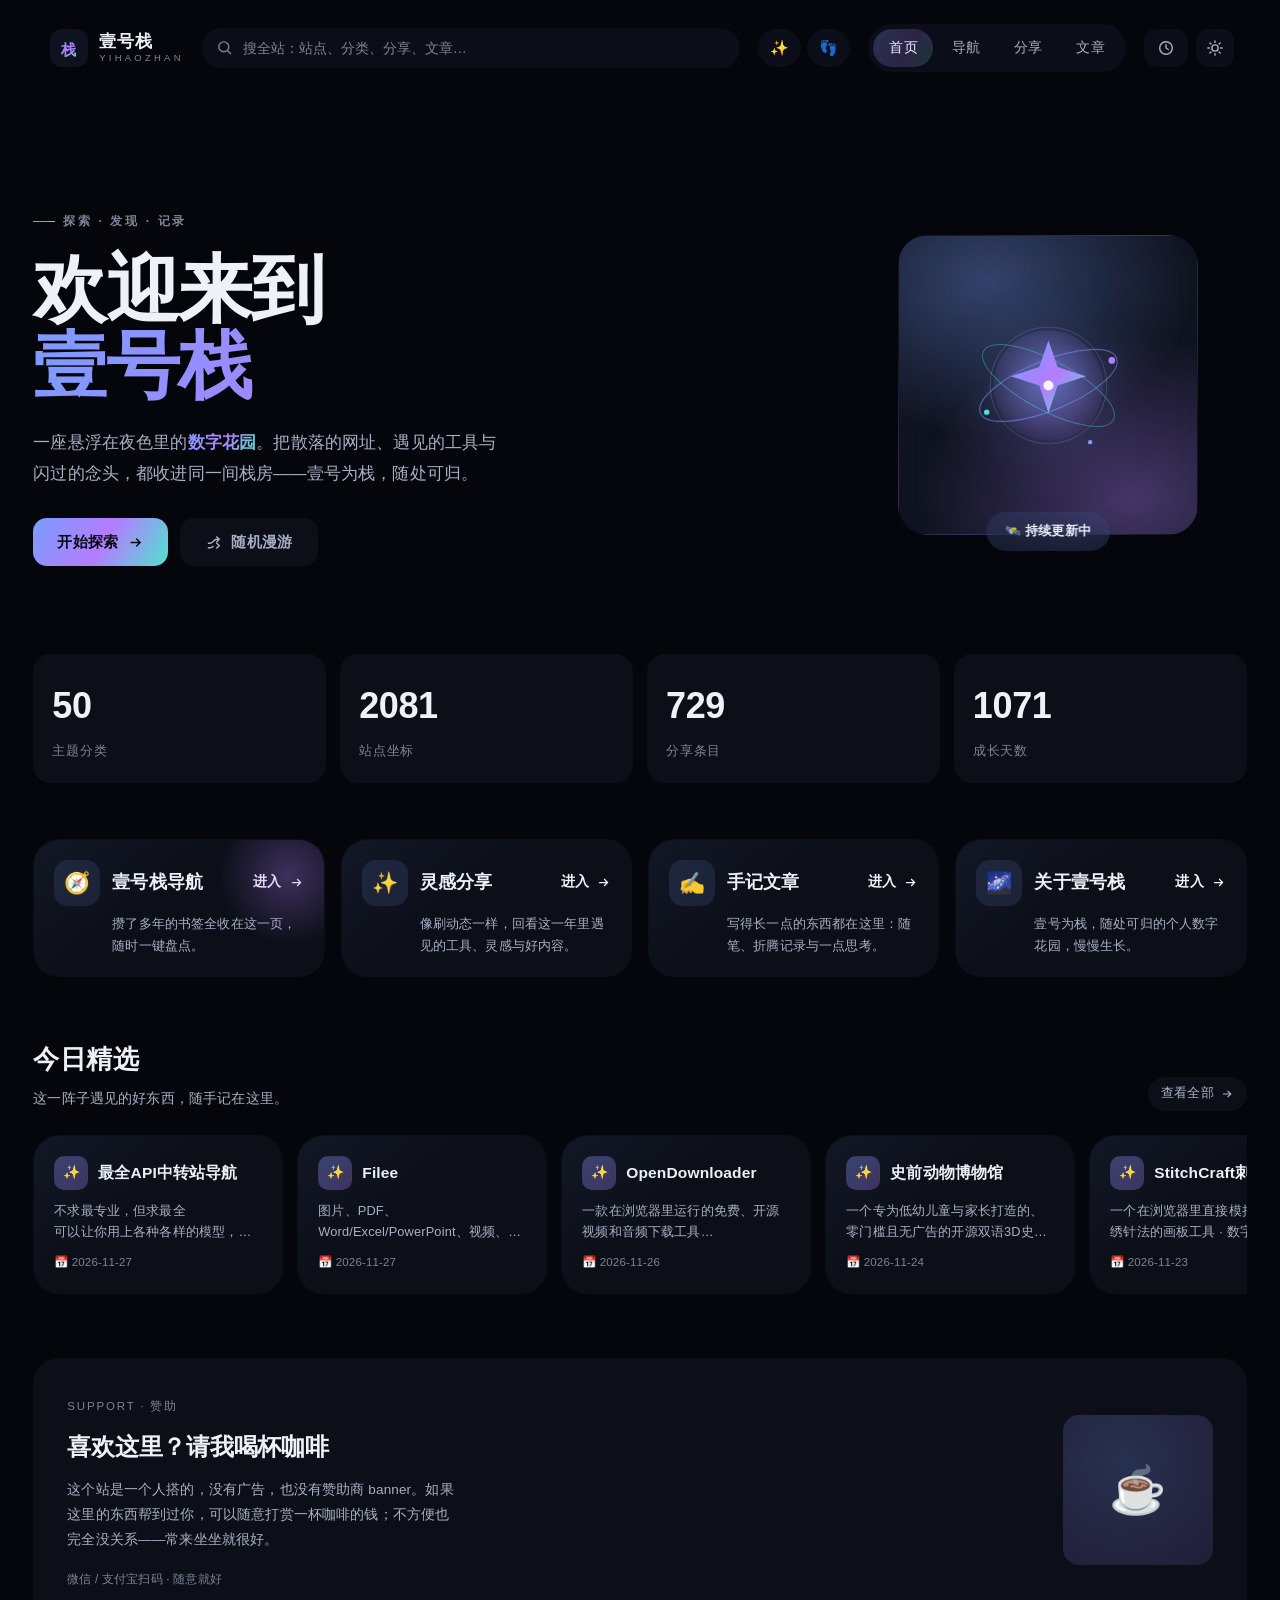
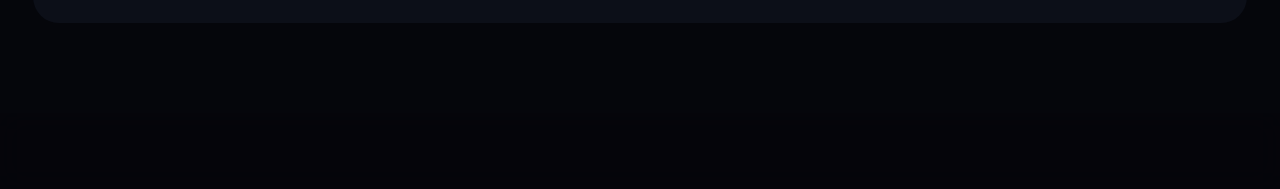
==== index.html @ d901d28b "一键发布收尾（v175）：面板文案对齐新流程 + 演练不提示无关改动 - 发布面板压成两步（改 / 老办法），顶部黄条不再和卡片里那条重复 - backup 面板的说明文字单开一支：预览域指「点按钮」" ====
<!DOCTYPE html>
<html lang="zh-CN" data-theme="dark">
<head>
<meta charset="UTF-8" />
<meta name="viewport" content="width=device-width, initial-scale=1, viewport-fit=cover" />

<!-- ===== 主题必须在样式表之前定下来 =====
     这里如果没有这段，浏览器会先按 <html> 上写死的 data-theme="dark" 画一帧，
     等 body 末尾的 app.js 跑完 initTheme 才改成你存的主题 —— 存的是浅色就会看见
     「先暗一下、然后整页变白」。放在 <head> 里同步执行，首帧就是对的颜色。
     取值顺序跟 app.js 的 initTheme() 完全一致，改那边记得回来同步：
       1. localStorage['xingyu.theme.v1']  —— 点过右上角切换按钮
       2. localStorage['xingyu.config.v1'].themeDefault —— 后台「站点信息 → 默认主题」
       3. 'dark' —— config.js 里 DEFAULTS.themeDefault 的兜底值 -->
<script>
(function () {
  var OK = function (v) { return v === 'light' || v === 'dark'; };
  var t = null;
  try { t = localStorage.getItem('xingyu.theme.v1'); } catch (e) {}
  if (!OK(t)) {
    t = null;
    try {
      var c = JSON.parse(localStorage.getItem('xingyu.config.v1') || 'null');
      if (c && OK(c.themeDefault)) t = c.themeDefault;
    } catch (e) {}
  }
  if (!OK(t)) t = 'dark';
  var el = document.documentElement;
  el.setAttribute('data-theme', t);
  /* 启动这段时间里所有颜色都是「一次设定」，不该出现 0.5s 的渐变（body 上带着
     transition:background .5s）。挂个标记先关掉过渡，app.js 初始化完就摘掉；
     万一 app.js 没跑起来，3 秒后自己摘，别让人一直没动效。 */
  el.className += ' xy-no-anim';
  setTimeout(function () { el.classList.remove('xy-no-anim'); }, 3000);
  var bg = (t === 'light' ? '#e8ecf7' : '#05060b');
  /* 样式表还没到的那几十毫秒也得有底色，否则暗色主题先看见一块白 */
  var st = document.createElement('style');
  st.textContent = 'html{background:' + bg + '}' +
    '.xy-no-anim *,.xy-no-anim *::before,.xy-no-anim *::after{transition:none !important}';
  (document.head || document.getElementsByTagName('head')[0]).appendChild(st);
  /* 地址栏那条 meta 在下面，这时还没解析到，只能等 DOM 建好再补；
     不补也不影响页面，只是地址栏会在 app.js 跑起来前用默认深色 */
  window.addEventListener('DOMContentLoaded', function () {
    var m = document.querySelector('meta[name="theme-color"]');
    if (m) m.setAttribute('content', bg);
  });
})();
</script>

<!-- 地址栏 / 状态栏配色。只留一条由 JS 直接改：
     原来写了两条带 media="(prefers-color-scheme: …)" 的，但站点主题可以手动切换，
     系统是浅色而站点选了暗色时，浏览器会按系统偏好把地址栏染回浅色 —— 跟页面不搭。
     现在这条的 content 由下面那段内联脚本和 app.js 的 applyTheme() 一起维护。 -->
<meta name="theme-color" content="#05060b" />
<title>壹号栈 YIHAOZHAN · 壹号为栈，随处可归</title>
<meta name="description" content="壹号栈 —— 一个收着链接、灵感与文章的数字花园：精选导航、灵感分享与每日新发现。" />

<!-- ===== 分享卡片（微信 / 微博 / Slack / iMessage 等抓取这一组） =====
     og:image 必须是**完整网址**才能被大多数平台抓到，所以这里写死了线上地址。
     换成自己的域名后，把下面两处 https://mackxin.github.io/xingyu 一并替换掉即可。 -->
<meta property="og:type" content="website" />
<meta property="og:url" content="https://mackxin.github.io/xingyu/" />
<meta property="og:site_name" content="壹号栈 YIHAOZHAN" />
<meta property="og:title" content="壹号栈 · 壹号为栈，随处可归" />
<meta property="og:description" content="一个收着链接、灵感与文章的数字花园：精选导航、灵感分享与每日新发现。" />
<meta property="og:image" content="https://mackxin.github.io/xingyu/assets/og-cover.png" />
<meta property="og:image:width" content="1200" />
<meta property="og:image:height" content="630" />
<meta name="twitter:card" content="summary_large_image" />
<meta name="twitter:title" content="壹号栈 · 壹号为栈，随处可归" />
<meta name="twitter:description" content="一个收着链接、灵感与文章的数字花园：精选导航、灵感分享与每日新发现。" />
<meta name="twitter:image" content="https://mackxin.github.io/xingyu/assets/og-cover.png" />
<link rel="icon" href="data:image/svg+xml,%3Csvg xmlns='http://www.w3.org/2000/svg' viewBox='0 0 32 32'%3E%3Cdefs%3E%3ClinearGradient id='g' x1='0' y1='0' x2='1' y2='1'%3E%3Cstop offset='0' stop-color='%237c9cff'/%3E%3Cstop offset='.55' stop-color='%23b47cff'/%3E%3Cstop offset='1' stop-color='%234fe3d0'/%3E%3C/linearGradient%3E%3C/defs%3E%3Crect width='32' height='32' rx='9' fill='%230a0c14'/%3E%3Ctext x='16' y='17.5' text-anchor='middle' dominant-baseline='central' font-size='21' font-weight='800' font-family='PingFang SC,Hiragino Sans GB,Microsoft YaHei,sans-serif' fill='url(%23g)'%3E%E6%A0%88%3C/text%3E%3C/svg%3E" />
<link rel="apple-touch-icon" href="https://mackxin.github.io/xingyu/assets/icon-180.png" />
<!-- PWA：装到手机主屏后像 App 一样打开，并能离线查看已经访问过的内容。
     manifest 由脚本注入而不是直接写死在 head 里：浏览器取 manifest 时按规范是
     「不带 cookie」的，托管平台若按 URL 上的 ?sharecode=… 鉴权就会返回 403。
     这里把当前地址的查询串原样带上，GitHub Pages（没有查询串）与分享链接都能取到。 -->
<script>
(function () {
  var l = document.createElement('link');
  l.rel = 'manifest';
  l.href = 'manifest.webmanifest' + (location.search || '');
  document.head.appendChild(l);
})();
</script>
<meta name="apple-mobile-web-app-capable" content="yes" />
<meta name="apple-mobile-web-app-status-bar-style" content="black-translucent" />
<meta name="apple-mobile-web-app-title" content="壹号栈" />
<meta name="mobile-web-app-capable" content="yes" />
<!-- 订阅源：分享页的更新 -->
<link rel="alternate" type="application/rss+xml" title="壹号栈 · 灵感与文章" href="feed.xml" />
<link rel="stylesheet" href="assets/css/style.css?v=175" />
</head>
<body>

<!-- ============ 背景层 ============ -->
<div class="bg" aria-hidden="true">
  <span class="bg__orb bg__orb--a"></span>
  <span class="bg__orb bg__orb--b"></span>
  <span class="bg__orb bg__orb--c"></span>
  <span class="bg__grid"></span>
  <span class="bg__noise"></span>
  <span class="bg__vignette"></span>
</div>
<div class="cursor-glow" id="cursorGlow" aria-hidden="true"></div>
<div class="scroll-progress" id="scrollProgress" aria-hidden="true"></div>

<!-- ============ 顶栏 ============ -->
<header class="header" id="header">
  <div class="header__inner">
    <a class="brand" href="#/home" aria-label="壹号栈 首页">
      <span class="brand__mark">
        <svg viewBox="0 0 32 32" width="22" height="22" aria-hidden="true">
          <defs>
            <linearGradient id="bg1" x1="0" y1="0" x2="1" y2="1">
              <stop offset="0" stop-color="#7c9cff"/><stop offset=".55" stop-color="#b47cff"/><stop offset="1" stop-color="#4fe3d0"/>
            </linearGradient>
          </defs>
          <text x="16" y="17.5" text-anchor="middle" dominant-baseline="central" font-size="22" font-weight="800" font-family="-apple-system,'PingFang SC','Hiragino Sans GB','Microsoft YaHei',sans-serif" fill="url(#bg1)">栈</text>
        </svg>
      </span>
      <span class="brand__text">
        <b id="brandName">壹号栈</b>
        <em id="brandLatin">YIHAOZHAN</em>
      </span>
    </a>

    <div class="header__row">
      <div class="header__search" id="headerSearchWrap">
        <svg viewBox="0 0 24 24" width="17" height="17" aria-hidden="true"><circle cx="11" cy="11" r="7"/><path d="M16.5 16.5L21 21"/></svg>
        <input id="headerSearch" type="search" placeholder="搜全站：站点、分类、分享、文章…" autocomplete="off" spellcheck="false" aria-label="搜索全站内容" />
        <button class="searchbox__clear" type="button" id="headerSearchClear" aria-label="清空搜索" title="清空">
          <svg viewBox="0 0 24 24" width="13" height="13" aria-hidden="true"><path d="M6 6l12 12M18 6L6 18"/></svg>
        </button>
        <!-- 全站搜索结果浮层（输入时展开，分组列页面 / 分类 / 站点 / 分享 / 文章） -->
        <div class="hdr-hits" id="hdrHits" hidden aria-label="全站搜索结果"></div>
      </div>

      <!-- 手机 / 平板：分类折叠按钮（导航页置顶显示，点开是分类选择面板） -->
      <button class="hcat" id="headerCat" type="button" aria-haspopup="dialog" aria-expanded="false" title="切换分类">
        <span class="hcat__emoji" id="headerCatEmoji" aria-hidden="true">🗂</span>
        <span class="hcat__name" id="headerCatName">全部分类</span>
        <svg class="hcat__chev" viewBox="0 0 24 24" aria-hidden="true"><path d="M6 9.5l6 6 6-6"/></svg>
      </button>

      <!-- 手机 / 平板：分享页的标签筛选（跟分类按钮同一位置） -->
      <button class="hcat hcat--tag" id="headerTag" type="button" aria-haspopup="dialog" aria-expanded="false" title="按标签筛选">
        <span class="hcat__emoji" aria-hidden="true">🏷</span>
        <span class="hcat__name" id="headerTagName">全部标签</span>
        <svg class="hcat__chev" viewBox="0 0 24 24" aria-hidden="true"><path d="M6 9.5l6 6 6-6"/></svg>
      </button>
    </div>

    <!-- 后台里添加的自定义快捷链接（最多 5 个） -->
    <div class="header__links" id="headerLinks" hidden></div>

    <nav class="nav" id="nav" aria-label="主导航">
      <span class="nav__glider" id="navGlider" aria-hidden="true"></span>
      <a class="nav__item" href="#/home" data-route="home">首页</a>
      <a class="nav__item" href="#/nav"  data-route="nav">导航</a>
      <a class="nav__item" href="#/share" data-route="share">分享</a>
      <a class="nav__item" href="#/post" data-route="post">文章</a>
    </nav>

    <div class="header__actions">
      <!-- v139：稍后读（时钟 + 未读角标） -->
      <button class="icon-btn" id="laterBtn" type="button" aria-label="稍后读" title="稍后读">
        <svg viewBox="0 0 24 24" width="18" height="18" aria-hidden="true"><circle cx="12" cy="12" r="8.4"/><path d="M12 7.6V12l3.1 2"/></svg>
        <i class="icon-btn__n" hidden>0</i>
      </button>
      <button class="icon-btn" id="themeBtn" type="button" aria-label="切换主题">
        <svg class="i-sun" viewBox="0 0 24 24" width="18" height="18" aria-hidden="true"><circle cx="12" cy="12" r="4.2"/><path d="M12 2.5v2M12 19.5v2M2.5 12h2M19.5 12h2M5.2 5.2l1.4 1.4M17.4 17.4l1.4 1.4M18.8 5.2l-1.4 1.4M6.6 17.4l-1.4 1.4"/></svg>
        <svg class="i-moon" viewBox="0 0 24 24" width="18" height="18" aria-hidden="true"><path d="M20 14.5A8.5 8.5 0 019.5 4a8.5 8.5 0 1010.5 10.5z"/></svg>
      </button>
    </div>
  </div>
</header>

<!-- ============ 手机端底部 tab 栏（≤640px 时顶栏胶囊移动到这里） ============ -->
<nav class="dock" id="dockNav" aria-label="主导航">
  <span class="nav__glider" id="dockGlider" aria-hidden="true"></span>
  <a class="nav__item" href="#/home" data-route="home">首页</a>
  <a class="nav__item" href="#/nav"  data-route="nav">导航</a>
  <a class="nav__item" href="#/share" data-route="share">分享</a>
  <a class="nav__item" href="#/post" data-route="post">文章</a>
</nav>

<!-- ============ 内容容器 ============ -->
<main class="app" id="app" tabindex="-1"></main>

<!-- ============ 页脚 ============ -->
<footer class="footer">
  <div class="footer__inner">
    <div class="footer__brand">
      <span class="footer__dot"></span>
      <b id="footerName">壹号栈 YIHAOZHAN</b>
      <span id="footerTagline">壹号为栈，随处可归</span>
    </div>
    <div class="footer__meta">
      <button class="link-btn" id="randomBtn" type="button">🎲 随机漫游</button>
      <span class="sep">·</span>
      <button class="link-btn" id="footInsight" type="button">🌿 足迹</button>
      <span class="sep">·</span>
      <button class="link-btn" id="keysBtn" type="button">⌨︎ 快捷键</button>
      <span class="sep">·</span>
      <a class="link-btn" href="feed.xml" target="_blank" rel="noopener" title="用 RSS 阅读器订阅「分享」的更新">📡 RSS</a>
      <span class="sep">·</span>
      <a class="link-btn" href="api/app.apk" download title="下载安卓 App（约 1.2 MB，装完以后 App 自己会检查新版）">📱 安卓 App</a>
      <span class="sep">·</span>
      <span class="footer__hint">⌘K 搜索 · ? 快捷键</span>
      <span class="sep">·</span>
      <button class="link-btn" id="adminBtn" type="button">⚙︎ 后台管理</button>
      <span class="sep">·</span>
      <span>© <span id="year">2026</span> 壹号栈</span>
    </div>
  </div>
</footer>

<!-- ============ 搜索面板 ============ -->
<div class="palette" id="palette" hidden>
  <div class="palette__scrim" data-palette-close></div>
  <div class="palette__panel" role="dialog" aria-modal="true" aria-label="全局搜索">
    <div class="palette__head">
      <svg viewBox="0 0 24 24" width="18" height="18" aria-hidden="true"><circle cx="11" cy="11" r="7"/><path d="M16.5 16.5L21 21"/></svg>
      <input id="paletteInput" type="text" placeholder="搜索站点、分类或页面…" autocomplete="off" spellcheck="false" />
      <kbd class="palette__esc">ESC</kbd>
    </div>
    <div class="palette__list" id="paletteList"></div>
    <div class="palette__foot">
      <span><kbd>↑</kbd><kbd>↓</kbd> 选择</span>
      <span><kbd>↵</kbd> 打开</span>
      <span class="palette__hint" id="paletteHint">试试输入「设计」「AI」「音乐」</span>
    </div>
  </div>
</div>

<!-- ============ 快捷键说明 ============ -->
<div class="keys" id="keys" hidden>
  <div class="keys__scrim" data-keys-close></div>
  <div class="keys__panel" role="dialog" aria-modal="true" aria-label="键盘快捷键">
    <div class="keys__head">
      <b>键盘快捷键</b>
      <span class="keys__esc">ESC 关闭</span>
      <button class="keys__x" type="button" id="keysClose" aria-label="关闭">
        <svg viewBox="0 0 24 24" aria-hidden="true"><path d="M6 6l12 12M18 6L6 18"/></svg>
      </button>
    </div>
    <div class="keys__list" id="keysList"></div>
    <div class="keys__foot">全站可用；在输入框里打字时不会触发。手机端可点页脚「⌨︎ 快捷键」查看。</div>
  </div>
</div>

<!-- ============ 返回顶部 ============ -->
<button class="to-top" id="toTop" type="button" aria-label="返回顶部" title="返回顶部">
  <svg viewBox="0 0 24 24" aria-hidden="true"><path d="M12 19.5V5.8"/><path d="M5.8 12L12 5.8 18.2 12"/></svg>
</button>

<div class="toast" id="toast" role="status" aria-live="polite"></div>

<!-- 站点数据：由 content/site.json 烘出来的产物（tools/build-content.js）。
     别手改这个文件 —— 内容在后台改，导出 site.json 再同步（拖动桌面图标就一条链）。
     故意不带 ?v= 版本号 —— 换内容只换这一个文件，不想因为版本号没改被浏览器缓存住。 -->
<script src="assets/js/site-data.js"></script>
<script src="assets/js/config.js?v=175"></script>
<script src="assets/js/bookmarks.js?v=175"></script>
<!-- 下面几行是 site-data.js 为空时的兜底（出厂状态），平时不生效；别改它们 -->
<script src="assets/js/feed-import.js?v=175"></script>
<script src="assets/js/data.js?v=175"></script>
<script src="assets/js/md.js?v=175"></script>
<!-- 本地音乐页（#/music）：必须在 app.js 之前，routeHtml 里要用 window.XYMusic -->
<script src="assets/js/music.js?v=175"></script>
<!-- 随手记：#/note 里挂一个铺满的 iframe，本体在 assets/note/index.html（换肤版） -->
<script src="assets/js/note.js?v=175"></script>
<!-- 待办清单（#/todo）：同 music/note 的规矩，必须在 app.js 之前 -->
<script src="assets/js/todo.js?v=175"></script>
<script src="assets/js/app.js?v=175"></script>
<script src="assets/js/admin.js?v=175"></script>
</body>
</html>
---- assets/css/style.css ----
/* =========================================================
   壹号栈 YIHAOZHAN · 全局样式
   暗色玻璃拟态 · 极光背景 · 单页应用
   ========================================================= */

/* ---------- 设计变量 ---------- */
:root{
  --bg:            #05060b;
  --bg-soft:       #0a0c15;
  /* 三档"玻璃"底色：全站不用白。原来是 rgba(255,255,255,.045~.11)，
     叠在极光背景上会泛出一层灰白，看着像给每块内容铺了张白纸；
     改成极淡的品牌蓝，只留"这里有一层"的感觉，不抢背景的光 */
  --glass:         rgba(124,156,255,.055);
  --glass-2:       rgba(124,156,255,.088);
  --glass-hi:      rgba(124,156,255,.125);
  --border:        transparent;
  --border-strong: transparent;

  --text:      #eef1f8;
  --text-dim:  #a7b0c4;
  /* v140：原来的 #6d7688 落在最亮的玻璃层（--glass-hi 叠完 ≈ #131826）上只有 3.82:1，
     纯 --bg 上 4.43:1 —— 12px 小字（.eyebrow / .count / .footer__meta）按 WCAG AA 要求 4.5，
     差一点点。提到 #7b8496 后最差也是 4.64:1（--glass-hi），纯底 5.38:1，
     和 --text-dim 之间仍看得出层次，不至于把「次要信息」做成「正文」。 */
  --text-mute: #7b8496;

  --a1: #7c9cff;
  --a2: #b47cff;
  --a3: #4fe3d0;
  /* v140：强调色拆成两套 —— --aN 是「光」（渐变底、描边、图形），
     --ink-aN 是「字」（文字、图标）。深色主题两者同值；浅色主题下
     #7c9cff / #b47cff / #4fe3d0 落在淡蓝底上只有 2.2 / 2.5 / 1.3:1，
     直接当文字色等于隐形，所以浅色另给一档压深的值（见 data-theme="light"）。 */
  --ink-a1: #7c9cff;
  --ink-a2: #b47cff;
  --ink-a3: #4fe3d0;
  /* 「已收藏」用的星色。深色主题是亮金；浅色主题另给一档深琥珀（见 data-theme="light"），
     否则 #ffcf6b 落在淡蓝玻璃上对比度只有 1.3:1，字基本看不见（v121 修）。 */
  --star: #ffcf6b;
  --grad: linear-gradient(120deg, var(--a1), var(--a2) 52%, var(--a3));
  --grad-soft: linear-gradient(120deg, rgba(124,156,255,.22), rgba(180,124,255,.18) 55%, rgba(79,227,208,.16));

  --r-sm: 12px;
  --r:    18px;
  --r-lg: 26px;
  --r-xl: 34px;

  --shadow-sm: none;
  --shadow: none;
  --glow: none;

  --ease: cubic-bezier(.22,.68,.32,1);
  --maxw: none;          /* 铺满屏幕 */
  --pad-x: clamp(16px, 2.6vw, 52px);

  /* 阅读排版（后台「主题」页可改，JS 会覆盖这三个变量） */
  --post-size: 16px;
  --post-line: 1.95;
  --post-width: 820px;
}

/* 圆角大小（后台「主题」→ 圆角） */
html[data-radius="small"]{ --r-sm:8px; --r:13px; --r-lg:18px; --r-xl:24px; }
html[data-radius="large"]{ --r-sm:16px; --r:24px; --r-lg:34px; --r-xl:44px; }

html[data-theme="light"]{
  --bg:            #e8ecf7;
  --bg-soft:       #e0e5f2;
  /* 浅色主题同样不用白：原来 .86/.93/.98 的白，等于整页铺满白纸。
     换成比页面底色略深一点的淡蓝，卡片还是浮得出来，但不再是白块 */
  --glass:         rgba(211,221,243,.62);
  --glass-2:       rgba(203,215,240,.78);
  --glass-hi:      rgba(196,209,238,.92);
  --border:        transparent;
  --border-strong: transparent;
  --text:      #0d1424;
  --text-dim:  #333d57;
  /* v140：同深色主题的理由，#556080 在 --glass-hi（≈ #CDD5EC）上只有 4.15:1，压深到 #4e5878 后 4.68:1 */
  --text-mute: #4e5878;
  /* 浅色主题下的「已收藏」色：深琥珀。算过实际合成底（--glass-hi 淡蓝 ≈ #C7D3EF）
     和「已选中」那层 14% 暖底（≈ #BCC1CE）：4.7~5.6:1，13.5px 小字也读得清。
     #7a5200 只有 3.9:1，不够，所以再压深一档。 */
  --star:      #6b4600;
  --shadow-sm: none;
  --shadow: none;
}

/* ---------- 基础 ---------- */
*,*::before,*::after{ box-sizing:border-box; }
[hidden]{ display:none !important; }
html{ scroll-behavior:smooth; -webkit-text-size-adjust:100%; overscroll-behavior-x:none; }
body{
  margin:0;
  min-height:100vh;
  background:var(--bg);
  color:var(--text);
  font-family:"PingFang SC","HarmonyOS Sans SC","Hiragino Sans GB","Microsoft YaHei",
              -apple-system,BlinkMacSystemFont,"Segoe UI",Roboto,"Helvetica Neue",sans-serif;
  font-size:15px;
  line-height:1.7;
  letter-spacing:.01em;
  overflow-x:hidden;
  -webkit-font-smoothing:antialiased;
  text-rendering:optimizeLegibility;
  transition:background .5s var(--ease), color .5s var(--ease);
}
body.no-scroll{ overflow:hidden; }
a{ color:inherit; text-decoration:none; }
button{ font:inherit; color:inherit; background:none; border:0; cursor:pointer; }
img{ display:block; max-width:100%; }
::selection{ background:color-mix(in srgb, var(--a1) 35%, transparent); color:#fff; }

/* 滚动条 */
::-webkit-scrollbar{ width:10px; height:10px; }
::-webkit-scrollbar-track{ background:transparent; }
::-webkit-scrollbar-thumb{
  background:linear-gradient(var(--a1),var(--a2));
  border-radius:99px; border:3px solid transparent; background-clip:content-box;
}
::-webkit-scrollbar-thumb:hover{ background:var(--grad); background-clip:content-box; }

.icon-btn svg,.nav svg,.brand svg *{ stroke-linecap:round; stroke-linejoin:round; }

/* =========================================================
   背景层
   ========================================================= */
.bg{ position:fixed; inset:0; z-index:-2; overflow:hidden; background:var(--bg); }
.bg__orb{
  position:absolute; border-radius:50%;
  opacity:.55; will-change:transform;
}
.bg__orb--a{
  width:56vw; height:56vw; left:-12vw; top:-16vw;
  background:radial-gradient(circle at 50% 50%, color-mix(in srgb, var(--a1) 78%, transparent), transparent 68%);
  animation:drift1 26s var(--ease) infinite alternate;
}
.bg__orb--b{
  width:48vw; height:48vw; right:-14vw; top:2vw;
  background:radial-gradient(circle at 50% 50%, color-mix(in srgb, var(--a2) 72%, transparent), transparent 68%);
  animation:drift2 32s var(--ease) infinite alternate;
}
.bg__orb--c{
  width:52vw; height:52vw; left:24vw; bottom:-24vw;
  background:radial-gradient(circle at 50% 50%, color-mix(in srgb, var(--a3) 58%, transparent), transparent 68%);
  animation:drift3 38s var(--ease) infinite alternate;
}
html[data-theme="light"] .bg__orb{ opacity:.28; }
html[data-theme="light"] .bg__orb--a{ background:radial-gradient(circle at 50% 50%, color-mix(in srgb, var(--a1) 65%, transparent), transparent 68%); }
html[data-theme="light"] .bg__orb--b{ background:radial-gradient(circle at 50% 50%, color-mix(in srgb, var(--a2) 62%, transparent), transparent 68%); }
html[data-theme="light"] .bg__orb--c{ background:radial-gradient(circle at 50% 50%, color-mix(in srgb, var(--a3) 55%, transparent), transparent 68%); }

/* 背景极光强度（后台「主题」→ 背景光晕） */
.bg__orb{ transition:opacity .5s var(--ease); }
html[data-glow="strong"] .bg__orb{ opacity:.9; }
html[data-glow="off"] .bg__orb{ opacity:0; }
html[data-theme="light"][data-glow="strong"] .bg__orb{ opacity:.46; }
html[data-theme="light"][data-glow="off"] .bg__orb{ opacity:0; }

@keyframes drift1{ to{ transform:translate3d(9vw,7vw,0) scale(1.15); } }
@keyframes drift2{ to{ transform:translate3d(-10vw,9vw,0) scale(1.2); } }
@keyframes drift3{ to{ transform:translate3d(6vw,-9vw,0) scale(1.12); } }

.bg__grid{
  position:absolute; inset:0; opacity:.35;
  background-image:
    linear-gradient(rgba(124,156,255,.06) 1px, transparent 1px),
    linear-gradient(90deg, rgba(124,156,255,.06) 1px, transparent 1px);
  background-size:64px 64px;
  mask-image:radial-gradient(ellipse 90% 70% at 50% 0%, #000 10%, transparent 78%);
  -webkit-mask-image:radial-gradient(ellipse 90% 70% at 50% 0%, #000 10%, transparent 78%);
}
html[data-theme="light"] .bg__grid{
  background-image:
    linear-gradient(rgba(20,30,60,.05) 1px, transparent 1px),
    linear-gradient(90deg, rgba(20,30,60,.05) 1px, transparent 1px);
}
.bg__noise{
  position:absolute; inset:0; opacity:.28;
  background-image:url("data:image/svg+xml,%3Csvg xmlns='http://www.w3.org/2000/svg' width='160' height='160'%3E%3Cfilter id='n'%3E%3CfeTurbulence type='fractalNoise' baseFrequency='.85' numOctaves='3'/%3E%3C/filter%3E%3Crect width='100%25' height='100%25' filter='url(%23n)' opacity='.5'/%3E%3C/svg%3E");
  pointer-events:none;
}
.bg__vignette{
  position:absolute; inset:0;
  background:radial-gradient(ellipse 120% 90% at 50% 40%, transparent 40%, rgba(0,0,0,.55) 100%);
}
html[data-theme="light"] .bg__vignette{
  background:radial-gradient(ellipse 120% 90% at 50% 40%, transparent 45%, rgba(140,150,180,.35) 100%);
}

/* 光标辉光 */
.cursor-glow{
  position:fixed; width:420px; height:420px; left:0; top:0; z-index:-1;
  border-radius:50%; pointer-events:none; opacity:0; will-change:transform;
  background:radial-gradient(circle, rgba(124,156,255,.16), transparent 62%);
  transform:translate(-50%,-50%);
  transition:opacity .4s ease;
}
body.has-pointer .cursor-glow{ opacity:1; }

/* 顶部滚动进度 */
.scroll-progress{
  position:fixed; top:0; left:0; height:2px; width:0%; z-index:60;
  background:var(--grad);
  box-shadow:none;
  transition:width .1s linear;
}

/* =========================================================
   顶栏
   ========================================================= */
.header{
  position:sticky; top:0; z-index:50;
  padding:14px var(--pad-x);
  transition:padding .35s var(--ease), background .35s var(--ease);
}
.header__inner{
  max-width:var(--maxw); margin:0 auto;
  display:flex; align-items:center; gap:18px;
  padding:9px 12px 9px 16px;
  border-radius:99px;
  border:1px solid transparent;
  transition:all .4s var(--ease);
}
.header.is-stuck .header__inner{
  background:var(--glass);
  border-color:transparent;
  backdrop-filter:blur(20px) saturate(150%);
  -webkit-backdrop-filter:blur(20px) saturate(150%);
  box-shadow:none;
}
.header.is-stuck{ padding-top:10px; padding-bottom:10px; }

.brand{ display:flex; align-items:center; gap:11px; flex-shrink:0; }
.brand__mark{
  display:grid; place-items:center; width:38px; height:38px; border-radius:12px;
  background:var(--glass-2); border:1px solid transparent;
  box-shadow:none;
  transition:transform .5s var(--ease), box-shadow .4s var(--ease);
}
.brand:hover .brand__mark{ transform:rotate(-8deg) scale(1.06); box-shadow:none; }
/* 自定义 Logo 图片 */
.brand__mark--img{ overflow:hidden; padding:0; }
.brand__mark--img img{ width:100%; height:100%; object-fit:cover; display:block; }
.brand__text{ display:flex; flex-direction:column; line-height:1.05; }
.brand__text b{ font-size:16.5px; font-weight:700; letter-spacing:.06em; }
.brand__text em{
  font-style:normal; font-size:9.5px; letter-spacing:.34em; color:var(--text-mute);
  text-transform:uppercase; margin-top:2px;
}

/* 顶栏搜索（导航页搜索已合并到此）。圆角跟右边的导航胶囊保持一致 */
.header__search{
  position:relative; display:flex; align-items:center;
  flex:1 1 220px; max-width:560px; margin:0 auto;
  height:40px; border-radius:99px;
  background:var(--glass); border:1px solid transparent;
  transition:border-color .28s var(--ease), box-shadow .28s var(--ease), background .28s var(--ease);
}
.header__search > svg{
  position:absolute; left:13px; width:17px; height:17px;
  fill:none; stroke:var(--text-mute); stroke-width:2; pointer-events:none;
}
.header__search input{
  width:100%; height:100%; padding:0 40px;
  border:0; outline:none; background:none;
  font-size:14px; color:var(--text); font-family:inherit;
}
.header__search input::placeholder{ color:var(--text-mute); }
.header__search input::-webkit-search-cancel-button,
.header__search input::-webkit-search-decoration{ -webkit-appearance:none; appearance:none; display:none; }
.header__search:focus-within{
  border-color:transparent;
  box-shadow:0 0 0 4px rgba(124,156,255,.14);
  background:var(--glass-2);
}
.header__search .searchbox__clear{ right:10px; }
.header__search.has-value .searchbox__clear{ display:grid; }

/* ---------- 顶栏全站搜索结果浮层 ----------
   挂在搜索框下面，分组列出 页面 / 分类 / 站点 / 分享 / 文章，对应 index.html 里的 #hdrHits */
.hdr-hits{
  position:absolute; top:calc(100% + 10px); left:0; right:0; z-index:70;
  max-height:min(62vh, 420px); overflow:auto; overscroll-behavior:contain;
  padding:7px; border-radius:18px;
  background:var(--bg-soft); border:1px solid transparent;
  box-shadow:none;
  animation:hdrHitsIn .16s var(--ease);
  -webkit-overflow-scrolling:touch;
}
html[data-theme="light"] .hdr-hits{ box-shadow:none; }
@keyframes hdrHitsIn{ from{ opacity:0; transform:translateY(-6px); } to{ opacity:1; transform:none; } }
.hdr-hits__group{
  padding:8px 10px 4px; font-size:11px; letter-spacing:.1em;
  color:var(--text-mute); text-transform:uppercase;
}
.hdr-hits__item{
  display:flex; align-items:center; gap:10px;
  padding:8px 10px; border-radius:12px; cursor:pointer;
}
.hdr-hits__item.is-sel, .hdr-hits__item:hover{ background:var(--glass-2); }
.hdr-hits__ico{
  flex-shrink:0; display:grid; place-items:center;
  width:26px; height:26px; border-radius:9px; font-size:13px;
  background:color-mix(in srgb, var(--a1) 16%, transparent);
}
.hdr-hits__txt{ display:flex; flex-direction:column; gap:1px; min-width:0; flex:1; }
.hdr-hits__name{
  font-size:13.5px; color:var(--text);
  overflow:hidden; text-overflow:ellipsis; white-space:nowrap;
}
.hdr-hits__name mark{ background:none; color:var(--ink-a1); font-weight:700; }
.hdr-hits__sub{
  font-size:11.5px; color:var(--text-mute);
  overflow:hidden; text-overflow:ellipsis; white-space:nowrap;
}
.hdr-hits__go{ flex-shrink:0; font-size:11px; color:var(--text-mute); }
.hdr-hits__all{
  display:block; width:100%; margin-top:6px; padding:9px 12px;
  font:inherit; font-size:12.5px; color:var(--text-dim); text-align:center;
  background:none; border:1px dashed transparent; border-radius:12px; cursor:pointer;
  transition:color .25s var(--ease), background .25s var(--ease), border-color .25s var(--ease);
}
.hdr-hits__all.is-sel, .hdr-hits__all:hover{
  color:var(--text); background:var(--glass-2); border-color:transparent;
}
.hdr-hits__all span{ opacity:.55; margin-left:4px; }
.hdr-hits__empty{ padding:18px 12px 16px; text-align:center; }
.hdr-hits__empty b{ display:block; font-size:13.5px; color:var(--text); font-weight:600; }
.hdr-hits__empty span{ display:block; margin-top:5px; font-size:12px; color:var(--text-mute); }

/* 搜索框 + 「分类」按钮同一行的容器；宽屏时 display:contents，两者仍是顶栏的直接子项 */
.header__row{ display:contents; }

/* 顶栏「分类」按钮：导航页置顶显示（宽度 ≤960 才出现，宽屏用侧栏的分类列表） */
.hcat{
  display:none; align-items:center; gap:7px; flex-shrink:0;
  height:40px; padding:0 13px; border-radius:99px;
  background:var(--glass); border:1px solid transparent;
  color:var(--text); font:inherit; font-size:13px; font-weight:500;
  transition:border-color .28s var(--ease), background .28s var(--ease), transform .3s var(--ease);
}
.hcat:hover{ border-color:transparent; background:var(--glass-2); }
.hcat:active{ transform:scale(.97); }
.hcat__emoji{ font-size:15px; line-height:1; }
.hcat__name{ max-width:104px; overflow:hidden; text-overflow:ellipsis; white-space:nowrap; }
.hcat__chev{
  width:13px; height:13px; flex-shrink:0;
  fill:none; stroke:currentColor; stroke-width:2.2;
  transition:transform .3s var(--ease);
}
.hcat[aria-expanded="true"] .hcat__chev{ transform:rotate(180deg); }
.hcat--tag{ display:none; }   /* 标签筛选按钮：窄屏且当前页真的有标签栏时才出现 */
@media (max-width:960px){
  html[data-route="nav"] #headerCat{ display:inline-flex; }
  html[data-tagbar="on"] #headerTag{ display:inline-flex; }
  /* 搜索框 + 「分类」按钮装进一个真盒子，宽屏下再退回 display:contents */
  .header__row{ display:flex; align-items:center; gap:10px; flex:1 1 auto; min-width:0; }
  .header__row .header__search{ flex:1 1 auto; min-width:0; max-width:none; margin:0; }
}

/* 顶栏自定义快捷链接（后台里添加，最多 5 个） */
.header__links{ display:flex; align-items:center; gap:6px; flex-shrink:0; }
.hlink{
  display:inline-flex; align-items:center; gap:6px;
  height:38px; padding:0 11px; border-radius:99px;
  background:var(--glass); border:1px solid transparent;
  color:var(--text-dim); font-size:12.5px; font-weight:500;
  text-decoration:none; transition:all .28s var(--ease);
}
.hlink:hover{ color:var(--text); border-color:transparent; transform:translateY(-1px); box-shadow:none; }
.hlink__icon{ font-size:15px; line-height:1; }
.hlink__name{ display:none; max-width:110px; overflow:hidden; text-overflow:ellipsis; white-space:nowrap; }
@media (min-width:1500px){ .hlink__name{ display:inline; } }
/* 没有图标时：直接显示文字，任何宽度都不留空位 */
.hlink--noicon .hlink__name{ display:inline; }
.footer__hint{ color:var(--text-dim); }

.nav{
  position:relative; display:flex; align-items:center; gap:2px;
  margin-left:auto; padding:4px; flex-shrink:0;
  border-radius:99px; background:var(--glass); border:1px solid transparent;
}
.nav__glider{
  position:absolute; top:0; left:0; height:100%; width:0; opacity:0;
  border-radius:99px; background:var(--grad-soft);
  border:1px solid transparent;
  box-shadow:none;
  /* 位移走 transform（GPU 合成），不参与布局，滑动切换时更稳 */
  transform:translate3d(0,0,0);
  will-change:transform;
  transition:transform .45s var(--ease), width .45s var(--ease),
             top .45s var(--ease), height .45s var(--ease), opacity .3s ease;
  pointer-events:none;
}
.nav__item{
  position:relative; z-index:1; padding:7px 16px; border-radius:99px;
  font-size:14px; font-weight:500; color:var(--text-dim); white-space:nowrap;
  transition:color .3s var(--ease);
}
.nav__item:hover{ color:var(--text); }
.nav__item.is-active{ color:var(--text); }

/* ---------- 手机端底部 tab 栏 ----------
   窄屏时顶栏那排胶囊会藏起来（见文末 ≤640px），改用贴在屏幕底部居中的这一条。
   它是独立元素（不在 header 里），所以不受顶栏 sticky / backdrop-filter 影响。 */
.dock{ display:none; }

.header__actions{ display:flex; align-items:center; gap:8px; flex-shrink:0; }
.icon-btn{
  display:inline-flex; align-items:center; gap:7px;
  height:38px; padding:0 12px; border-radius:12px;
  color:var(--text-dim); background:var(--glass); border:1px solid transparent;
  transition:color .28s var(--ease), border-color .28s var(--ease), transform .28s var(--ease);
}
.icon-btn:hover{ color:var(--text); border-color:transparent; transform:translateY(-2px); }
.icon-btn svg{ fill:none; stroke:currentColor; stroke-width:1.9; }
.icon-btn kbd{
  font-family:inherit; font-size:10.5px; padding:1px 6px; border-radius:6px;
  color:var(--text-mute); background:var(--glass-hi); border:1px solid transparent;
}
#themeBtn{ width:38px; padding:0; justify-content:center; }
#themeBtn .i-moon{ display:none; }
html[data-theme="light"] #themeBtn .i-sun{ display:none; }
html[data-theme="light"] #themeBtn .i-moon{ display:block; }

/* =========================================================
   布局 / 通用
   ========================================================= */
.app{
  max-width:var(--maxw); margin:0 auto;
  padding:clamp(20px,4vw,44px) var(--pad-x) 90px;
  outline:none;
  position:relative;      /* 滑动时的"邻页"要相对它绝对定位 */
}
/* 那 90px 是给列表页留的滚动余量；阅读页 / 关于页最后一个是「返回」按钮，
   再垫 90px 就变成页脚上方空出一大块（v124 修）。
   用 :has() 而不是 html[data-route="post"] —— 文章「列表」页也是 route=post，
   但那边没有 .post-article，不该跟着收窄。 */
.app:has(.post-article){ padding-bottom:40px; }
/* 注意：动画不要用 animation-fill-mode:both —— 收尾关键帧里的 transform 会一直留在
   .page 上（计算值是 identity 矩阵而不是 none），于是 .page 成了 position:fixed 后代的
   包含块，确认弹窗 / 表情挑选器 / 分类面板都会错位。fill 用默认值，动画结束即回到无 transform。 */
.page{ animation:pageIn .45s var(--ease); }
@keyframes pageIn{ from{ opacity:0; transform:translateY(10px); } to{ opacity:1; transform:none; } }
/* 左右滑动切换：旧页先滑出去，新页再从对应方向滑进来
   位移用 40%（整屏 100% 要合成一块很高的图层，手机上反而更容易掉帧） */
.page--from-right{ animation:pageInRight .26s cubic-bezier(.22,.61,.36,1); }
.page--from-left{ animation:pageInLeft .26s cubic-bezier(.22,.61,.36,1); }
@keyframes pageInRight{ from{ opacity:.15; transform:translate3d(40%,0,0); } to{ opacity:1; transform:none; } }
@keyframes pageInLeft{ from{ opacity:.15; transform:translate3d(-40%,0,0); } to{ opacity:1; transform:none; } }
/* 手指还按着、页面跟手平移时：关掉入场动画和过渡，直接跟着手指走 */
.page.is-drag{ animation:none !important; transition:none !important; will-change:transform; }
/* 滑动时从侧边跟手进来的"邻页"：绝对定位盖在内容区上，不占流、不参与布局，
   位置取真页的内容区（top/左右都对齐 #app 的 padding），换页时才接得上、看不出替换 */
.page.is-ghost{
  position:absolute; top:clamp(20px,4vw,44px); left:var(--pad-x); right:var(--pad-x);
  animation:none !important; pointer-events:none; will-change:transform;
}
/* 跟手期间把溢出的部分裁掉（邻页停在视口外、真页滑出去一半），
   否则文档会被撑出横向可滚动区，纵向也会多出一截空白 */
body.is-page-move #app{ overflow:hidden; }
@supports (overflow:clip){ body.is-page-move #app{ overflow:clip; } }
/* 切页 / 拖拽期间把毛玻璃先关掉：背面内容在动的时候，backdrop-filter 每一帧都要
   重新采样 + 模糊，是中低端手机掉帧的大头。用更实的底色顶上，静态看几乎没差 */
body.is-page-move .dock{
  -webkit-backdrop-filter:none; backdrop-filter:none;
  background:color-mix(in srgb, var(--bg-soft) 96%, transparent);
}
body.is-page-move .header.is-stuck .header__inner{
  -webkit-backdrop-filter:none; backdrop-filter:none;
  background:color-mix(in srgb, var(--bg-soft) 96%, transparent);
}

.eyebrow{
  display:inline-flex; align-items:center; gap:8px;
  font-size:12px; letter-spacing:.22em; text-transform:uppercase;
  color:var(--text-mute); font-weight:600;
}
.eyebrow::before{
  content:""; width:22px; height:1px; background:var(--grad); border-radius:2px;
}
.section-head{
  display:flex; align-items:flex-end; justify-content:space-between; flex-wrap:wrap;
  gap:16px; margin:0 0 20px;
}
.section-head h2{
  margin:0; font-size:clamp(20px,2.6vw,26px); font-weight:700; letter-spacing:.02em;
}
.section-head p{ margin:6px 0 0; color:var(--text-dim); font-size:13.5px; }

.card{
  position:relative;
  background:var(--glass); border:1px solid transparent;
  border-radius:var(--r-lg);
  box-shadow:none;
  transition:transform .5s var(--ease), border-color .4s var(--ease), box-shadow .5s var(--ease);
}
.card::after{
  content:""; position:absolute; inset:0; border-radius:inherit; pointer-events:none;
  /* 原来是 .09 的白色斜光，卡片上会显出一道白边；改成品牌色的极淡反光 */
  background:linear-gradient(140deg, rgba(124,156,255,.07), transparent 42%);
  opacity:.9;
}
.card--hover:hover{
  transform:translateY(-6px);
  border-color:transparent;
  box-shadow:none;
}

.grad-text{
  background:var(--grad);
  -webkit-background-clip:text; background-clip:text;
  -webkit-text-fill-color:transparent; color:transparent;
}
.pill{
  display:inline-flex; align-items:center; gap:6px;
  padding:5px 12px; border-radius:99px; font-size:12.5px; font-weight:500;
  background:var(--glass); border:1px solid transparent; color:var(--text-dim);
  transition:all .28s var(--ease);
  white-space:nowrap;
}
.pill svg{ width:14px; height:14px; flex-shrink:0; fill:none; stroke:currentColor; stroke-width:2; }
.pill--btn:hover{ color:var(--text); border-color:transparent; transform:translateY(-1px); }
.pill.is-active{
  color:#fff; border-color:transparent;
  background:var(--grad); box-shadow:none;
}
html[data-theme="light"] .pill.is-active{ color:#fff; }

/* =========================================================
   首页 · Hero
   ========================================================= */
.hero{
  position:relative; padding:clamp(28px,5vw,64px) 0 clamp(24px,4vw,44px);
  display:grid; grid-template-columns:minmax(0,1.35fr) minmax(240px,.7fr);
  gap:clamp(24px,4vw,56px); align-items:center;
}
.hero__title{
  margin:20px 0 0; font-size:clamp(38px,7vw,74px); line-height:1.04; font-weight:800;
  letter-spacing:-.02em;
}
.hero__title .line{ display:block; }
.hero__rotator{
  display:inline-flex; align-items:baseline; min-width:4em;
}
.hero__rotator span{
  display:inline-block; animation:wordIn .6s var(--ease);
}
@keyframes wordIn{ from{ opacity:0; transform:translateY(14px) rotateX(-40deg); } to{ opacity:1; transform:none; } }
.hero__desc{
  margin:22px 0 0; max-width:52ch; color:var(--text-dim);
  font-size:clamp(14.5px,1.6vw,16.5px); line-height:1.85;
}
.hero__cta{ display:flex; flex-wrap:wrap; gap:12px; margin-top:30px; }
.btn{
  display:inline-flex; align-items:center; gap:9px;
  height:48px; padding:0 24px; border-radius:14px;
  font-size:14.5px; font-weight:600; letter-spacing:.02em;
  transition:all .35s var(--ease); white-space:nowrap;
}
.btn svg{ width:17px; height:17px; fill:none; stroke:currentColor; stroke-width:2; }
.btn--primary{
  color:#080a12; background:var(--grad);
  box-shadow:none;
}
html[data-theme="light"] .btn--primary{ color:#080a12; }
/* v140：浅色主题里主按钮曾经硬写白字，压在亮渐变上最浅的一段只有 1.59:1，
   比深色主题（深墨 6.8~12.5:1）差一大截。改回深墨，两套主题一个观感。 */
.btn--primary:hover{ transform:translateY(-3px); box-shadow:none; }
.btn--ghost{
  color:var(--text-dim); background:var(--glass); border:1px solid transparent;
}
.btn--ghost:hover{ color:var(--text); border-color:transparent; transform:translateY(-3px); }

/* 头像卡 */
.hero__portrait{
  position:relative; justify-self:center; width:min(300px,72vw); aspect-ratio:1;
  border-radius:32px;
}
.hero__portrait::before{
  content:""; position:absolute; inset:-2px; border-radius:36px;
  background:conic-gradient(from 0deg, var(--a1), var(--a2), var(--a3), var(--a1));
  filter:blur(18px); opacity:.5; z-index:-1;
}
.portrait-inner{
  position:relative; height:100%; border-radius:30px; overflow:hidden;
  background:
    radial-gradient(120% 90% at 30% 15%, rgba(124,156,255,.34), transparent 58%),
    radial-gradient(120% 90% at 78% 88%, rgba(180,124,255,.32), transparent 60%),
    var(--glass-2);
  border:1px solid transparent;
  display:grid; place-items:center;
  backdrop-filter:blur(16px); -webkit-backdrop-filter:blur(16px);
}
.portrait-inner svg{ width:56%; height:56%; filter:drop-shadow(0 12px 30px rgba(124,156,255,.5)); }
/* 用自定义图片替换内置插画时 */
.portrait-inner--img{ padding:0; }
.portrait-img{ display:block; width:100%; height:100%; }

/* ---- 大图形状（后台「首页内容 → 首屏图片 → 大图形状」） ----
   square 正方形：原来的样子，300px 见方。
   wide   长方形：铺满右栏、16:9，适合横幅 / 截图这类长图（右栏窄的时候不至于只剩一条）。
   auto   跟随原图比例：完全不裁，高度由图片自己撑开 —— 方图、长图、竖图都对。 */
.hero__portrait--wide{
  width:100%; max-width:520px; aspect-ratio:16 / 9; border-radius:24px;
}
.hero__portrait--wide::before{ border-radius:28px; }
.hero__portrait--wide .portrait-inner{ border-radius:22px; }
.hero__portrait--auto{
  width:100%; max-width:520px; aspect-ratio:auto; height:auto; border-radius:24px;
}
.hero__portrait--auto::before{ border-radius:28px; }
.hero__portrait--auto .portrait-inner{ border-radius:22px; height:auto; }
.hero__portrait--auto .portrait-img{ height:auto; }
/* 大图设了跳转：整块变成链接，给一点点「能点」的反馈 */
.hero__portrait--link{ display:block; text-decoration:none; }
.hero__portrait--link .portrait-inner{ transition:transform .45s var(--ease); }
.hero__portrait--link:hover .portrait-inner{ transform:translateY(-4px); }
.hero__portrait--link::after{
  content:"↗"; position:absolute; right:14px; top:12px; z-index:2;
  width:26px; height:26px; border-radius:50%;
  display:grid; place-items:center; font-size:13px; line-height:1;
  color:var(--text); background:var(--glass-hi);
  backdrop-filter:blur(14px); -webkit-backdrop-filter:blur(14px);
  opacity:0; transform:scale(.8); transition:all .35s var(--ease);
}
.hero__portrait--link:hover::after{ opacity:1; transform:none; }
.portrait-badge{
  position:absolute; left:50%; bottom:-16px; transform:translateX(-50%);
  padding:8px 18px; border-radius:99px; white-space:nowrap;
  font-size:12.5px; font-weight:600; color:var(--text);
  background:var(--glass-hi); border:1px solid transparent;
  backdrop-filter:blur(20px); -webkit-backdrop-filter:blur(20px);
  box-shadow:none;
}

/* 数据条 */
.stats{
  display:grid; grid-template-columns:repeat(4,1fr); gap:14px;
  margin-top:clamp(24px,4vw,44px);
}
.stat{
  padding:20px 18px; border-radius:var(--r);
  background:var(--glass); border:1px solid transparent;
  transition:transform .45s var(--ease), border-color .4s var(--ease);
}
.stat:hover{ transform:translateY(-5px); border-color:transparent; }
.stat b{
  display:block; font-size:clamp(26px,3.4vw,36px); font-weight:800;
  font-variant-numeric:tabular-nums; letter-spacing:-.01em;
}
.stat span{ display:block; margin-top:4px; font-size:12.5px; color:var(--text-mute); letter-spacing:.06em; }

/* =========================================================
   首页 · Bento 入口
   ========================================================= */
.bento{
  display:grid; gap:16px; margin-top:clamp(30px,5vw,56px);
  grid-template-columns:repeat(6,1fr);
}
/* 一张卡内部：图标 + 标题 排一行，「进入 →」推到行的最右，说明文字另起一行。
   以前是「图标 / 标题 / 说明 / 按钮」竖着摞四行，卡片很高、右上角还空一大块；
   现在标题紧挨图标、按钮靠右，说明放在标题下面（手机端说明干脆顶到图标左边，省宽度）。 */
.bento__item{
  grid-column:span 2;
  display:grid; grid-template-columns:auto 1fr auto;
  column-gap:14px; row-gap:7px; align-items:center;
  padding:22px 24px; overflow:hidden;
}
.bento__item--wide{ grid-column:span 3; }
.bento__icon{
  grid-area:1 / 1 / 2 / 2;
  display:grid; place-items:center; width:52px; height:52px; border-radius:16px;
  font-size:24px; background:var(--glass-hi); border:1px solid transparent;
  box-shadow:none;
  transition:transform .5s var(--ease);
}
.bento__item:hover .bento__icon{ transform:translateY(-4px) scale(1.08) rotate(-6deg); }
.bento__item h3{
  grid-area:1 / 2 / 2 / 3; min-width:0;
  margin:0; font-size:19px; font-weight:700;
}
.bento__item p{
  grid-area:2 / 2 / 3 / 4;
  margin:0; color:var(--text-dim); font-size:13.5px; line-height:1.75;
}
.bento__go{
  grid-area:1 / 3 / 2 / 4; justify-self:end; align-self:center;
  display:inline-flex; align-items:center; gap:7px; margin:0;
  font-size:13.5px; font-weight:600; color:var(--text); white-space:nowrap;
}
.bento__go svg{ width:15px; height:15px; fill:none; stroke:currentColor; stroke-width:2; transition:transform .35s var(--ease); }
.bento__item:hover .bento__go svg{ transform:translateX(5px); }
.bento__spark{
  position:absolute; right:-40px; top:-40px; width:150px; height:150px; border-radius:50%;
  background:radial-gradient(circle, rgba(180,124,255,.4), transparent 66%);
  opacity:.75; transition:transform .6s var(--ease);
}
.bento__item:hover .bento__spark{ transform:scale(1.35); }

/* 大屏（≥1180px）：一行最多 4 列。
   6 列 + 每张占 2 列的老排法一行只放得下 3 张，4 张卡时第 4 张会孤零零落到第二行、
   右边还空一大块。改成 4 列后 4 张正好铺满一行。
   卡变窄了，所以图标和内距跟着收一点，标题才不会被挤成两行。 */
@media (min-width:1180px){
  .bento{ grid-template-columns:repeat(4,1fr); }
  .bento__item,
  .bento__item:last-child{ grid-column:span 1; padding:20px; column-gap:12px; }
  .bento__item--wide{ grid-column:span 2; }
  .bento__icon{ width:46px; height:46px; border-radius:14px; font-size:21px; }
  .bento__item h3{ font-size:17.5px; }
  .bento__item p{ font-size:12.8px; line-height:1.7; }
}

/* 首页精选轨道 */
.featured{ margin-top:clamp(34px,5vw,60px); }
.track{
  display:grid; grid-auto-flow:column; grid-auto-columns:minmax(250px,1fr);
  gap:14px; overflow-x:auto; padding:4px; scroll-snap-type:x mandatory;
  /* 藏掉那条横向滚动条（v125）：轨道本来就能触控板横滑 / Shift+滚轮 / 手机上用手指划，
     卡片底下再挂一条灰条纯属打扰；右边切半张卡的边缘已经暗示「还能往右看」。
     原来 padding-bottom 的 16px 是给它让位的，一起收到 4px。 */
  scrollbar-width:none; -ms-overflow-style:none;
}
.track::-webkit-scrollbar{ display:none; }
.feature-card{
  scroll-snap-align:start; padding:20px; min-width:250px;
  display:flex; flex-direction:column; gap:10px;
}
.feature-card__top{ display:flex; align-items:center; gap:10px; }
.feature-card h4{ margin:2px 0 0; font-size:15.5px; font-weight:600; }
.feature-card p{ margin:0; font-size:12.8px; color:var(--text-dim); line-height:1.7; white-space:pre-line;
  display:-webkit-box; -webkit-line-clamp:2; -webkit-box-orient:vertical; overflow:hidden; }
.feature-card__meta{ margin-top:auto; display:flex; align-items:center; gap:8px; font-size:11.5px; color:var(--text-mute); }

/* =========================================================
   图标 / 徽标
   ========================================================= */
.glyph{
  display:grid; place-items:center; flex-shrink:0;
  border-radius:12px; font-weight:700; color:#fff;
  border:1px solid transparent;
  box-shadow:none;
  letter-spacing:.02em; text-transform:uppercase;
}
.glyph--sm{ width:34px; height:34px; font-size:14px; border-radius:10px; }
.glyph--md{ width:44px; height:44px; font-size:17px; }
.glyph--lg{ width:52px; height:52px; font-size:19px; border-radius:15px; }

/* =========================================================
   导航页
   ========================================================= */
.page-head{ margin-bottom:clamp(20px,3vw,32px); }
.page-head h1{
  margin:14px 0 0; font-size:clamp(30px,5vw,46px); font-weight:800; letter-spacing:-.02em;
}
.page-head p{ margin:14px 0 0; max-width:60ch; color:var(--text-dim); font-size:15px; }
/* 导航页标题区：右侧放统计与「只看收藏」，不另占一整行 */
.page-head--nav{
  display:flex; align-items:flex-end; justify-content:space-between;
  gap:18px 28px; flex-wrap:wrap;
}
.page-head--nav .page-head__main{ min-width:0; }
.page-head__side{
  display:flex; align-items:center; gap:10px; flex-wrap:wrap;
  padding-bottom:8px;
}
/* 分享页标题区：右侧放概览数字，避免右边一整块留白 */
.page-head--share{
  display:flex; align-items:flex-end; justify-content:space-between;
  gap:20px 40px; flex-wrap:wrap;
}
.page-head--share .page-head__main{ min-width:0; flex:1 1 420px; }
.page-head--share h1{ margin-top:12px; }
.page-head--share p{ max-width:56ch; }
.page-head--share .page-head__side{ padding-bottom:6px; }
.head-stats{ display:flex; gap:10px; flex-wrap:wrap; }
.head-stat{
  min-width:110px; padding:13px 18px; border-radius:16px;
  display:flex; flex-direction:column; gap:1px;
  background:var(--glass); border:1px solid transparent;
  box-shadow:none;
}
.head-stat b{
  font-size:25px; font-weight:800; line-height:1.15; letter-spacing:-.02em;
  font-variant-numeric:tabular-nums;
  background:var(--grad);
  -webkit-background-clip:text; background-clip:text;
  -webkit-text-fill-color:transparent; color:transparent;
}
.head-stat span{ font-size:12px; color:var(--text-mute); letter-spacing:.02em; }
.nav-meta{ font-size:13px; color:var(--text-mute); white-space:nowrap; }
.nav-meta b{ color:var(--text); font-weight:700; font-variant-numeric:tabular-nums; }
.head-toggle{ display:inline-flex; align-items:center; gap:7px; height:36px; padding:0 15px; border-radius:99px; white-space:nowrap; }
.head-toggle[aria-pressed="true"]{
  color:#080a12; border-color:transparent; background:var(--grad);
  box-shadow:none;
}
.searchbox__clear{
  position:absolute; right:12px; display:none; place-items:center;
  width:26px; height:26px; border-radius:8px; color:var(--text-mute);
  background:var(--glass-hi); border:1px solid transparent;
  transition:color .25s var(--ease), background .25s var(--ease);
}
.searchbox__clear:hover{ color:var(--text); }
.searchbox__clear svg{ position:static; width:13px; height:13px; stroke:currentColor; fill:none; stroke-width:2; }
.searchbox.has-value .searchbox__clear{ display:grid; }

/* 导航页两栏：左「分类栏」、右「标题 + 卡片」。
   标题区不再横跨整页摆在最上面，而是放进右栏顶端 —— 这样它跟卡片左边缘对齐，
   左栏空出来的上方位置正好让分类栏顶上去（分类栏从页面顶端开始，一直吸顶）。
   用 grid-template-areas 命名摆位，DOM 顺序仍是 标题 → 分类栏 → 正文，
   读屏和手机端拿到的顺序不变。 */
.nav-layout{
  display:grid; grid-template-columns:var(--rail-w, clamp(300px,23vw,410px)) minmax(0,1fr);
  grid-template-areas:
    "rail head"
    "rail body";
  column-gap:clamp(18px,3vw,34px); row-gap:0;
  margin-top:6px; align-items:start;
}
.nav-layout > .cat-rail{ grid-area:rail; }
.nav-layout > .nav-body{ grid-area:body; }
.nav-layout > .page-head--nav{ grid-area:head; }
/* 搜索/收藏结果：没有分类栏，单栏铺满，标题回到页宽左边缘。
   选择器写成两个类，是为了压过下面窄屏那条 .nav-layout 的摆位（否则会多出一行空行） */
.nav-layout.nav-layout--solo{ grid-template-columns:minmax(0,1fr); grid-template-areas:"body"; margin-top:26px; }
/* 分类栏：双列；分类很多时整栏自己滚动，顶部还有筛选框 */
.cat-rail{
  position:sticky; top:calc(var(--header-h, 96px) + 16px);
  max-height:calc(100vh - var(--header-h, 96px) - 44px);
  overflow-y:auto; overscroll-behavior:contain;
  padding-right:4px;
}
/* 分类栏不露滚动条：照样能滚（触控板 / 滚轮 / 触屏），只是不画那条竖杠 */
.cat-rail,
.cat-rail__list{ scrollbar-width:none; -ms-overflow-style:none; }
.cat-rail::-webkit-scrollbar,
.cat-rail__list::-webkit-scrollbar{ width:0; height:0; display:none; }
.cat-rail__head{
  display:flex; align-items:center; justify-content:space-between; gap:8px;
  margin:0 0 8px 12px;
}
.cat-rail__title{
  margin:0;
  font-size:11.5px; letter-spacing:.2em; color:var(--text-mute);
  text-transform:uppercase; font-weight:600;
}
.cat-rail__n{
  margin-left:7px; letter-spacing:.06em; font-variant-numeric:tabular-nums;
  color:var(--text-mute);
}
/* 手机端才会变成底部选择面板；桌面端 display:contents → 筛选框和列表直接参与侧栏排版 */
.cat-rail__sheet{ display:contents; }
.cat-rail__scrim,
.cat-rail__bar,
.cat-rail__sheethead{ display:none; }
/* 分类胶囊：列数（--rail-cols）和行高（--rail-row）由 JS 按「屏幕能放几行」算，
   保证一屏装下全部分类、左栏不需要滚动条。 */
.cat-rail__list{
  display:grid;
  grid-template-columns:repeat(var(--rail-cols, 2), minmax(0,1fr));
  grid-auto-rows:var(--rail-row, 34px);
  gap:4px 6px; align-content:start;
}
.cat-filter{
  display:flex; align-items:center; gap:8px; height:36px; padding:0 11px;
  margin:0 0 8px; border-radius:var(--r-sm);
  background:var(--glass); border:1px solid transparent;
  transition:border-color .28s var(--ease), box-shadow .28s var(--ease);
}
.cat-filter:focus-within{ border-color:transparent; box-shadow:0 0 0 4px rgba(124,156,255,.14); }
.cat-filter svg{ width:15px; height:15px; flex-shrink:0; fill:none; stroke:var(--text-mute); stroke-width:2; }
.cat-filter input{
  flex:1; min-width:0; height:100%; border:0; outline:none; background:none;
  font-family:inherit; font-size:13px; color:var(--text);
}
.cat-filter input::placeholder{ color:var(--text-mute); }
.cat-filter input::-webkit-search-cancel-button,
.cat-filter input::-webkit-search-decoration{ -webkit-appearance:none; appearance:none; display:none; }
.cat-filter__empty{
  grid-column:1 / -1; margin:8px 0 4px 12px;
  font-size:12.5px; color:var(--text-mute);
}
.cat-item{
  display:flex; align-items:center; gap:8px; width:100%; min-width:0;
  padding:6px 9px; border-radius:10px; font-size:13px; color:var(--text-dim);
  border:1px solid transparent; transition:all .3s var(--ease); text-align:left;
}
.cat-item.is-hidden{ display:none; }
.cat-item:hover{ color:var(--text); background:var(--glass); }
.cat-item.is-active{
  color:var(--text); background:var(--glass-2); border-color:transparent;
  box-shadow:none;
}
.cat-item__name{ flex:1; min-width:0; overflow:hidden; text-overflow:ellipsis; white-space:nowrap; font-weight:600; }
/* 分类 emoji：独立一层，后台关掉「分类图标」时整块消失（不会留空位）。
   不用 flex 包名字，是为了保住长分类名的省略号。 */
.cat-ico{ line-height:1; margin-right:5px; }
.cat-item__count{ font-size:11.5px; color:var(--text-mute); font-variant-numeric:tabular-nums; }
/* 后台「站点信息 → 显示项 → 分类后面的站点数」可以整列关掉：
   数字本身不占宽度（flex 里是 auto），关掉后分类名直接铺满整行。
   App 端读同一个 nav.count，表现一致。 */
html[data-cat-count="off"] .cat-item__count{ display:none; }

.nav-body{ min-width:0; }
/* 分类块：现在一次全铺出来（50 类 / 2078 张卡，两万多节点）。
   content-visibility:auto 让视口外的块直接跳过布局与绘制，滚到哪儿才渲染哪儿 ——
   相当于浏览器自带的虚拟滚动，不必再自己折叠。contain-intrinsic-size 里的 auto
   会记住每块的真实高度，滚动条长度不会跳。
   这些块都带 id（分类栏点击要滚过去），浏览器对 content-visibility:auto 的元素
   做 scrollIntoView / 锚点跳转时会先按需布局，所以位置照样准。 */
.cat-block{
  margin-bottom:clamp(20px,3vw,32px);
  scroll-margin-top:calc(var(--header-h, 96px) + 24px);
  content-visibility:auto;
  contain-intrinsic-size:auto 720px;
}
.cat-block__head{
  display:flex; align-items:center; gap:12px; margin-bottom:12px;
}
.cat-block__head h2{ margin:0; font-size:18px; font-weight:700; flex-shrink:0; }
.cat-block__head .count{
  font-size:12.5px; color:var(--text-mute);
  min-width:0; overflow:hidden; text-overflow:ellipsis; white-space:nowrap;
}

/* ---------- 分类折叠（已取消：改成默认全部显示，靠 content-visibility 省开销） ---------- */

/* 卡片宽度由文字决定（不是固定列宽）：一行排不下就整张换到下一行。
   以前是 repeat(auto-fill,minmax(232px,1fr)) 的网格，列宽固定 ——
   站名短的卡里空一大块，站名长的就被省略成 "…"，2078 张卡里有 581 张是截断的。
   改成 flex 换行后，名字多长卡片就多宽。
   v119 起卡片里不再挂 ☆ / ⧉ 两颗常驻按钮（它们以前还占掉 62px、把卡片顶到 48px 高），
   收藏 / 复制改到右键菜单里（电脑右键、手机长按），所以卡片宽度 = 名字 + 内距。 */
.link-grid{
  display:flex; flex-wrap:wrap; align-items:stretch; gap:8px;
}
.link-card{
  position:relative; display:flex; align-items:center; gap:10px;
  flex:0 1 auto; min-width:0; max-width:100%;   /* 宽度跟着内容走；超长名字才允许缩（缩的时候末尾省略） */
  /* v127：上下收到 6px、左右放到 15px —— 卡片变扁、名字两边松一点，
     两千张铺开时行距不再那么「一格一格」的。 */
  padding:6px 15px; border-radius:var(--r);
  /* 不画底色、不描边：卡片直接贴在页面的极光背景上，靠间距和留白分组。
     边框留着但是透明色，只为让排版尺寸和以前一模一样（不会因为去掉 1px 而挪位）。 */
  background:none; border:1px solid transparent;
  transition:background .3s var(--ease), border-color .3s var(--ease);
  overflow:hidden;
}
/* 高亮只加一点点蓝调底色 + 标题变色，绝不做位移/放大 */
.link-card:hover{
  background:rgba(124,156,255,.085);
  border-color:transparent;
  box-shadow:none;
  transform:none;
}
.link-card__body{ min-width:0; flex:1; }
.link-card__name{
  display:flex; align-items:center; gap:6px;
  /* 600 在大面积铺开时会糊成一片「全是粗体」（一页两千张卡），降到 500：
     PingFang 的 Medium，比正文重一点、又不至于抢眼。 */
  font-size:14.5px; font-weight:500; line-height:1.25;
  white-space:nowrap; overflow:hidden; text-overflow:ellipsis;
}
/* 站点名单独包一层：桌面端就在这一行里省略；手机端列窄，改成最多折两行（见窄屏那段） */
.link-card__nmtxt{ min-width:0; overflow:hidden; text-overflow:ellipsis; white-space:nowrap; }
.link-card__desc{
  margin-top:2px; font-size:12px; color:var(--text-mute);
  white-space:nowrap; overflow:hidden; text-overflow:ellipsis;
}

/* ---------- 三个显示开关（后台「站点信息 → 显示项」，默认全关） ----------
   挂 <html data-*> 上，改一次属性全站立刻生效，不用重渲染两万张卡。
   ① data-icons  卡片左侧的彩色方块图标
   ② data-desc   卡片名称下面那行介绍 / 域名
   ③ data-cat-icon  分类名前面的 emoji（🎨 设计天才）        */
html[data-icons="off"] .link-card .glyph{ display:none; }
html[data-desc="off"] .link-card__desc{ display:none; }
html[data-cat-icon="off"] .cat-ico,
html[data-cat-icon="off"] #headerCatEmoji{ display:none; }

/* 图标和介绍都关掉时，卡片就是一行名字：只把间距收一点，卡片更紧凑。
   （内距不再单独改 —— 默认就是「图标关 + 描述关」，以前这里写死 padding:4px 11px，
   特异性比密度档高，导致紧凑 / 宽松两档的内距其实一直没生效过。v127 交给基础值。） */
@media (min-width:641px){
  html[data-icons="off"][data-desc="off"] .link-card{ gap:8px; }
  html[data-icons="off"][data-desc="off"] .link-grid{ gap:5px; }
}

/* ---------- 置顶 ---------- */
/* 卡片已经没有描边了，置顶改用一层很淡的底 + 那个 📌 小图钉来区分 */
.link-card.is-pinned{ background:rgba(124,156,255,.06); }
.link-card .pin{ font-style:normal; font-size:10px; line-height:1; flex-shrink:0; opacity:.9; }

/* ---------- 最近访问 / 最常去 ---------- */
.recent{ margin:0 0 26px; }
.recent__head{ display:flex; align-items:center; gap:10px; flex-wrap:wrap; margin:0 0 12px; }
.recent__head h2{ margin:0; font-size:15px; font-weight:700; letter-spacing:.02em; }
.recent__head .count{ font-size:12.5px; color:var(--text-mute); }
.recent__ops{ margin-left:auto; display:flex; align-items:center; gap:8px; }
.recent__clear{
  font-size:12.5px; color:var(--text-mute); padding:5px 10px; border-radius:99px;
  border:1px solid transparent; transition:all .25s var(--ease);
}
.recent__clear:hover{ color:#e2675c; border-color:transparent; }
.recent__rail{
  display:flex; gap:8px; overflow-x:auto; padding:2px 2px 6px;
  /* 同「今日精选」：滑得动就行，底下别挂一条滚动条 */
  scrollbar-width:none; -ms-overflow-style:none; -webkit-overflow-scrolling:touch;
}
.recent__rail::-webkit-scrollbar{ display:none; }
.recent-chip{
  display:inline-flex; align-items:center; gap:6px; flex-shrink:0;
  padding:8px 14px; border-radius:99px; font-size:13px; color:var(--text-dim);
  background:var(--glass); border:1px solid transparent;
  transition:all .3s var(--ease);
}
.recent-chip:hover{ color:var(--text); border-color:transparent; transform:translateY(-2px); }
.recent-chip__n{
  font-style:normal; font-size:10.5px; font-weight:700; padding:1px 5px; border-radius:99px;
  background:var(--glass-hi); border:1px solid transparent; color:var(--text-mute);
}

/* ---------- 卡片密度（后台「站点信息」可切） ----------
   现在卡片宽度由文字决定，密度只调「字号 / 内距 / 间距」，不再改列宽。
   只在宽屏生效：手机端有自己的一套（见 max-width:640px 那条规则）。 */
@media (min-width:641px){
  html[data-density="compact"] .link-grid{ gap:4px; }
  html[data-density="compact"] .link-card{ padding:3px 11px; gap:6px; border-radius:10px; }
  html[data-density="compact"] .link-card__name{ font-size:13.5px; }
  html[data-density="compact"] .link-card__desc{ font-size:11px; }
  html[data-density="comfy"] .link-grid{ gap:10px; }
  html[data-density="comfy"] .link-card{ padding:15px 20px; gap:12px; }
  html[data-density="comfy"] .link-card__name{ font-size:15.5px; }
  html[data-density="comfy"] .link-card__desc{ font-size:12.5px; margin-top:4px; }
}

/* 链接卡片的小菜单：手机长按弹在手指上方、电脑右键弹在指针处。
   卡片上那两颗常驻的 ☆ / ⧉ 已经去掉了，收藏和复制都走这里。 */
.card-menu{
  position:fixed; z-index:130;
  user-select:none; -webkit-user-select:none;
  display:flex; flex-direction:column; min-width:150px; padding:6px;
  border-radius:16px; background:var(--glass-hi);
  border:1px solid transparent;
  box-shadow:none;
  -webkit-backdrop-filter:blur(26px) saturate(150%);
  backdrop-filter:blur(26px) saturate(150%);
  animation:menuIn .18s var(--ease);
}
@keyframes menuIn{ from{ opacity:0; transform:translateY(6px) scale(.96); } to{ opacity:1; transform:none; } }
.card-menu__i{
  display:flex; align-items:center; gap:9px;
  height:40px; padding:0 12px; border-radius:11px;
  color:var(--text); font:inherit; font-size:13.5px; text-align:left;
  transition:background .2s var(--ease);
}
.card-menu__i:hover{ background:var(--glass); }
.card-menu__i svg{ width:16px; height:16px; flex-shrink:0; fill:none; stroke:currentColor; stroke-width:1.9; }
/* 已收藏那一项：文字和星都用 --star（浅色主题会切成深琥珀，保证看得清）。
   再垫一层同色淡底，让「已选中」不只靠颜色区分。 */
.card-menu__i.is-on{
  color:var(--star);
  background:color-mix(in srgb, var(--star) 14%, transparent);
}
.card-menu__i.is-on:hover{ background:color-mix(in srgb, var(--star) 22%, transparent); }
.card-menu__i.is-on svg{ fill:currentColor; }

/* 导航页标题下那句「右键 / 长按 卡片可以收藏或复制」：按设备二选一显示 */
.hint-touch{ display:none; }
@media (hover:none){
  .hint-desk{ display:none; }
  .hint-touch{ display:inline; }
}

.empty{
  display:grid; place-items:center; gap:12px;
  padding:70px 20px; text-align:center;
  border-radius:var(--r-lg); border:1px dashed transparent;
  background:var(--glass);
}
.empty__emoji{ font-size:40px; }
.empty h3{ margin:0; font-size:17px; }
.empty p{ margin:0; color:var(--text-mute); font-size:13.5px; }

/* 本机存着旧副本时的说明块
   404 页：接在「这篇找不到了」下面，是同一块卡片的下半部分（只有一条分隔线，不另起盒子）
   列表页：--inline，独立的一条提示卡 */
.local-shadow{
  width:100%; max-width:540px; margin:4px auto 0; padding:18px 2px 0;
  display:grid; gap:9px; text-align:left;
  border-top:1px solid var(--border);
}
.local-shadow > b{ font-size:14px; line-height:1.6; }
.local-shadow > p{ margin:0; font-size:13px; line-height:1.75; color:var(--text-mute); }
.local-shadow .btn{ justify-self:start; margin-top:2px; }
.local-shadow__note{ font-size:12.2px !important; color:var(--text-dim) !important; }
.local-shadow--inline{
  max-width:none; margin:0 0 22px; padding:16px 18px; gap:7px;
  border-top:0; border-radius:var(--r-lg);
  background:var(--glass); border:1px solid var(--border);
}
.local-shadow--inline > b{ font-size:13.2px; }
.local-shadow--inline > p{ font-size:12.6px; }

/* =========================================================
   分享页
   ========================================================= */
/* 标签筛选条：桌面端做成一条独立控制条
   左「标签」引导 | 中间胶囊按行铺开 | 右侧实时条数（把行尾空白用起来） */
.tag-bar{
  display:flex; align-items:center; gap:12px;
  margin:22px 0 32px; padding:10px 16px 10px 13px;
  border-radius:18px;
  background:var(--glass); border:1px solid transparent;
  box-shadow:none;
}
.tag-bar__lead{
  display:inline-flex; align-items:center; align-self:stretch;
  flex:0 0 auto; white-space:nowrap;
  padding:0 14px 0 4px;
  font-size:12px; font-weight:600; letter-spacing:.1em;
  color:var(--text-dim);
  border-right:1px solid transparent;
}
.tag-bar__chips{ display:flex; flex-wrap:wrap; gap:8px; flex:1 1 auto; min-width:0; }
.tag-bar__stat{
  flex:0 0 auto; margin-left:auto; white-space:nowrap;
  font-size:12px; color:var(--text-mute); font-variant-numeric:tabular-nums;
}
.tag-bar__stat b{ color:var(--text-dim); font-weight:700; }
/* 筛选条里的胶囊比卡片里的标签大一号，点起来更稳 */
.tag-bar .tag{ padding:6px 14px; font-size:12.5px; border-radius:99px; }
.tag-bar .tag.is-active{ box-shadow:none; }
/* 分享页的标签筛选：宽屏是一排胶囊；窄屏（≤960）收进顶栏的「标签」按钮 + 底部面板
   桌面端 sheet 用 display:contents，让标签胶囊直接参与页面排版 */
.tag-rail__sheet{ display:contents; }
.tag-rail__scrim,
.tag-rail__bar,
.tag-rail__head{ display:none; }
.tag-rail__n{
  letter-spacing:.06em; font-variant-numeric:tabular-nums;
  color:var(--text-mute);
}
.timeline{ position:relative; padding-left:0; }
.tl-group{ margin-top:32px; }
.tl-group:first-child{ margin-top:2px; }

/* 日期胶囊：和站内其他组件一个量级 */
.tl-date{
  position:sticky; top:calc(var(--header-h, 96px) + 10px); z-index:10;
  display:inline-flex; align-items:center; gap:11px;
  margin:0 0 16px; padding:10px 20px 10px 17px; border-radius:99px;
  font-size:15px; font-weight:700; letter-spacing:.01em; color:var(--text);
  background:color-mix(in srgb, var(--bg) 84%, transparent);
  border:1px solid transparent;
  box-shadow:none;
  backdrop-filter:blur(18px); -webkit-backdrop-filter:blur(18px);
}
html[data-theme="light"] .tl-date{ box-shadow:none; }
.tl-date::before{
  content:""; width:9px; height:9px; border-radius:50%; flex-shrink:0;
  background:var(--grad); box-shadow:none;
}
.tl-date__week{ font-size:12.5px; font-weight:500; color:var(--text-mute); }
.tl-date__day{ font-variant-numeric:tabular-nums; }
.tl-date__n{
  display:inline-grid; place-items:center; min-width:22px; height:22px; padding:0 8px;
  border-radius:99px; font-size:11.5px; font-weight:700;
  background:var(--glass-hi); border:1px solid transparent; color:var(--text-dim);
}

/* 同一天的内容：并排成一行（一张时铺满） */
.tl-cards{ display:grid; grid-template-columns:minmax(0,1fr); gap:12px; align-items:stretch; }
.tl-cards > :only-child{ grid-column:1 / -1; }

/* v129：卡片前面那个 46px 的彩色图标方块去掉了，所以这里不再是两列网格，
   整张卡就是一块「标题 + 说明 + 标签」的文字区（窄屏也不用再拆包裹层）。 */
.feed-card{
  display:block;
  padding:20px 22px;
  border-radius:var(--r-lg);
  /* 同上：不铺白底、不描边，hover 只换一层淡蓝底 */
  background:none; border:1px solid transparent;
  transition:background .35s var(--ease), border-color .3s var(--ease);
}
.feed-card:hover{
  background:rgba(124,156,255,.075);
  border-color:transparent;
  box-shadow:none;
  transform:none;
}
.feed-card__body{ display:block; min-width:0; }
/* v140：链接填错的分享条目（url 是空 / 只有 '#' / 相对路径）不再包成 <a>，
   渲染成这一版：外观和普通卡片一致，但去掉「可以点」的所有暗示——
   不出现指针手势、不出现 hover 变色和那个 ↗ 小图标（图标由 JS 不输出）。 */
.feed-card--nolink{ cursor:default; }
.feed-card--nolink:hover{ background:none; }
.feed-card--nolink:hover .feed-card__title{ color:inherit; }
.feed-card__title{
  display:inline-flex; align-items:center; gap:8px;
  margin:0; font-size:16.5px; font-weight:700; transition:color .3s var(--ease);
}
.feed-card__title svg{ width:14px; height:14px; fill:none; stroke:currentColor; stroke-width:2;
  opacity:.45; transition:all .3s var(--ease); }
.feed-card:hover .feed-card__title{ color:var(--ink-a1); }
.feed-card:hover .feed-card__title svg{ opacity:1; transform:none; }
/* v141：描述里的换行要照原样显示 —— 后台编辑框是 4 行 textarea，人家按了回车，
   预览卡和前台卡片以前会把它抹成一整段（看着像「预览没跟着变」）。
   pre-line 只保换行、仍然折叠多余空格，最贴近「所见即所得」。 */
.feed-card__desc{ margin:8px 0 0; color:var(--text-dim); font-size:13.8px; line-height:1.8; white-space:pre-line; }
.feed-card__tags{ display:flex; flex-wrap:wrap; gap:7px; margin-top:13px; }
.tag{
  display:inline-flex; align-items:center;
  padding:4px 11px; border-radius:99px;
  font-size:12px; font-weight:500; line-height:1.45;
  color:var(--text-dim); background:var(--glass); border:1px solid transparent;
  transition:all .28s var(--ease); cursor:pointer;
}
.tag:hover{ color:var(--text); border-color:transparent; background:var(--glass-hi); }
.tag.is-active{ color:#080a12; border-color:transparent; background:var(--grad); }

/* =========================================================
   搜索面板
   ========================================================= */
.palette{ position:fixed; inset:0; z-index:90; display:grid; place-items:start center; }
.palette[hidden]{ display:none; }
.palette__scrim{
  position:absolute; inset:0; background:rgba(3,4,9,.66);
  backdrop-filter:blur(6px); -webkit-backdrop-filter:blur(6px);
  animation:fade .3s var(--ease);
}
@keyframes fade{ from{ opacity:0; } }
.palette__panel{
  position:relative; width:min(640px,92vw); margin-top:12vh;
  border-radius:var(--r-lg); overflow:hidden;
  background:color-mix(in srgb, var(--bg-soft) 88%, transparent);
  border:1px solid transparent;
  box-shadow:none;
  backdrop-filter:blur(30px) saturate(160%); -webkit-backdrop-filter:blur(30px) saturate(160%);
  animation:paletteIn .38s var(--ease);
}
@keyframes paletteIn{ from{ opacity:0; transform:translateY(-16px) scale(.97); } }
.palette__head{
  display:flex; align-items:center; gap:12px; padding:15px 18px;
  border-bottom:1px solid transparent;
}
.palette__head svg{ width:19px; height:19px; fill:none; stroke:var(--text-mute); stroke-width:2; flex-shrink:0; }
.palette__head input{
  flex:1; background:none; border:0; outline:none;
  font-size:16px; color:var(--text);
}
.palette__head input::placeholder{ color:var(--text-mute); }
.palette__esc{
  font-family:inherit; font-size:10.5px; padding:3px 8px; border-radius:7px;
  color:var(--text-mute); background:var(--glass-hi); border:1px solid transparent;
}
.palette__list{ max-height:min(52vh,440px); overflow-y:auto; padding:8px; }
.palette__group{ padding:10px 12px 6px; font-size:11px; letter-spacing:.18em; color:var(--text-mute); text-transform:uppercase; font-weight:600; }
.palette__item{
  display:flex; align-items:center; gap:12px; padding:10px 12px;
  border-radius:12px; cursor:pointer; transition:background .18s var(--ease);
}
.palette__item.is-sel{ background:var(--glass-2); }
.palette__item .glyph{ width:32px; height:32px; font-size:13px; border-radius:9px; }
.palette__item__txt{ min-width:0; flex:1; }
.palette__item__name{ font-size:14.5px; font-weight:600; white-space:nowrap; overflow:hidden; text-overflow:ellipsis; }
.palette__item__sub{ font-size:11.5px; color:var(--text-mute); white-space:nowrap; overflow:hidden; text-overflow:ellipsis; }
.palette__item__hint{ font-size:11px; color:var(--text-mute); flex-shrink:0; }
.palette__foot{
  display:flex; align-items:center; gap:16px; padding:11px 18px;
  border-top:1px solid transparent; font-size:11.5px; color:var(--text-mute);
}
.palette__foot kbd{
  font-family:inherit; padding:1px 6px; border-radius:6px; margin-right:3px;
  background:var(--glass-hi); border:1px solid transparent; color:var(--text-dim);
}
.palette__hint{ margin-left:auto; }

/* ---------- 快捷键说明面板 ---------- */
.keys{ position:fixed; inset:0; z-index:92; display:grid; place-items:center; padding:24px; }
.keys[hidden]{ display:none; }
.keys__scrim{
  position:absolute; inset:0; background:rgba(3,4,9,.66);
  backdrop-filter:blur(6px); -webkit-backdrop-filter:blur(6px);
  animation:fade .3s var(--ease);
}
.keys__panel{
  position:relative; width:min(520px,94vw); max-height:min(86vh,720px);
  display:flex; flex-direction:column; overflow:hidden;
  border-radius:var(--r-lg);
  background:color-mix(in srgb, var(--bg-soft) 90%, transparent);
  border:1px solid transparent;
  box-shadow:none;
  backdrop-filter:blur(30px) saturate(160%); -webkit-backdrop-filter:blur(30px) saturate(160%);
  animation:paletteIn .38s var(--ease);
}
.keys__head{
  display:flex; align-items:center; gap:10px; padding:15px 18px;
  border-bottom:1px solid transparent;
}
.keys__head b{ font-size:15px; }
.keys__esc{
  margin-left:auto; font-size:10.5px; padding:3px 8px; border-radius:7px;
  color:var(--text-mute); background:var(--glass-hi); border:1px solid transparent;
}
.keys__x{
  display:grid; place-items:center; width:30px; height:30px; border-radius:9px;
  color:var(--text-mute); transition:all .25s var(--ease);
}
.keys__x:hover{ color:var(--text); background:var(--glass-hi); }
.keys__x svg{ width:15px; height:15px; fill:none; stroke:currentColor; stroke-width:2; }
.keys__list{ overflow-y:auto; padding:8px; }
.keys__row{
  display:flex; align-items:center; gap:12px; padding:9px 12px; border-radius:12px;
}
.keys__row:hover{ background:var(--glass); }
.keys__keys{ display:flex; gap:5px; flex-shrink:0; min-width:118px; }
.keys__keys kbd{
  font-family:inherit; font-size:11.5px; padding:3px 8px; border-radius:7px;
  color:var(--text-dim); background:var(--glass-hi); border:1px solid transparent;
  white-space:nowrap;
}
.keys__txt{ min-width:0; }
.keys__txt b{ display:block; font-size:13.5px; font-weight:600; }
.keys__txt span{ display:block; margin-top:1px; font-size:11.5px; color:var(--text-mute); }
.keys__foot{
  padding:11px 18px; border-top:1px solid transparent;
  font-size:11.5px; color:var(--text-mute);
}
@media (max-width:520px){
  .keys__row{ flex-direction:column; align-items:flex-start; gap:6px; }
  .keys__keys{ min-width:0; }
}

/* =========================================================
   提示条 / 页脚
   ========================================================= */
.toast{
  position:fixed; left:50%; bottom:34px; z-index:120;
  transform:translate(-50%,140%); opacity:0; pointer-events:none;
  padding:12px 22px; border-radius:99px; font-size:13.5px; font-weight:500;
  color:var(--text); background:var(--glass-hi);
  border:1px solid transparent;
  box-shadow:none;
  backdrop-filter:blur(24px); -webkit-backdrop-filter:blur(24px);
  transition:transform .5s var(--ease), opacity .4s var(--ease);
}
.toast.is-on{ transform:translate(-50%,0); opacity:1; }

/* 返回顶部：滚下去才浮出来（分类面板 z95 / 搜索面板 z90 会盖住它） */
.to-top{
  position:fixed; right:22px; bottom:26px; z-index:60;
  display:grid; place-items:center; width:46px; height:46px;
  border-radius:50%;
  color:var(--text);
  background:var(--glass-2); border:1px solid transparent;
  box-shadow:none;
  -webkit-backdrop-filter:blur(18px) saturate(150%);
  backdrop-filter:blur(18px) saturate(150%);
  opacity:0; visibility:hidden; transform:translateY(12px) scale(.9);
  transition:opacity .3s var(--ease), transform .3s var(--ease),
             border-color .28s var(--ease), visibility 0s linear .3s;
}
.to-top.is-on{
  opacity:1; visibility:visible; transform:none;
  transition:opacity .3s var(--ease), transform .3s var(--ease),
             border-color .28s var(--ease), visibility 0s;
}
.to-top:hover{ border-color:transparent; transform:translateY(-3px); }
.to-top svg{ width:19px; height:19px; fill:none; stroke:currentColor; stroke-width:2.1; stroke-linecap:round; stroke-linejoin:round; }
@media (max-width:640px){
  .to-top{ right:14px; bottom:calc(16px + env(safe-area-inset-bottom, 0px)); width:42px; height:42px; }
  .to-top svg{ width:17px; height:17px; }
}

.footer{
  border-top:1px solid transparent;
  background:color-mix(in srgb, var(--bg) 60%, transparent);
  backdrop-filter:blur(14px); -webkit-backdrop-filter:blur(14px);
}
.footer__inner{
  max-width:var(--maxw); margin:0 auto;
  padding:26px var(--pad-x);
  display:flex; flex-wrap:wrap; align-items:center; justify-content:space-between; gap:14px;
  font-size:12.5px; color:var(--text-mute);
}
.footer__brand{ display:flex; align-items:center; gap:9px; color:var(--text-dim); }
.footer__brand b{ font-weight:700; letter-spacing:.06em; }
.footer__dot{
  width:8px; height:8px; border-radius:50%; background:var(--grad);
  box-shadow:none; animation:pulse 2.6s var(--ease) infinite;
}
@keyframes pulse{ 50%{ opacity:.45; transform:scale(.78); } }
.footer__meta{ display:flex; align-items:center; gap:10px; flex-wrap:wrap; }
.footer__meta .sep{ opacity:.5; }
.link-btn{ font-size:12.5px; color:var(--text-dim); transition:color .28s var(--ease); }
.link-btn:hover{ color:var(--text); }

/* =========================================================
   响应式
   ========================================================= */
@media (max-width:960px){
  .hero{ grid-template-columns:1fr; text-align:left; }
  .hero__portrait{ order:-1; width:min(220px,58vw); }
  /* 长方形 / 跟随原图这两档在窄屏上给足宽度，别跟正方形一样憋成 220px */
  .hero__portrait--wide,
  .hero__portrait--auto{ width:min(420px,100%); max-width:100%; }
  .stats{ grid-template-columns:repeat(2,1fr); }
  .bento__item{ grid-column:span 3; }
  .bento__item:last-child{ grid-column:span 6; }
  .bento__item--wide{ grid-column:span 6; }
  /* 单栏：分类栏在手机端被「顶栏分类按钮 + 底部面板」取代，这里只剩标题和卡片 */
  .nav-layout{
    grid-template-columns:1fr;
    grid-template-areas:
      "rail"
      "head"
      "body";
  }
  /* 分类栏：手机上整栏收起，分类靠顶栏那个「分类」按钮 + 底部面板切换 */
  .cat-rail{
    position:static; max-height:none; overflow:visible;
    padding:0; margin:0;
  }
  .cat-rail__head{ display:none; }
  /* 底部选择面板：分类再多也只是面板里滚动 + 筛选 */
  .cat-rail__sheet{
    position:fixed; left:0; right:0; top:0; bottom:0; z-index:96;
    display:flex; flex-direction:column;
    height:100dvh; max-height:none;
    padding:calc(env(safe-area-inset-top, 0px) + 8px) 14px calc(14px + env(safe-area-inset-bottom, 0px));
    border-radius:0;
    background:color-mix(in srgb, var(--bg-soft) 93%, transparent);
    border-top:1px solid transparent;
    box-shadow:none;
    -webkit-backdrop-filter:blur(30px) saturate(160%);
    backdrop-filter:blur(30px) saturate(160%);
    overscroll-behavior:contain;
    transform:translateY(103%); visibility:hidden;
    /* visibility 用 0s + delay：打开立刻可见，收起等滑出动画走完再隐藏 */
    transition:transform .42s var(--ease), visibility 0s linear .42s;
  }
  .cat-rail.is-sheet .cat-rail__sheet{
    transform:none; visibility:visible;
    transition:transform .42s var(--ease), visibility 0s;
  }
  .cat-rail__bar{ display:block; width:44px; height:5px; flex-shrink:0; margin:6px auto 12px; border-radius:99px; background:rgba(255,255,255,.45); opacity:.9; }
  .cat-rail__sheethead{ display:flex; align-items:center; gap:8px; flex-shrink:0; margin:0 2px 10px; }
  .cat-rail__sheethead b{ font-size:15.5px; }
  .cat-rail__x{
    margin-left:auto; display:grid; place-items:center; width:32px; height:32px;
    border-radius:99px; color:var(--text-dim);
    background:var(--glass); border:1px solid transparent;
  }
  .cat-rail__x svg{ width:14px; height:14px; fill:none; stroke:currentColor; stroke-width:2.2; }
  .cat-rail__scrim{
    display:block; position:fixed; inset:0; z-index:95;
    background:rgba(3,4,9,.5);
    -webkit-backdrop-filter:blur(3px); backdrop-filter:blur(3px);
    opacity:0; pointer-events:none;
    transition:opacity .35s var(--ease);
  }
  .cat-rail.is-sheet .cat-rail__scrim{ opacity:1; pointer-events:auto; }
  .cat-filter{ height:38px; flex-shrink:0; margin-bottom:10px; }
  .cat-rail__list{
    display:flex; flex-wrap:wrap; gap:8px; align-content:flex-start;
    flex:1 1 auto; min-height:0; overflow-y:auto;
    padding:2px 2px 6px;
  }
  .cat-filter__empty{ grid-column:auto; margin:6px 4px 2px; }
  /* 分享页标签：同样收进底部面板 */
  .tag-rail__sheet{
    position:fixed; left:0; right:0; bottom:0; z-index:96;
    display:flex; flex-direction:column;
    max-height:min(72vh, 560px);
    padding:9px 14px calc(14px + env(safe-area-inset-bottom, 0px));
    border-radius:26px 26px 0 0;
    background:color-mix(in srgb, var(--bg-soft) 93%, transparent);
    border-top:1px solid transparent;
    box-shadow:none;
    -webkit-backdrop-filter:blur(30px) saturate(160%);
    backdrop-filter:blur(30px) saturate(160%);
    overscroll-behavior:contain;
    transform:translateY(103%); visibility:hidden;
    transition:transform .42s var(--ease), visibility 0s linear .42s;
  }
  .tag-rail.is-sheet .tag-rail__sheet{
    transform:none; visibility:visible;
    transition:transform .42s var(--ease), visibility 0s;
  }
  .tag-rail__bar{ display:block; width:42px; height:4px; flex-shrink:0; margin:2px auto 12px; border-radius:99px; background:var(--border-strong); }
  .tag-rail__head{ display:flex; align-items:center; gap:8px; flex-shrink:0; margin:0 2px 12px; }
  .tag-rail__head b{ font-size:15.5px; }
  .tag-rail__x{
    margin-left:auto; display:grid; place-items:center; width:32px; height:32px;
    border-radius:99px; color:var(--text-dim);
    background:var(--glass); border:1px solid transparent;
  }
  .tag-rail__x svg{ width:14px; height:14px; fill:none; stroke:currentColor; stroke-width:2.2; }
  .tag-rail__scrim{
    display:block; position:fixed; inset:0; z-index:95;
    background:rgba(3,4,9,.5);
    -webkit-backdrop-filter:blur(3px); backdrop-filter:blur(3px);
    opacity:0; pointer-events:none;
    transition:opacity .35s var(--ease);
  }
  .tag-rail.is-sheet .tag-rail__scrim{ opacity:1; pointer-events:auto; }
  /* 面板里的标签胶囊：比正文里的大一点，好点 */
  .tag-rail .tag-bar{
    display:block; flex:1 1 auto; min-height:0; margin:0; padding:2px;
    overflow-y:auto;
    /* 面板本身就是卡片，这里去掉外层控制条的底、边、阴影与引导字 */
    background:none; border:0; border-radius:0; box-shadow:none;
  }
  .tag-rail .tag-bar__lead,
  .tag-rail .tag-bar__stat{ display:none; }
  .tag-rail .tag-bar__chips{ gap:8px; align-content:flex-start; }
  .tag-rail .tag{ flex:0 0 auto; padding:8px 14px; font-size:13px; }
  /* 标签条收进面板后，给时间线留出和原来一样的间距 */
  .tag-rail + .timeline{ margin-top:26px; }
  /* flex:0 0 auto 很关键：否则胶囊会被压扁成几十像素，只剩数字 */
  .cat-item{
    width:auto; flex:0 0 auto; white-space:nowrap; padding:9px 15px;
    border-radius:99px; background:var(--glass); border-color:transparent;
  }
  .cat-item__name{ flex:0 1 auto; }
  .page-head--nav{ align-items:flex-start; }
  .page-head__side{ padding-bottom:0; }
  .page-head--share{ align-items:flex-start; }
  .palette__hint{ display:none; }
}

/* 分享页：同一天有多条时并排显示 */
@media (min-width:900px){
  .tl-cards{ grid-template-columns:repeat(2, minmax(0,1fr)); }
}
@media (min-width:1500px){
  .tl-cards{ grid-template-columns:repeat(auto-fit, minmax(520px, 1fr)); }
}
/* 分享页标题区：窄屏改成上下堆叠，统计条铺满 */
@media (max-width:900px){
  .page-head--share{ display:block; }
  .page-head--share .page-head__side{ width:100%; padding-bottom:0; margin-top:18px; }
  .page-head--share .head-stats{ width:100%; }
  .page-head--share .head-stat{ flex:1 1 0; min-width:0; }
}
@media (max-width:760px){
  /* 顶栏搜索框换行独占一行，保证手机上够宽 */
  /* 换行后顶栏变高，99px 的圆角会退化成整条半圆、把 logo 和搜索框挤到面板外面，改用卡片圆角 */
  .header__inner{ flex-wrap:wrap; border-radius:var(--r-lg); }
  /* 搜索框与「分类」按钮共用一整行 */
  .header__row{ flex:1 1 100%; order:9; }
  .header__links{ flex:1 1 100%; justify-content:center; margin-top:8px; order:10; }
  /* 手机端：主题（白天 / 暗黑）按钮靠到第一行最右边，别紧贴 logo */
  .header__actions{ margin-left:auto; }
}
@media (max-width:640px){
  body{ font-size:14.5px; }
  /* 标题区整体居中：首页 hero + 导航 / 分享 / 文章 三个列表页的 page-head。
     手机一屏窄，左对齐的长标题会显得偏；居中之后 eyebrow、大标题、说明、
     下面那排统计 / 按钮都对齐到同一条中轴线上。 */
  .hero{ text-align:center; }
  .hero__desc{ margin-left:auto; margin-right:auto; }
  .hero__cta{ justify-content:center; }
  .page-head{ text-align:center; }
  .page-head--nav,
  .page-head--share{ display:block; }
  .page-head p{ margin-left:auto; margin-right:auto; }
  .page-head__side{
    justify-content:center; width:100%; padding-bottom:0; margin-top:16px;
  }
  /* 顺手修一个窄屏老毛病：分享正文里塞着 MP3/WAV/OGG/… 或 CleanMyMac+App… 这种
     不带空格的斜杠串、加号串，默认只在空格处折行，于是一行能顶到 366px，
     把小屏（320px）整页撑出横向滚动、浏览器还会缩一档字号。允许任意处断行即可。 */
  .feed-card__desc{ overflow-wrap:anywhere; }
  .header__inner{ gap:10px; padding:7px 8px 7px 12px; }
  .brand__text em{ display:none; }
  .nav{ padding:3px; }
  .nav__item{ padding:7px 12px; font-size:13.5px; }
  .hcat__name{ max-width:86px; }
  /* 自定义链接：手机端放进顶栏第一行右侧（右上角），跟主题按钮一起，
     不再单独占一整行；链接多了就横向滑动，不会把顶栏撑出屏幕 */
  .header__links{
    order:0; flex:1 1 0; min-width:0; margin:0;
    justify-content:flex-start;
    overflow-x:auto; overflow-y:hidden;
    scrollbar-width:none; -ms-overflow-style:none;
    -webkit-overflow-scrolling:touch;
  }
  /* 放得下时整组靠右贴住主题按钮；放不下时从左侧开始，可横向滑动查看 */
  .header__links::before{ content:''; margin-left:auto; }
  .header__links::-webkit-scrollbar{ display:none; }
  .header__links .hlink{ flex-shrink:0; }
  /* 主导航胶囊：手机端从顶栏移到屏幕底部居中（见 index.html 的 .dock） */
  .header .nav{ display:none; }
  .dock{
    display:flex; align-items:center; gap:2px; padding:4px;
    /* 居中不用 translateX(-50%)：fixed + transform 在手机上会和浏览器地址栏
       的收放一起抖，还会偶发上下跳；改成 left/right 撑满 + margin 自动居中 */
    position:fixed; left:0; right:0; margin-inline:auto; width:max-content;
    bottom:calc(12px + env(safe-area-inset-bottom, 0px));
    z-index:56;
    border-radius:99px;
    /* 不描边了，底色就得多承担一点"我是一块浮起来的"——85% 比 80% 稳，浅色主题下不至于糊成一片 */
    background:color-mix(in srgb, var(--bg-soft) 85%, transparent);
    /* 不要最外面那圈描边（含 box-shadow 里的 1px 高光环）：只留一层下沉投影，
       药丸看起来是浮在内容上的，而不是被框起来的 */
    box-shadow:none;
    backdrop-filter:blur(22px) saturate(160%);
    -webkit-backdrop-filter:blur(22px) saturate(160%);
    transition:opacity .25s var(--ease), visibility .25s var(--ease);
  }
  .dock .nav__item{ padding:8px 18px; font-size:14.5px; }
  body.no-scroll .dock{ opacity:0; visibility:hidden; }   /* 搜索 / 快捷键面板打开时让位 */
  .footer__inner{ padding-bottom:calc(74px + env(safe-area-inset-bottom, 0px)); }  /* 别被底部 tab 栏压住 */
  /* 链接卡片：手机端不再固定几列，改成「宽度跟着文字长度走」。
     以前是 3～4 列网格，列一窄，长名字（"TG公众索引系统"、"SooP专利搜索"）就得折两行；
     现在每张卡的宽度 = 名字本身宽度 + 内距，一行排不下就整张换到下一行 ——
     所以名字永远是一行，不折、也不截。
     右上角的收藏/复制图标去掉，改为长按卡片弹菜单；
     下面几条都带上 html[data-density] / html[data-icons…] 前缀提特异性，
     否则桌面那几条同名规则（紧凑 / 宽松 / 关图标）特异性更高，会反过来盖掉手机端。 */
  .link-grid,
  html[data-density] .link-grid,
  html[data-icons="off"][data-desc="off"] .link-grid{
    display:flex; flex-wrap:wrap; align-items:flex-start; gap:5px;   /* 上下行距也收一点，一屏能多看一排 */
    grid-template-columns:none;   /* 桌面是网格，手机端换成 flex，这句把网格列清掉 */
  }
  .link-card,
  html[data-density] .link-card{
    /* flex:0 1 auto —— 宽度就取内容宽度（名字一行放完），不额外拉伸，
       所以卡片紧贴文字、整行从左往右排，排不下就换行；
       只有名字比整屏还宽这种极端情况才允许缩（缩的时候末尾省略） */
    display:flex; flex-direction:column; flex:0 1 auto;
    align-items:stretch;   /* 必须显式写：桌面那条 align-items:center 在竖排里会变成横向居中，名字就忽左忽右了 */
    min-width:0; max-width:100%;
    padding:7px 11px; border-radius:11px;   /* 竖向内距收到 7px：行距再压一档，一屏多一排站点 */
    -webkit-touch-callout:none;   /* 长按时别弹系统自带的链接菜单 */
  }
  .link-card .glyph{ display:none; }   /* 手机端卡片不带左侧图标，只留名称 + 简介 */
  .link-card__body{ display:flex; flex-direction:column; flex:1 1 auto; margin-top:0; min-width:0; }
  .link-card__name,
  html[data-density] .link-card__name{
    /* 名字就一行：宽度由卡片撑开，正常长度的名字根本轮不到省略号 */
    font-size:12.5px; line-height:1.34; white-space:nowrap; align-items:center;
  }
  .link-card__nmtxt{
    /* 撤掉上一版的「最多折两行」（-webkit-box + line-clamp），回到单行省略：
       现在卡片宽度跟着文字走，只有超长名字（比整屏还宽）才会真的省略 */
    display:block; min-width:0; white-space:nowrap; max-height:none; word-break:normal;
  }
  .link-card__desc,
  html[data-density] .link-card__desc{
    display:block; margin-top:auto; padding-top:3px; font-size:10.5px;
  }
  /* 后台「显示描述」关掉时，手机端必须真的不显示。
     上面那条 `html[data-density] .link-card__desc{display:block}` 跟桌面那条关闭规则
     `html[data-desc="off"] .link-card__desc{display:none}` 特异性一模一样（都是 0,2,1），
     只因为写在文件更后面才赢 —— 结果就是关了开关手机上还照样顶着域名。
     这里用同样的前缀、并且放在最后，谁关谁生效。 */
  html[data-desc="off"] .link-card__desc{ display:none; }

  /* 手机端把横向滚动条藏掉：手指照样能滑，但底部不再拖一条灰紫色滚轮出来。
     全局那条 ::-webkit-scrollbar{height:10px} 是给电脑端用的，手机上很难看。
     .track（今日精选）和 .recent__rail（最近访问）从 v125 起在基础样式里就藏了
     —— 电脑端那条也一样难看，小宝明确说要去掉 —— 这里只剩文章正文的宽表格。 */
  .md-table{
    scrollbar-width:none; -ms-overflow-style:none;
  }
  .md-table::-webkit-scrollbar{
    display:none; width:0; height:0;
  }

  /* 首页入口卡：说明文字顶到图标左边（窄屏省宽度），标题稍小一点 */
  .bento__item p{ grid-area:2 / 1 / 3 / 4; }
  .bento__item h3{ font-size:17.5px; }
  .bento__item{ row-gap:8px; }
  .stats{ gap:10px; }
  .stat{ padding:16px 14px; }
  /* 分享卡：图标去掉之后不用再摆格子，手机上只是把内距收一点、说明的间距紧一点 */
  .feed-card{ padding:18px; }
  .feed-card__desc{ margin-top:12px; }
  .head-stats{ width:100%; }
  .head-stat{ flex:1 1 0; min-width:0; padding:12px 14px; border-radius:14px; }
  .head-stat b{ font-size:21px; }
  .head-stat span{ font-size:11.5px; }
  .tl-group{ margin-top:24px; }
  .tl-date{ padding:9px 16px 9px 14px; font-size:14px; margin-bottom:13px; }
  .bento__item{ grid-column:span 6; padding:22px; }
}

/* 很窄的手机：导航胶囊再收一点，尽量让 logo / 导航 / 主题留在同一行 */
@media (max-width:380px){
  .header__inner{ gap:8px; }
  .nav{ padding:3px; }
  .nav__item{ padding:7px 9px; }
  .hcat{ padding:0 11px; }
}

/* =========================================================
   后台管理（#/admin）
   ========================================================= */
.page--admin{ width:100%; }
/* 后台里按钮统一收一号 */
.admin-toolbar .btn, .admin-card__foot .btn, .admin-actions .btn, .admin-lock .btn{ height:40px; padding:0 17px; border-radius:12px; font-size:13.5px; }
.btn:disabled, .btn[disabled]{ opacity:.4; cursor:not-allowed; transform:none !important; box-shadow:none !important; }

/* --- 口令门禁 --- */
.admin-lock{
  max-width:430px; margin:6vh auto 0; text-align:center;
  padding:36px 32px; border-radius:var(--r);
  background:var(--glass); border:1px solid transparent; box-shadow:none;
}
.admin-lock__icon{
  display:grid; place-items:center; width:60px; height:60px; margin:0 auto 18px;
  font-size:26px; border-radius:20px; background:var(--glass-2); border:1px solid transparent;
}
.admin-lock h1{ margin:0; font-size:26px; font-weight:800; letter-spacing:-.01em; }
.admin-lock p{ margin:10px 0 0; font-size:13.5px; color:var(--text-dim); }
.admin-lock code{
  padding:2px 7px; border-radius:6px; font-size:12.5px;
  background:var(--glass-hi); border:1px solid transparent; color:var(--text);
}
.admin-lock__form{ display:flex; gap:9px; margin-top:20px; }
.admin-lock__form input{
  flex:1; height:44px; padding:0 14px; border-radius:12px; font-size:14px;
  background:var(--glass-hi); border:1px solid transparent; color:var(--text); outline:none;
}
.admin-lock__form input:focus{ border-color:transparent; box-shadow:0 0 0 4px rgba(124,156,255,.14); }
.admin-lock__err{ color:#ff8b8b !important; font-size:12.5px; margin-top:12px !important; }
.admin-lock__back{ display:inline-block; margin-top:18px; font-size:12.5px; color:var(--text-mute); }
.admin-lock__back:hover{ color:var(--text); }
.is-shake{ animation:shake .38s var(--ease); }
@keyframes shake{ 10%,90%{transform:translateX(-2px)} 30%,70%{transform:translateX(4px)} 50%{transform:translateX(-6px)} }

/* --- 左右布局：左侧导航 + 右侧内容 --- */
.admin-shell{ display:grid; grid-template-columns:236px minmax(0,1fr); gap:18px; align-items:start; }
.admin-side{
  position:sticky; top:calc(var(--header-h, 96px) + 18px);
  display:flex; flex-direction:column; gap:4px;
  padding:12px; border-radius:var(--r);
  background:var(--glass); border:1px solid transparent;
}
.admin-side__title{
  display:flex; align-items:baseline; gap:8px;
  padding:5px 10px 11px; margin-bottom:4px; border-bottom:1px solid transparent;
}
.admin-side__title b{ font-size:14px; font-weight:700; }
.admin-side__title em{
  font-style:normal; font-size:10.5px; letter-spacing:.2em;
  text-transform:uppercase; color:var(--text-mute);
}
.admin-nav{ display:flex; flex-direction:column; gap:3px; }
.admin-tab{
  display:flex; align-items:center; gap:10px; width:100%; text-align:left;
  padding:10px 12px; border-radius:11px;
  font-size:13.5px; color:var(--text-dim);
  transition:all .25s var(--ease);
}
.admin-tab:hover{ color:var(--text); background:var(--glass-hi); }
.admin-tab.is-active{ color:#080a12; background:var(--grad); box-shadow:none; }
.admin-tab__ico{ width:18px; text-align:center; font-size:14px; line-height:1; flex-shrink:0; }
.admin-tab__label{ flex:1; min-width:0; overflow:hidden; text-overflow:ellipsis; white-space:nowrap; }
.admin-tab__n{
  font-size:11px; color:var(--text-mute); font-variant-numeric:tabular-nums;
  padding:1px 7px; border-radius:99px;
  background:var(--glass-hi); border:1px solid transparent;
}
.admin-tab.is-active .admin-tab__n{ color:#fff; background:rgba(8,10,20,.22); border-color:transparent; }
.admin-side__foot{ margin-top:6px; padding-top:10px; border-top:1px solid transparent; }
.admin-lockbtn{
  width:100%; height:38px; border-radius:11px; font-size:13px;
  color:var(--text-dim); background:var(--glass-hi); border:1px solid transparent;
  transition:all .25s var(--ease);
}
.admin-lockbtn:hover{ color:#ff9c9c; border-color:transparent; background:rgba(255,110,110,.1); }
.admin-body{ min-width:0; }
.admin-main{ min-width:0; }
.admin-main .page-head{ margin-bottom:clamp(16px,2.2vw,24px); }

/* 窄屏：侧栏变成顶部横向标签条 */
@media (max-width:960px){
  .admin-shell{ grid-template-columns:minmax(0,1fr); gap:12px; }
  .admin-side{ position:static; flex-direction:row; align-items:center; gap:10px; padding:8px; }
  .admin-side__title{ display:none; }
  .admin-nav{ flex-direction:row; flex:1; min-width:0; overflow-x:auto; gap:6px; scrollbar-width:none; }
  .admin-nav::-webkit-scrollbar{ display:none; }
  .admin-tab{ width:auto; padding:9px 14px; border-radius:99px; white-space:nowrap; }
  .admin-tab__ico, .admin-tab__n{ display:none; }
  .admin-side__foot{ margin:0; padding:0; border:0; flex-shrink:0; }
  .admin-lockbtn{ width:auto; padding:0 15px; }
}

/* --- 卡片 --- */
.admin-card{
  padding:22px 24px; border-radius:var(--r); margin-bottom:16px;
  background:var(--glass); border:1px solid transparent;
}
.admin-card h2{ margin:0; font-size:17px; font-weight:700; }
.admin-card p{ margin:7px 0 0; font-size:13.5px; color:var(--text-dim); }
.admin-card code{
  padding:1px 6px; border-radius:5px; font-size:12.5px;
  background:var(--glass-hi); border:1px solid transparent;
}
.admin-card__head{ display:flex; align-items:flex-start; justify-content:space-between; gap:16px; }
.admin-card__foot{ display:flex; align-items:center; gap:12px; flex-wrap:wrap; margin-top:16px; }
/* 危险操作卡片：描边没了，改用一层很淡的红底提醒 */
.admin-card--danger{ background:color-mix(in srgb, #ff6e6e 7%, transparent); }
.admin-count{ font-size:12.5px; color:var(--text-mute); font-variant-numeric:tabular-nums; white-space:nowrap; }
.admin-count.is-full{ color:#ffb27a; }
/* 「发布到虚拟主机」的状态角标：橙色 = 有改动还没导出，绿色 = 已是最新 */
.admin-count.is-dirty{ color:#ffb27a; }
.admin-count.is-ok{ color:#7ee0a8; }
.admin-tip{ font-size:12.5px; color:var(--text-mute); margin-top:12px !important; }
/* 后台「⚡ 直接推到 GitHub」小块：嵌在「发布到虚拟主机」卡里，淡蓝底跟卡片区分开 */
.sn-gh{
  margin-top:18px; padding:14px 16px; border-radius:16px;
  background:color-mix(in srgb, #7c9cff 7%, transparent);
  border:1px solid color-mix(in srgb, #7c9cff 20%, transparent);
}
.sn-gh__head{ display:flex; align-items:center; justify-content:space-between; gap:12px; }
.sn-gh__head b{ font-size:14px; letter-spacing:.01em; }
.sn-gh .admin-field{ margin-top:12px; }
.sn-gh .admin-tip{ margin-top:9px !important; }
.admin-empty{ font-size:13.5px; color:var(--text-mute); padding:16px 0; }

/* --- 拖拽排序握把 --- */
.drag-handle{
  display:grid; place-items:center; flex:0 0 auto; width:24px; height:28px; padding:0;
  border-radius:8px; border:1px solid transparent; background:transparent;
  color:var(--text-mute); cursor:grab; touch-action:none;
  -webkit-user-drag:none; user-select:none; -webkit-user-select:none;
  transition:color .2s var(--ease), background .2s var(--ease), border-color .2s var(--ease);
}
.drag-handle svg{ fill:currentColor; opacity:.8; }
.drag-handle:hover{ color:var(--text); background:var(--glass-hi); border-color:transparent; }
.drag-handle:active{ cursor:grabbing; }
.drag-handle:focus-visible{ outline:none; color:var(--text); border-color:transparent; box-shadow:0 0 0 3px rgba(124,156,255,.18); }
[data-drag-item]{ position:relative; }
.is-dragging{ opacity:.5; }
.is-dragging::after{
  content:''; position:absolute; inset:0; border-radius:inherit; pointer-events:none;
  border:1.5px dashed transparent;
  background:color-mix(in srgb, #7c9cff 9%, transparent);
}
body.is-dragging-row{ user-select:none; -webkit-user-select:none; }
body.is-dragging-row, body.is-dragging-row *{ cursor:grabbing !important; }

/* --- 自定义链接行 --- */
.admin-links{ display:flex; flex-direction:column; gap:8px; margin-top:16px; }
.admin-link{ display:grid; grid-template-columns:auto 22px 96px minmax(0,1fr) minmax(0,1.5fr) auto; gap:8px; align-items:center; }
.admin-link__idx{ text-align:center; font-size:12px; color:var(--text-mute); font-variant-numeric:tabular-nums; }
.alink-icon{ display:flex; align-items:center; gap:5px; }
.admin-link input.alink-icon__input, .alink-icon input{ width:48px; padding:0; text-align:center; }
.alink-icon__pick{
  width:43px; height:40px; border-radius:10px; font-size:15px; line-height:1;
  color:var(--text-dim); background:var(--glass-hi); border:1px solid transparent;
  transition:all .25s var(--ease);
}
.alink-icon__pick:hover{ color:var(--text); border-color:transparent; transform:translateY(-1px); }
.admin-link input{
  width:100%; height:40px; padding:0 12px; border-radius:10px; font-size:13.5px;
  background:var(--glass-hi); border:1px solid transparent; color:var(--text); outline:none;
  transition:border-color .25s var(--ease), box-shadow .25s var(--ease);
}
.admin-link input:focus{ border-color:transparent; box-shadow:0 0 0 3px rgba(124,156,255,.14); }
.admin-link__icon{ text-align:center; }
.alink-icon .admin-link__icon{ width:48px; padding:0; text-align:center; }
.admin-link__ops{ display:flex; gap:4px; }
.admin-link__ops button{
  width:32px; height:32px; border-radius:9px; font-size:13px;
  color:var(--text-mute); background:var(--glass-hi); border:1px solid transparent;
  transition:all .25s var(--ease);
}
.admin-link__ops button:hover:not(:disabled){ color:var(--text); border-color:transparent; }
.admin-link__ops button:disabled{ opacity:.3; cursor:not-allowed; }
.admin-link__ops button.is-danger:hover{ color:#ff8b8b; border-color:transparent; }
.admin-link__ops button.alink__pin,
.admin-link__ops button.alink__dock{ filter:grayscale(1); opacity:.55; }
.admin-link__ops button.alink__pin.is-on,
.admin-link__ops button.alink__dock.is-on{ filter:none; opacity:1; border-color:transparent; background:var(--glass-2); }
.admin-preview{
  display:flex; gap:6px; flex-wrap:wrap; margin-top:14px; padding:14px;
  border-radius:12px; border:1px dashed transparent;
  background:color-mix(in srgb, var(--bg) 55%, transparent);
}
.hlink--preview{ pointer-events:none; }
.hlink--preview .hlink__name{ display:inline; }
.admin-preview:empty::before{
  content:"填好名称与链接后，这里会显示它在顶栏的实际样子";
  font-size:12.5px; color:var(--text-mute);
}

/* --- 图标挑选器 --- */
.emoji-pop{
  position:fixed; z-index:210; width:306px; padding:12px;
  border-radius:16px; background:var(--glass-2);
  border:1px solid transparent;
  box-shadow:none;
  backdrop-filter:blur(26px) saturate(150%);
  -webkit-backdrop-filter:blur(26px) saturate(150%);
  animation:emojiIn .18s var(--ease) both;
}
@keyframes emojiIn{ from{ opacity:0; transform:translateY(-6px) scale(.98); } to{ opacity:1; transform:none; } }
.emoji-pop__title{ font-size:11.5px; color:var(--text-mute); letter-spacing:.04em; margin:0 0 8px 3px; }
.emoji-pop__grid{ display:grid; grid-template-columns:repeat(8,1fr); gap:2px; }
.emoji-pop__grid button{
  height:32px; border-radius:8px; font-size:16px; line-height:1;
  background:transparent; transition:background .16s var(--ease), transform .16s var(--ease);
}
.emoji-pop__grid button:hover{ background:var(--glass-hi); transform:scale(1.16); }
.emoji-pop__clear{
  width:100%; height:32px; margin-top:9px; border-radius:9px;
  font-size:12px; color:var(--text-mute);
  background:var(--glass); border:1px solid transparent;
  transition:all .2s var(--ease);
}
.emoji-pop__clear:hover{ color:var(--text); border-color:transparent; }

/* --- 站点数据：工具条 --- */
.admin-toolbar{ display:flex; align-items:center; gap:9px; flex-wrap:wrap; margin-top:18px; }
.admin-search{
  position:relative; display:flex; align-items:center; gap:9px; flex:1 1 320px; max-width:520px;
  height:40px; padding:0 14px; border-radius:12px;
  background:var(--glass-hi); border:1px solid transparent;
  transition:border-color .25s var(--ease), box-shadow .25s var(--ease);
}
.admin-search:focus-within{ border-color:transparent; box-shadow:0 0 0 4px rgba(124,156,255,.14); }
.admin-search svg{ flex-shrink:0; fill:none; stroke:var(--text-mute); stroke-width:2; stroke-linecap:round; }
.admin-search input{
  flex:1; min-width:0; height:100%; background:transparent; border:0; outline:none;
  color:var(--text); font-size:13.5px;
}
.admin-search input::-webkit-search-cancel-button{ display:none; }

/* --- 站点数据：分类卡片 --- */
.admin-cats{ display:grid; grid-template-columns:repeat(auto-fit,minmax(500px,1fr)); gap:12px; align-items:start; }
.acat{
  border-radius:16px; background:var(--glass); border:1px solid transparent;
  overflow:hidden; transition:border-color .25s var(--ease);
}
.acat:hover{ border-color:transparent; }
.acat.is-open{ border-color:transparent; }
/* 展开的分类独占一整行：链接列表拿到最大宽度，且高度受限、内部滚动 */
.admin-cats .acat.is-open{ grid-column:1 / -1; }
.acat__head{
  display:grid; grid-template-columns:auto auto 46px minmax(76px,.85fr) minmax(0,1.25fr) auto auto;
  gap:7px; align-items:center; padding:10px 12px;
}
.acat__head input{
  width:100%; height:36px; padding:0 10px; border-radius:9px; font-size:13px;
  background:var(--glass-hi); border:1px solid transparent; color:var(--text); outline:none;
  transition:border-color .25s var(--ease), box-shadow .25s var(--ease);
}
.acat__head input:focus{ border-color:transparent; box-shadow:0 0 0 3px rgba(124,156,255,.14); }
.acat__icon{ text-align:center; }
.acat__name{ font-weight:600; }
.acat__toggle{
  width:26px; height:26px; display:grid; place-items:center; border-radius:8px;
  color:var(--text-mute); background:transparent; border:1px solid transparent;
  transition:color .25s var(--ease), background .25s var(--ease);
}
.acat__toggle:hover{ color:var(--text); background:var(--glass-hi); }
.acat__toggle svg{
  width:13px; height:13px; fill:none; stroke:currentColor; stroke-width:2.2;
  stroke-linecap:round; stroke-linejoin:round; transition:transform .25s var(--ease);
}
.acat.is-open .acat__toggle svg{ transform:rotate(90deg); }
.acat__count{
  font-size:12px; color:var(--text-mute); font-variant-numeric:tabular-nums;
  padding:0 6px; white-space:nowrap;
}
.acat__body{
  display:flex; flex-direction:column; gap:5px;
  padding:10px 12px 12px; border-top:1px solid transparent;
  /* 高度设上限 + 内部滚动：分类里有 100 个站点也不会把页面撑爆 */
  max-height:min(60vh, 560px); overflow-y:auto; overscroll-behavior:contain;
  scrollbar-width:thin; scrollbar-color:var(--border-strong) transparent;
}
.acat__body::-webkit-scrollbar{ width:11px; }
.acat__body::-webkit-scrollbar-track{ background:transparent; }
.acat__body::-webkit-scrollbar-thumb{
  background:var(--border-strong); border-radius:99px;
  border:3px solid transparent; background-clip:content-box;
}
.acat__body::-webkit-scrollbar-thumb:hover{ background:var(--text-mute); background-clip:content-box; }
.alink{ display:grid; grid-template-columns:auto 20px minmax(70px,1fr) minmax(0,1.6fr) minmax(0,1.15fr) auto; gap:6px; align-items:center; }
.alink input{
  width:100%; height:33px; padding:0 9px; border-radius:8px; font-size:12.5px;
  background:var(--glass-hi); border:1px solid transparent; color:var(--text-dim); outline:none;
  transition:border-color .25s var(--ease), color .25s var(--ease);
}
.alink input:focus{ color:var(--text); border-color:transparent; box-shadow:0 0 0 3px rgba(124,156,255,.14); }
.alink input[data-link-f="n"]{ color:var(--text); }
.alink__idx{ text-align:center; font-size:11.5px; color:var(--text-mute); font-variant-numeric:tabular-nums; }
.alink .admin-link__ops button{ width:28px; height:28px; font-size:12px; }
/* 「添加站点」吸在滚动区底部，长列表里也随时可点 */
.alink__add{
  position:sticky; bottom:-1px; z-index:2; margin-top:3px;
  height:34px; border-radius:9px; flex-shrink:0;
  font-size:12.5px; color:var(--text-dim);
  background:var(--glass-2); border:1px dashed transparent;
  backdrop-filter:blur(14px); -webkit-backdrop-filter:blur(14px);
  transition:all .25s var(--ease);
}
.alink__add:hover{ color:var(--text); border-color:transparent; background:var(--glass-hi); }
.admin-link__ops button.is-armed{ width:auto; padding:0 9px; color:#ff9c9c; border-color:transparent; background:rgba(255,110,110,.14); }

@media (max-width:640px){
  .admin-cats{ grid-template-columns:minmax(0,1fr); }
  .acat__head{ grid-template-columns:auto auto 42px minmax(0,1fr) auto; }
  .acat__head .drag-handle{ grid-area:1 / 1; }
  .acat__head .acat__toggle{ grid-area:1 / 2; }
  .acat__head .acat__icon{ grid-area:1 / 3; }
  .acat__head .acat__name{ grid-area:1 / 4; }
  .acat__head .acat__count{ grid-area:1 / 5; }
  .acat__head .acat__desc{ grid-area:2 / 1 / 3 / 5; }
  .acat__head .admin-link__ops{ grid-area:2 / 5; }
  .alink{ grid-template-columns:auto 18px minmax(0,1fr) auto; }
  .alink .drag-handle{ grid-area:1 / 1; }
  .alink__idx{ grid-area:1 / 2; }
  .alink input[data-link-f="n"]{ grid-area:1 / 3; }
  .alink .admin-link__ops{ grid-area:1 / 4; }
  .alink input[data-link-f="u"]{ grid-area:2 / 2 / 3 / 5; }
  .alink input[data-link-f="d"]{ grid-area:3 / 2 / 4 / 5; }
}

/* --- 表单 --- */
.admin-field{ display:block; margin-top:16px; }
.admin-field__label{ display:block; font-size:12.5px; color:var(--text-mute); margin-bottom:7px; }
.admin-field__label em{ font-style:normal; opacity:.72; margin-left:7px; }
.admin-field input, .admin-field select{
  width:100%; height:42px; padding:0 13px; border-radius:11px; font-size:14px;
  background:var(--glass-hi); border:1px solid transparent; color:var(--text); outline:none;
  transition:border-color .25s var(--ease), box-shadow .25s var(--ease);
}
.admin-field input:focus, .admin-field select:focus{ border-color:transparent; box-shadow:0 0 0 4px rgba(124,156,255,.14); }
/* 多行文本框（关于页正文 / 赞助说明 / 导语） */
.admin-field textarea{
  width:100%; padding:11px 13px; border-radius:11px; font-size:13.5px; line-height:1.75;
  background:var(--glass-hi); border:1px solid transparent; color:var(--text); outline:none;
  font-family:inherit; resize:vertical; min-height:80px;
  transition:border-color .25s var(--ease), box-shadow .25s var(--ease);
}
.admin-field textarea:focus{ box-shadow:0 0 0 4px rgba(124,156,255,.14); }
.admin-field textarea.admin-md{
  font-family:ui-monospace, SFMono-Regular, Menlo, Consolas, monospace;
  font-size:12.5px; line-height:1.85; min-height:340px;
}
.admin-switch{ position:relative; display:flex; align-items:center; gap:11px; margin-top:18px; font-size:14px; color:var(--text-dim); cursor:pointer; }
.admin-switch input{ position:absolute; opacity:0; width:0; height:0; }
.admin-switch__track{
  position:relative; width:44px; height:25px; border-radius:99px; flex-shrink:0;
  background:var(--glass-hi); border:1px solid transparent; transition:all .28s var(--ease);
}
.admin-switch__dot{
  position:absolute; top:3px; left:3px; width:17px; height:17px; border-radius:50%;
  background:var(--text-mute); transition:all .28s var(--ease);
}
.admin-switch input:checked + .admin-switch__track{ background:var(--grad); border-color:transparent; }
.admin-switch input:checked + .admin-switch__track .admin-switch__dot{ left:23px; background:#fff; }
.admin-switch input:focus-visible + .admin-switch__track{ box-shadow:0 0 0 4px rgba(124,156,255,.2); }
/* 开关右边的文字：可以带一行浅色小注（<em>） */
.admin-switch__text{ min-width:0; }
.admin-switch__text em{
  display:block; margin-top:2px; font-style:normal;
  font-size:12px; line-height:1.5; color:var(--text-mute);
}
/* 分组小标题（一个卡片里分几段开关时用） */
.admin-sub{ font-size:12.5px; color:var(--text-mute); margin-top:20px; }
.admin-sub em{ font-style:normal; opacity:.72; margin-left:7px; }
.admin-sub + .admin-switch{ margin-top:10px; }

/* 今日精选的勾选列表：一行一条，勾上的整行提亮；列表自己滚，别把后台撑太长 */
.pick-search{ margin-top:10px; max-width:none; }
.pick-list{
  display:flex; flex-direction:column; gap:3px;
  margin-top:10px; padding:6px; max-height:330px; overflow-y:auto;
  border-radius:14px; background:var(--glass-hi); border:1px solid transparent;
  overscroll-behavior:contain;
}
.pick-row{
  display:flex; align-items:center; gap:10px;
  padding:8px 10px; border-radius:9px; cursor:pointer;
  font-size:13.5px; color:var(--text-dim);
  transition:background .2s var(--ease), color .2s var(--ease);
}
.pick-row:hover{ background:var(--glass-2); }
.pick-row.is-on{ background:rgba(124,156,255,.13); color:var(--text); }
.pick-row input{
  width:17px; height:17px; flex-shrink:0; margin:0; cursor:pointer;
  accent-color:#7c9cff;
}
.pick-row input:disabled{ cursor:not-allowed; opacity:.35; }
.pick-row__icon{ font-style:normal; font-size:15px; line-height:1; flex-shrink:0; }
.pick-row__title{ flex:1 1 auto; min-width:0; overflow:hidden; text-overflow:ellipsis; white-space:nowrap; }
.pick-row__date{ flex-shrink:0; font-size:12px; color:var(--text-mute); font-variant-numeric:tabular-nums; }
.pick-more{ margin:6px 4px 2px; font-size:12px; color:var(--text-mute); text-align:center; }

.admin-json{
  width:100%; margin-top:12px; padding:13px 15px; border-radius:12px; resize:vertical;
  background:var(--glass-hi); border:1px solid transparent; color:var(--text-dim);
  font-family:ui-monospace,SFMono-Regular,Menlo,Consolas,monospace;
  font-size:12.5px; line-height:1.65; outline:none;
}
.admin-json:focus{ border-color:transparent; box-shadow:0 0 0 4px rgba(124,156,255,.14); }
.admin-actions{ display:flex; gap:10px; flex-wrap:wrap; margin-top:14px; }
.btn--danger{
  background:rgba(255,110,110,.12); border:1px solid transparent; color:#ff9c9c;
}
.btn--danger:hover{ background:rgba(255,110,110,.2); border-color:transparent; color:#ffbdbd; transform:translateY(-1px); }

/* --- 备份：已选文件名 --- */
.admin-file{
  display:inline-flex; align-items:center; align-self:center;
  font-size:12.5px; color:var(--text-mute);
  max-width:min(100%, 380px); overflow:hidden; text-overflow:ellipsis; white-space:nowrap;
}

/* --- 图片选择器（首页大图 / Logo / Favicon） --- */
.img-picker{ display:grid; grid-template-columns:140px minmax(0,1fr); gap:18px; align-items:start; margin-top:14px; }
.img-preview{
  width:140px; height:140px; border-radius:16px; overflow:hidden; flex-shrink:0;
  background:var(--glass-hi); border:1px solid transparent; display:grid; place-items:center;
}
.img-preview img{ width:100%; height:100%; object-fit:cover; display:block; }
.img-preview--wide{ width:100%; height:auto; aspect-ratio:16/9; max-height:320px; }
.img-preview--wide img{ object-fit:contain; }
.img-preview__none{
  padding:12px; text-align:center; font-size:11.5px; line-height:1.6; color:var(--text-mute);
}
.img-picker--wide{ grid-template-columns:minmax(0,1fr); }
.img-body{ display:flex; flex-direction:column; gap:10px; min-width:0; }
.img-body .admin-actions{ margin-top:0; }
.img-body .admin-field{ margin-top:0; }
.img-picker--wide .img-body .admin-field{ max-width:560px; }

/* --- 首页：统计 / 卡片编辑行 --- */
.arows{ display:flex; flex-direction:column; gap:6px; margin-top:14px; }

/* ---- 赞助收款码编辑行（后台「首页内容 → 赞助」） ----
   一行 = 左边 64px 小预览 + 右边三行输入（名字 / 跳转 / 图片网址）。
   名字那行还塞了「上传 / 清除 / 删除」三个小按钮，所以单独一层 flex。 */
.coderows{ display:flex; flex-direction:column; gap:10px; margin-top:12px; }
.coderow{
  display:flex; align-items:flex-start; gap:12px;
  padding:12px; border-radius:14px; background:var(--glass);
}
.coderow__prev{
  flex:0 0 auto; width:64px; height:64px; border-radius:12px; overflow:hidden;
  display:grid; place-items:center; background:var(--glass-2);
  font-size:11px; color:var(--text-mute); text-align:center;
}
.coderow__prev img{ width:100%; height:100%; object-fit:contain; display:block; }
.coderow__body{ flex:1 1 auto; min-width:0; display:flex; flex-direction:column; gap:7px; }
.coderow__line{ display:flex; align-items:center; gap:7px; }
.coderow__line input{ flex:1 1 auto; min-width:0; }
.coderow input[type="text"]{
  width:100%; height:33px; padding:0 9px; border-radius:8px; font-size:12.5px;
  background:var(--glass-hi); border:1px solid transparent; color:var(--text-dim); outline:none;
  font-family:inherit; transition:box-shadow .25s var(--ease), color .25s var(--ease);
}
.coderow input[type="text"]:focus{ color:var(--text); box-shadow:0 0 0 3px rgba(124,156,255,.14); }
.coderow .btn--mini{ height:33px; padding:0 11px; border-radius:9px; font-size:12px; flex:0 0 auto; }
.coderow__del{
  flex:0 0 auto; width:30px; height:30px; border-radius:9px; display:grid; place-items:center;
  color:var(--text-mute); font-size:13px; cursor:pointer;
  transition:all .25s var(--ease);
}
.coderow__del:hover{ color:#e2675c; background:var(--glass-hi); }
@media (max-width:640px){
  .coderow{ flex-wrap:wrap; }
  .coderow__body{ flex-basis:100%; }
  .coderow__line{ flex-wrap:wrap; }
}

.srow{ display:grid; grid-template-columns:auto 158px 96px minmax(70px,1fr) auto; gap:8px; align-items:center; }
.erow{ display:grid; grid-template-columns:auto 54px minmax(60px,1fr) minmax(0,1.6fr) minmax(0,1.2fr) auto auto; gap:8px; align-items:center; }
.srow input, .srow select, .erow input{
  width:100%; height:33px; padding:0 9px; border-radius:8px; font-size:12.5px;
  background:var(--glass-hi); border:1px solid transparent; color:var(--text-dim); outline:none;
  font-family:inherit; transition:border-color .25s var(--ease), color .25s var(--ease);
}
.srow input:focus, .srow select:focus, .erow input:focus{
  color:var(--text); border-color:transparent; box-shadow:0 0 0 3px rgba(124,156,255,.14);
}
.srow select{ cursor:pointer; }
.srow input:disabled{ opacity:.35; cursor:not-allowed; }
.srow input[data-stat-f="s"], .erow input[data-entry-f="title"]{ color:var(--text); }
.erow input[data-entry-f="icon"]{ text-align:center; padding:0; font-size:14px; }
.erow__spark, .erow__wide{
  display:flex; align-items:center; gap:5px; white-space:nowrap;
  font-size:12px; color:var(--text-mute); cursor:pointer;
}
.erow__spark input, .erow__wide input{ width:15px; height:15px; accent-color:#7c9cff; cursor:pointer; }
.srow .admin-link__ops button, .erow .admin-link__ops button{ width:28px; height:28px; font-size:12px; }

/* --- 发布上线：两步走（v160 把原来四步说明压成两个动作） --- */
.pub-flow{ display:flex; flex-direction:column; gap:12px; margin-top:16px; }
.pub-step{
  display:flex; gap:13px; padding:14px 16px 15px; border-radius:18px;
  background:var(--glass); border:1px solid color-mix(in srgb, var(--a1) 14%, transparent);
}
.pub-step__n{
  flex:none; width:24px; height:24px; margin-top:1px; border-radius:50%;
  display:flex; align-items:center; justify-content:center;
  font-size:12.5px; font-weight:700; font-variant-numeric:tabular-nums;
  background:color-mix(in srgb, var(--a1) 20%, transparent); color:var(--ink-a1);
}
.pub-step__body{ flex:1; min-width:0; }
.pub-step__body > b{ display:block; font-size:13.5px; letter-spacing:.01em; }
.pub-step__body .admin-actions{ margin:11px 0 0; }
.pub-step__body > .admin-tip:last-child{ margin-bottom:0 !important; }
.pub-note{ margin-top:16px !important; }
/* 「草稿里还有没发布的改动」——只在真有草稿时出现，别做成常驻横幅 */
.pub-draft{
  margin:14px 0 0 !important; padding:11px 14px; border-radius:14px;
  background:color-mix(in srgb, #f0b429 13%, transparent);
  border:1px solid color-mix(in srgb, #f0b429 34%, transparent);
  color:var(--text); font-size:12.6px; line-height:1.7;
}

/* 一键发布（v174）—— 本机预览域才有按钮 */
.pub-live{
  margin:14px 0 0; padding:15px 16px 13px; border-radius:18px;
  background:color-mix(in srgb, var(--a1) 9%, transparent);
  border:1px solid color-mix(in srgb, var(--a1) 26%, transparent);
}
.pub-live > b{ display:block; font-size:13.5px; letter-spacing:.01em; }
.pub-live .admin-tip{ margin:8px 0 0; }
.pub-live .admin-actions{ margin:12px 0 0; }
.pub-live--off{
  background:var(--glass);
  border:1px dashed color-mix(in srgb, var(--text-mute) 30%, transparent);
}
.pub-live--off > b{ font-size:13px; color:var(--text-dim); }
/* 发布日志：等宽、深底、自己滚 */
.pub-log{
  margin:13px 0 0; padding:12px 14px; max-height:290px; overflow:auto;
  border-radius:14px; background:#0f1218; color:#cfd6e4;
  font-family:ui-monospace,SFMono-Regular,Menlo,Consolas,monospace;
  font-size:11.6px; line-height:1.75; white-space:pre-wrap; word-break:break-word;
  overscroll-behavior:contain;
}
.pub-log__good{ color:#7ee0a8; }
.pub-log__bad{ color:#ff9a9a; }

/* 「完整流程」一页纸（后台 → 备份 → 发布上线 → 折叠区） */
.pub-guide__steps{
  margin:14px 0 6px; padding:0; list-style:none; counter-reset:pubstep;
  display:flex; flex-direction:column; gap:10px;
}
.pub-guide__steps > li{
  counter-increment:pubstep; position:relative; padding-left:34px;
  font-size:12.8px; line-height:1.75; color:var(--text);
}
.pub-guide__steps > li::before{
  content:counter(pubstep); position:absolute; left:0; top:1px;
  width:22px; height:22px; border-radius:999px;
  display:flex; align-items:center; justify-content:center;
  font-size:11.5px; font-weight:700; font-variant-numeric:tabular-nums;
  color:var(--text-dim); background:var(--surface-2); border:1px solid var(--border);
}
.pub-guide__steps > li > b{ display:block; font-size:13px; }
.pub-guide__steps > li > span{ display:block; color:var(--text-dim); }
/* 「打开打印版一页纸」—— 全站 a 是 color:inherit，这里得单独让它像链接 */
#pubGuide a{
  color:var(--ink-a1); font-weight:600; margin-left:6px;
  text-decoration:underline; text-underline-offset:3px;
}
#pubGuide a:hover{ color:var(--ink-a2); }
.pub-guide__faq{
  width:100%; margin:16px 0 4px; border-collapse:collapse;
  font-size:12.5px; line-height:1.7;
}
.pub-guide__faq th{
  text-align:left; font-weight:600; color:var(--text-dim);
  font-size:11.5px; letter-spacing:.04em; padding:0 10px 7px 0;
  border-bottom:1px solid var(--border);
}
.pub-guide__faq td{
  padding:9px 10px 9px 0; vertical-align:top; border-bottom:1px solid var(--border);
  color:var(--text-dim);
}
.pub-guide__faq td:first-child{ color:var(--text); width:38%; }
.pub-guide__faq tr:last-child td{ border-bottom:0; }
.pub-guide__faq code{ font-size:11.5px; }
@media (max-width:560px){
  .pub-guide__faq td:first-child{ width:44%; }
}
.admin-adv__body{ padding-bottom:4px; }
.admin-adv__body > p{ margin:0 0 4px !important; font-size:12.8px !important; line-height:1.8; color:var(--text-dim) !important; }
.admin-adv__body > p.admin-tip{ margin-top:12px !important; }
.admin-adv__body > .admin-actions{ margin:14px 0 18px; }

/* --- 备份：进阶折叠区 --- */
.admin-adv{
  margin-top:14px; padding:0 18px; border-radius:16px;
  background:var(--glass); border:1px solid transparent;
}
.admin-adv > summary{
  display:flex; align-items:center; gap:9px; cursor:pointer; list-style:none;
  padding:16px 0; font-size:13.5px; font-weight:600; color:var(--text-dim);
  transition:color .25s var(--ease);
}
.admin-adv > summary::-webkit-details-marker{ display:none; }
.admin-adv > summary::before{
  content:'▸'; font-size:11px; color:var(--text-mute);
  transition:transform .25s var(--ease);
}
.admin-adv[open] > summary::before{ transform:rotate(90deg); }
.admin-adv > summary:hover{ color:var(--text); }
.admin-adv > p{ margin:0 0 4px !important; font-size:12.8px !important; line-height:1.8; color:var(--text-dim) !important; }
.admin-adv > p.admin-tip{ margin-top:12px !important; }
.admin-adv > .admin-actions{ margin:14px 0 18px; }

/* --- 确认弹窗 --- */
.confirm-mask{
  position:fixed; inset:0; z-index:9999; padding:24px;
  display:flex; align-items:center; justify-content:center;
  background:rgba(4,6,14,.62);
  backdrop-filter:blur(10px); -webkit-backdrop-filter:blur(10px);
  animation:confirmIn .2s var(--ease);
}
@keyframes confirmIn{ from{ opacity:0 } to{ opacity:1 } }
.confirm-box{
  width:min(440px,100%); padding:26px 26px 22px; border-radius:20px;
  background:var(--glass-2); border:1px solid transparent;
  box-shadow:none;
  animation:confirmBoxIn .28s var(--ease);
}
@keyframes confirmBoxIn{ from{ opacity:0; transform:translateY(12px) scale(.97) } to{ opacity:1; transform:none } }
.confirm-box__icon{ font-size:26px; line-height:1; margin-bottom:13px; }
.confirm-box h3{ margin:0 0 10px; font-size:17px; letter-spacing:.01em; }
.confirm-box p{ margin:0; font-size:13.5px; line-height:1.8; color:var(--text-dim); }
.confirm-box p code{
  padding:1px 6px; border-radius:6px; font-size:12.5px;
  background:var(--glass-hi); border:1px solid transparent; color:var(--text);
}
.confirm-actions{ display:flex; gap:10px; justify-content:flex-end; margin-top:22px; }
.confirm-actions .btn{ height:40px; padding:0 20px; border-radius:12px; font-size:13.5px; }
html[data-theme="light"] .confirm-mask{ background:rgba(24,30,48,.42); }
html[data-theme="light"] .confirm-box{ box-shadow:none; }
html[data-theme="light"] .btn--danger{
  background:rgba(210,60,55,.07); border-color:transparent; color:#c0392b;
}
html[data-theme="light"] .btn--danger:hover{
  background:rgba(210,60,55,.14); border-color:transparent; color:#a32a1e;
}
html[data-theme="light"] /* 危险操作卡片：描边没了，改用一层很淡的红底提醒 */
.admin-card--danger{ background:color-mix(in srgb, #ff6e6e 7%, transparent); }

@media (max-width:760px){
  .admin-link{ grid-template-columns:auto 22px 96px minmax(0,1fr) auto; }
  .admin-link .drag-handle{ grid-area:1 / 1; }
  .admin-link__idx{ grid-area:1 / 2; }
  .admin-link .alink-icon{ grid-area:1 / 3; }
  .admin-link__name{ grid-area:1 / 4; }
  .admin-link .admin-link__ops{ grid-area:1 / 5; }
  .admin-link__url{ grid-area:2 / 1 / 3 / 6; }
  .admin-card{ padding:18px 16px; }
  .confirm-box{ padding:22px 20px 18px; }
  .confirm-actions .btn{ flex:1; padding:0 14px; }
  /* 首页内容：窄屏下改成上下堆叠，避免输入框被挤没 */
  .img-picker{ grid-template-columns:minmax(0,1fr); }
  .img-preview{ width:100%; aspect-ratio:16/9; height:auto; }
  .srow{ grid-template-columns:auto minmax(0,1fr) 92px auto; }
  .srow .drag-handle{ grid-area:1 / 1; }
  .srow [data-stat-f="auto"]{ grid-area:1 / 2; }
  .srow [data-stat-f="n"]{ grid-area:1 / 3; }
  .srow .admin-link__ops{ grid-area:1 / 4; }
  .srow [data-stat-f="s"]{ grid-area:2 / 1 / 3 / 5; }
  .erow{ grid-template-columns:auto 46px minmax(0,1fr) auto; }
  .erow .drag-handle{ grid-area:1 / 1; }
  .erow [data-entry-f="icon"]{ grid-area:1 / 2; }
  .erow [data-entry-f="title"]{ grid-area:1 / 3; }
  .erow .admin-link__ops{ grid-area:1 / 4; }
  .erow [data-entry-f="desc"]{ grid-area:2 / 1 / 3 / 5; }
  .erow [data-entry-f="route"]{ grid-area:3 / 1 / 4 / 5; }
  .erow__spark{ grid-area:4 / 1 / 5 / 5; }
}


/* 无障碍 / 减少动态 */
@media (prefers-reduced-motion:reduce){
  *,*::before,*::after{ animation-duration:.001ms !important; animation-iteration-count:1 !important;
    transition-duration:.001ms !important; scroll-behavior:auto !important; }
}
:focus-visible{ outline:2px solid rgba(124,156,255,.75); outline-offset:3px; border-radius:6px; }

/* =========================================================
   文章（#/post 列表 · #/post/<id> 阅读）
   ========================================================= */

/* --- 列表页 --- */
/* 标签条下面紧接按年份分组的列表，比分享页的时间线收得紧一点 */
@media (min-width:961px){
  .page--posts .tag-bar{ margin-bottom:12px; }
}
.post-group{ margin-top:34px; }
.post-group:first-of-type{ margin-top:2px; }
.post-year{ display:flex; align-items:baseline; gap:10px; margin:0 0 12px 2px; }
.post-year b{
  font-size:21px; font-weight:800; letter-spacing:-.01em;
  background:var(--grad);
  -webkit-background-clip:text; background-clip:text;
  -webkit-text-fill-color:transparent; color:transparent;
}
.post-year span{ font-size:12px; color:var(--text-mute); letter-spacing:.06em; }
.post-list{ display:grid; grid-template-columns:minmax(0,1fr); gap:10px; }

/* 大屏：一行最多三篇（1180 起两列，1560 起三列，再宽也不加列） */
@media (min-width:1180px){
  .post-list{ grid-template-columns:repeat(2, minmax(0,1fr)); gap:12px; }
  .post-card{ grid-template-columns:52px minmax(0,1fr) 24px; gap:14px; padding:16px 18px; }
  .post-card__date b{ font-size:17px; }
  .post-card__title{ font-size:15.5px; }
  .post-card__desc{ font-size:13px; }
}
@media (min-width:1560px){
  .post-list{ grid-template-columns:repeat(3, minmax(0,1fr)); }
}

.post-card{
  display:grid; grid-template-columns:62px minmax(0,1fr) 30px; gap:18px; align-items:center;
  padding:18px 20px; border-radius:var(--r);
  /* 和分享页、导航页一致：不铺底、不描边，hover 只换淡蓝底，不位移 */
  background:none; border:1px solid transparent;
  transition:background .3s var(--ease), border-color .3s var(--ease);
}
.post-card:hover{
  background:rgba(124,156,255,.075);
  border-color:transparent;
  box-shadow:none;
  transform:none;
}
.post-card__date{
  display:flex; flex-direction:column; align-items:center; gap:0;
  font-variant-numeric:tabular-nums; line-height:1.2;
}
.post-card__date b{ font-size:18px; font-weight:800; color:var(--text); letter-spacing:-.01em; }
.post-card__date span{ font-size:10.5px; color:var(--text-mute); letter-spacing:.1em; }
.post-card__main{ min-width:0; }
.post-card__title{
  display:block; font-size:16.5px; font-weight:700; color:var(--text); line-height:1.45;
  transition:color .28s var(--ease);
}
.post-card:hover .post-card__title{ color:var(--ink-a1); }
.post-card__pin{ font-style:normal; margin-right:6px; font-size:13px; }
.post-card__desc{
  display:-webkit-box; -webkit-line-clamp:2; -webkit-box-orient:vertical;
  overflow:hidden; margin-top:5px;
  font-size:13.5px; line-height:1.7; color:var(--text-dim);
}
.post-card__meta{ display:flex; align-items:center; gap:7px; flex-wrap:wrap; margin-top:10px; }
.post-card__meta em{ margin-left:auto; font-style:normal; font-size:11.5px; color:var(--text-mute); }
.post-card__tag{ padding:2px 9px; font-size:11px; }
.post-card__go{
  display:grid; place-items:center; color:var(--text-mute);
  opacity:0; transform:translateX(-6px);
  transition:all .35s var(--ease);
}
.post-card__go svg{ width:16px; height:16px; fill:none; stroke:currentColor; stroke-width:2; }
.post-card:hover .post-card__go{ opacity:.75; transform:none; }

/* --- 阅读页 --- */
.post-back{
  display:inline-flex; align-items:center; gap:8px;
  margin-bottom:clamp(16px,2.4vw,26px);
  font-size:13px; color:var(--text-mute);
  transition:color .25s var(--ease), gap .25s var(--ease);
}
.post-back svg{ width:14px; height:14px; fill:none; stroke:currentColor; stroke-width:2; transform:rotate(180deg); }
.post-back:hover{ color:var(--text); gap:11px; }

.post-layout{ display:grid; grid-template-columns:minmax(0,1fr); gap:46px; }
.post-article{ width:100%; max-width:var(--post-width, 820px); margin:0 auto; min-width:0; }
/* 阅读页的标题区整体居中：大标题、日期·字数·阅读时长那行、标签，全落在同一条中轴线上。
   上面那个「← 全部文章」是导航不是标题，仍然留在左上角。
   「关于」页不跟 —— 它标题下面还有一段导语，居中会散（见 #/about 的说明）。 */
html[data-route="post"] .post-head{ text-align:center; }
html[data-route="post"] .post-head .post-meta{ justify-content:center; }
html[data-route="post"] .post-head .post-head__tags{ justify-content:center; }
.post-title{
  margin:0; font-size:clamp(27px,3.9vw,40px); font-weight:800;
  line-height:1.26; letter-spacing:-.02em;
}
.post-meta{
  display:flex; align-items:center; flex-wrap:wrap; gap:7px;
  margin-top:14px; font-size:12.5px; color:var(--text-mute);
  font-variant-numeric:tabular-nums;
}
.post-meta__dot{ opacity:.45; }
.post-meta__copy{
  display:inline-flex; align-items:center; gap:5px; margin-left:6px;
  padding:4px 10px; border-radius:99px;
  font-size:11.5px; color:var(--text-dim);
  background:var(--glass); border:1px solid transparent;
  transition:all .25s var(--ease);
}
.post-meta__copy svg{ width:12px; height:12px; fill:none; stroke:currentColor; stroke-width:2; }
.post-meta__copy:hover{ color:var(--text); border-color:transparent; }
.post-head__tags{ display:flex; flex-wrap:wrap; gap:8px; margin-top:13px; }
.post-head::after{
  content:""; display:block; height:1px; margin-top:24px;
  background:linear-gradient(90deg, var(--border-strong), transparent 78%);
}
/* 标题居中之后，分隔线也跟着左右对称地淡出，不再是「左深右无」 */
html[data-route="post"] .post-head::after{
  background:linear-gradient(90deg, transparent, var(--border-strong) 26%, var(--border-strong) 74%, transparent);
}

.post-foot{ margin-top:58px; padding-top:26px; border-top:1px solid transparent; }
.post-pn{ display:grid; grid-template-columns:1fr 1fr; gap:12px; }
.post-pn__item{
  display:flex; flex-direction:column; gap:5px; min-width:0;
  padding:14px 16px; border-radius:14px;
  background:var(--glass); border:1px solid transparent;
  transition:all .3s var(--ease);
}
.post-pn__item:hover{ border-color:transparent; transform:translateY(-2px); }
.post-pn__item b{ font-size:14px; font-weight:600; overflow:hidden; text-overflow:ellipsis; white-space:nowrap; }
.post-pn__k{ font-size:11.5px; color:var(--text-mute); }
.post-pn__item--next{ text-align:right; align-items:flex-end; }
/* 「也能左右滑/按方向键换篇」那一行提示：低调一点，别抢正文收尾 */
.post-swipe-hint{
  display:flex; align-items:center; justify-content:center; gap:8px;
  margin:14px 0 0; font-size:12px; line-height:1.7; color:var(--text-mute); text-align:center;
}
.post-swipe-hint b{ color:var(--text-dim); font-weight:600; }
.post-swipe-hint::before{ content:"⇠⇢"; letter-spacing:-1px; opacity:.55; font-size:13px; }
.post-foot__end{ margin-top:24px; text-align:center; font-size:12px; color:var(--text-mute); }
.post-foot__end span{ color:var(--ink-a2); }
.post-foot__back{ margin-top:18px; height:42px; padding:0 18px; border-radius:12px; font-size:13.5px; }

/* --- 目录（宽屏才出现） --- */
.post-toc{ display:none; }
.post-toc__title{
  margin-bottom:10px; font-size:10.5px; font-weight:600;
  letter-spacing:.16em; text-transform:uppercase; color:var(--text-mute);
}
.post-toc__item{
  display:block; padding:5px 0 5px 13px;
  border-left:1px solid transparent;
  font-size:12.5px; line-height:1.55; color:var(--text-dim); opacity:.88;
  overflow:hidden; text-overflow:ellipsis; white-space:nowrap;
  transition:color .25s var(--ease), border-color .25s var(--ease);
}
.post-toc__item:hover{ color:var(--text); border-left-color:transparent; }
.post-toc__item--l2{ padding-left:25px; font-size:12px; }
.post-toc__item--l3{ padding-left:36px; font-size:11.5px; opacity:.85; }
@media (min-width:1180px){
  .post-layout.has-toc{ grid-template-columns:minmax(0,1fr) 208px; }
  .post-toc{
    display:block; position:sticky; top:calc(var(--header-h, 96px) + 26px);
    align-self:start; max-height:calc(100vh - var(--header-h, 96px) - 60px);
    overflow-y:auto; overscroll-behavior:contain;
  }
}

/* --- Markdown 正文 --- */
.md{ font-size:var(--post-size, 16px); line-height:var(--post-line, 1.95); color:var(--text-dim); overflow-wrap:break-word; }
/* 衬线字体（后台「主题」→ 字体） */
html[data-readfont="serif"] .md{
  font-family:"Songti SC","Noto Serif SC","Source Han Serif SC","Times New Roman",Georgia,serif;
  letter-spacing:.01em;
}
html[data-readfont="serif"] .md h2,
html[data-readfont="serif"] .md h3,
html[data-readfont="serif"] .md h4{ font-family:inherit; }
/* 关掉右侧目录后正文占满整行 */
html[data-toc="off"] .post-layout.has-toc{ grid-template-columns:minmax(0,1fr); }
html[data-toc="off"] .post-toc{ display:none; }
.md > :first-child{ margin-top:0; }
.md p{ margin:1em 0; }
.md strong{ color:var(--text); font-weight:700; }
.md em{ font-style:italic; }
.md del{ opacity:.6; }
.md a{
  color:var(--ink-a1); border-bottom:1px solid color-mix(in srgb, var(--a1) 38%, transparent);
  transition:border-color .25s var(--ease);
}
.md a:hover{ border-bottom-color:var(--a1); }
.md h2, .md h3, .md h4, .md h5, .md h6{
  color:var(--text); font-weight:700; line-height:1.45;
  scroll-margin-top:calc(var(--header-h, 96px) + 22px);
}
.md h2{ margin:2.1em 0 .7em; font-size:22px; letter-spacing:-.01em; }
.md h2::before, .md h3::before{
  content:""; display:inline-block; margin-right:10px;
  border-radius:2px; background:var(--grad); vertical-align:1px;
}
.md h2::before{ width:4px; height:16px; }
.md h3::before{ width:3px; height:13px; }
.md h3{ margin:1.9em 0 .6em; font-size:19px; }
.md h4{ margin:1.6em 0 .5em; font-size:16.5px; }
.md h5, .md h6{ margin:1.4em 0 .4em; font-size:15px; color:var(--text-dim); }
.md ul, .md ol{ margin:1em 0; padding-left:1.45em; }
.md li{ margin:.36em 0; }
.md li::marker{ color:color-mix(in srgb, var(--a1) 85%, transparent); }
.md li > ul, .md li > ol{ margin:.3em 0; }
.md .md-li__more{ display:block; color:var(--text-mute); font-size:14px; }
.md blockquote.md-quote{
  margin:1.5em 0; padding:14px 20px 14px 18px;
  border-left:3px solid var(--a1); border-radius:0 12px 12px 0;
  background:var(--glass); color:var(--text-dim);
}
.md blockquote.md-quote p{ margin:.4em 0; }
.md hr{ margin:2.4em 0; border:0; height:1px; background:var(--border); }
.md img{ margin:1.5em 0; border-radius:14px; border:1px solid transparent; }
.md code{
  font-family:ui-monospace, SFMono-Regular, Menlo, Consolas, monospace;
  font-size:.87em; padding:2px 6px; border-radius:6px;
  background:var(--glass-hi); border:1px solid transparent; color:var(--text);
}
.md pre.md-code{
  position:relative; margin:1.5em 0; padding:17px 19px;
  border-radius:14px; overflow:auto;
  background:color-mix(in srgb, var(--bg-soft) 88%, transparent);
  border:1px solid transparent;
}
.md pre.md-code code{
  padding:0; border:0; background:none;
  font-size:13px; line-height:1.8; color:var(--text-dim); white-space:pre;
}
.md pre.md-code[data-lang]:not([data-lang=""])::before{
  content:attr(data-lang); position:absolute; top:9px; right:14px;
  font-size:10px; letter-spacing:.1em; text-transform:uppercase;
  color:var(--text-mute); opacity:.7;
}
.md-table{ margin:1.5em 0; overflow-x:auto; border-radius:12px; border:1px solid transparent; }
.md-table table{ width:100%; border-collapse:collapse; font-size:13.5px; }
.md-table th, .md-table td{ padding:9px 14px; border-bottom:1px solid transparent; text-align:left; }
.md-table th{ background:var(--glass-hi); color:var(--text); font-weight:600; white-space:nowrap; }
.md-table tr:last-child td{ border-bottom:0; }
.md-task{ display:inline-flex; align-items:flex-start; gap:9px; }
.md-task__box{
  position:relative; flex:0 0 auto; width:15px; height:15px; margin-top:6px;
  /* 描边去掉了，未勾选时靠一点底色还看得出是个方框；勾上用渐变块 */
  border-radius:5px; border:1.5px solid transparent; background:var(--glass-hi);
}
.md-task.is-done .md-task__box{ background:var(--grad); border-color:transparent; }
.md-task.is-done .md-task__box::after{
  content:""; position:absolute; left:4px; top:1px; width:4px; height:8px;
  border:2px solid #fff; border-top:0; border-left:0; transform:rotate(42deg);
}
.md-task.is-done .md-task__txt{ color:var(--text-mute); text-decoration:line-through; }

@media (max-width:760px){
  /* 手机上比后台设置的字号略小半号，行高保持一致 */
  .md{ font-size:calc(var(--post-size, 16px) - .5px); line-height:var(--post-line, 1.95); }
  .md h2{ font-size:19.5px; }
  .md h3{ font-size:17px; }
  .post-foot{ margin-top:44px; }
  .post-pn{ grid-template-columns:1fr; }
  .post-pn__item--next{ text-align:left; align-items:flex-start; }
}
@media (max-width:640px){
  /* 列表卡片：日期挪到标题上方一行，标题占满宽度 */
  .post-card{ grid-template-columns:minmax(0,1fr); gap:0; padding:15px 16px; }
  .post-card__date{ flex-direction:row; align-items:baseline; gap:7px; margin-bottom:5px; }
  .post-card__date b{ font-size:13px; color:var(--text-mute); font-weight:600; }
  .post-card__date span{ font-size:11px; }
  .post-card__title{ font-size:15.5px; }
  .post-card__desc{ -webkit-line-clamp:2; font-size:13px; }
  .post-card__go{ display:none; }
  .post-card__meta{ margin-top:9px; }
  .post-title{ font-size:25px; }
  .post-meta{ font-size:12px; }
  .post-meta__copy{ margin-left:0; }
}

/* =========================================================
   后台 · 文章编辑
   ========================================================= */
.post-admin-list{ display:grid; gap:8px; margin-top:16px; }
.post-admin-row{
  display:grid; grid-template-columns:minmax(0,1fr) auto; gap:10px 14px; align-items:center;
  padding:12px 14px; border-radius:12px;
  background:var(--glass-hi); border:1px solid transparent;
  transition:border-color .25s var(--ease);
}
.post-admin-row:hover{ border-color:transparent; }
.post-admin-row.is-editing{ border-color:transparent; box-shadow:0 0 0 3px color-mix(in srgb, var(--a1) 12%, transparent); }
/* 刚保存完的那一行闪一下，让人一眼看到「存到哪去了」 */
.post-admin-row.is-saved{ background:color-mix(in srgb, var(--a1) 10%, transparent); }
@keyframes savedFlash{
  0%{ box-shadow:none; }
  100%{ box-shadow:0 0 0 12px transparent; }
}
.post-admin-row.is-saved{ animation:savedFlash .95s var(--ease); }
.post-admin-row__main{ min-width:0; }
.post-admin-row__title{
  display:flex; align-items:center; gap:7px;
  font-size:14px; font-weight:600; color:var(--text);
  overflow:hidden; text-overflow:ellipsis; white-space:nowrap;
}
.post-admin-row__title i{ font-style:normal; }
.post-admin-row__badge{
  flex:0 0 auto; padding:1px 7px; border-radius:99px;
  font-size:10.5px; font-weight:600;
  background:var(--glass); border:1px solid transparent; color:var(--text-mute);
}
.post-admin-row__badge--draft{ color:#ffc46b; border-color:transparent; }
.post-admin-row__meta{
  margin-top:4px; font-size:11.5px; color:var(--text-mute);
  overflow:hidden; text-overflow:ellipsis; white-space:nowrap;
}
.post-admin-row__ops{ display:flex; align-items:center; gap:6px; flex-shrink:0; }
.post-admin-row__ops button{
  height:30px; padding:0 11px; border-radius:9px;
  font-size:12.5px; color:var(--text-dim);
  background:var(--glass); border:1px solid transparent;
  transition:all .22s var(--ease);
}
.post-admin-row__ops button:hover{ color:var(--text); border-color:transparent; }
.post-admin-row__ops button.is-danger:hover{ color:#ff9c9c; border-color:transparent; background:rgba(255,110,110,.12); }
.post-admin-row__ops button.is-on{ color:var(--text); border-color:transparent; background:rgba(124,156,255,.14); }

.post-editor{ display:grid; gap:0; }
.post-editor__grid{ display:grid; grid-template-columns:minmax(0,1fr) 220px; gap:0 16px; align-items:start; }
.post-editor__grid .admin-field{ min-width:0; }
.post-editor textarea{
  width:100%; padding:12px 14px; border-radius:11px; resize:vertical;
  background:var(--glass-hi); border:1px solid transparent; color:var(--text);
  outline:none; font-family:inherit; font-size:14px; line-height:1.8;
  transition:border-color .25s var(--ease), box-shadow .25s var(--ease);
}
.post-editor textarea:focus{ border-color:transparent; box-shadow:0 0 0 4px rgba(124,156,255,.14); }
.post-editor textarea#postBody{
  min-height:380px;
  font-family:ui-monospace, SFMono-Regular, Menlo, Consolas, monospace;
  font-size:13px; line-height:1.85; tab-size:2;
}
.post-editor__bar{
  display:flex; align-items:center; gap:9px; flex-wrap:wrap; margin-top:12px;
}
.post-editor__bar .btn{ height:34px; padding:0 13px; border-radius:10px; font-size:12.5px; }
.post-editor__count{ font-size:11.5px; color:var(--text-mute); font-variant-numeric:tabular-nums; }
.post-editor__preview{
  margin-top:14px; padding:18px 22px; border-radius:14px;
  background:color-mix(in srgb, var(--bg-soft) 70%, transparent);
  border:1px dashed transparent;
  max-height:520px; overflow:auto;
}
.post-editor__preview[hidden]{ display:none; }
.post-editor__preview .md{ font-size:14.5px; }

/* --- 正文的 Markdown 快捷输入条 --- */
.post-editor__main{ position:relative; }
.md-tools{
  display:flex; align-items:center; gap:2px; flex-wrap:wrap;
  padding:5px 6px; margin-bottom:7px;
  border:1px solid transparent; border-radius:11px;
  background:var(--glass);
}
.md-tools__group{ display:flex; gap:2px; }
.md-tools__group + .md-tools__group{
  margin-left:6px; padding-left:8px; border-left:1px solid transparent;
}
.md-tools__btn{
  min-width:28px; height:28px; padding:0 7px; border-radius:7px;
  display:inline-flex; align-items:center; justify-content:center;
  font-size:12.5px; font-weight:600; color:var(--text-dim);
  transition:background .18s var(--ease), color .18s var(--ease);
}
.md-tools__btn:hover{ background:var(--glass-hi); color:var(--text); }
.md-tools__btn:active{ transform:translateY(1px); }
.md-tools__btn[data-md="bold"]{ font-weight:800; }
.md-tools__btn[data-md="italic"]{ font-family:Georgia,"Times New Roman",serif; font-style:italic; font-size:13.5px; }
.md-tools__btn[data-md="strike"]{ text-decoration:line-through; }
.md-tools__btn[data-md="code"]{ font-family:ui-monospace,Menlo,monospace; font-size:12px; }
.md-tools__btn[data-md="h1"]{ font-size:13.5px; }
.md-tools__btn svg{
  width:14px; height:14px; fill:none; stroke:currentColor;
  stroke-width:1.7; stroke-linecap:round; stroke-linejoin:round;
}
.md-tools__help{ margin-left:auto; opacity:.7; font-weight:700; }
.md-tools__help:hover{ opacity:1; }

/* 快捷键说明：就地展开，别浮在正文上面（半透明底压字会看不清） */
.md-help{
  margin:0 0 8px; padding:14px 16px 12px; border-radius:12px;
  background:var(--glass-2); border:1px solid transparent;
}
.md-help[hidden]{ display:none; }
.md-help__head{ display:flex; align-items:center; justify-content:space-between; margin-bottom:10px; }
.md-help__head b{ font-size:13px; font-weight:600; color:var(--text); }
.md-help__x{
  width:22px; height:22px; border-radius:6px; display:grid; place-items:center;
  font-size:14px; line-height:1; color:var(--text-mute);
}
.md-help__x:hover{ background:var(--glass-hi); color:var(--text); }
.md-help__list{
  display:grid; grid-template-columns:auto minmax(0,1fr);
  gap:7px 14px; margin:0; align-items:center;
}
.md-help__list dt{ margin:0; }
.md-help__list dd{ margin:0; font-size:12.5px; color:var(--text-dim); line-height:1.5; }
.md-help kbd{
  display:inline-block; padding:2px 7px; border-radius:6px;
  background:var(--glass-hi); border:1px solid transparent;
  font-family:ui-monospace,Menlo,monospace; font-size:11.5px; color:var(--text-dim);
  white-space:nowrap;
}
.md-help__tip{
  margin:11px 0 0; padding-top:10px; border-top:1px dashed transparent;
  font-size:11.5px; color:var(--text-mute);
}
@media (max-width:900px){
  .post-editor__grid{ grid-template-columns:minmax(0,1fr); }
  .post-admin-row{ grid-template-columns:minmax(0,1fr); }
  .post-admin-row__ops{ flex-wrap:wrap; }
  .md-tools{ gap:1px; }
  .md-tools__group + .md-tools__group{ margin-left:3px; padding-left:5px; }
  .md-tools__btn{ min-width:26px; padding:0 5px; }
}

/* =========================================================
   后台 · 主题 & 阅读
   ========================================================= */
.admin-grid2{ display:grid; grid-template-columns:repeat(2, minmax(0,1fr)); gap:0 14px; }
@media (max-width:760px){ .admin-grid2{ grid-template-columns:minmax(0,1fr); } }

.look-swatches{ display:flex; flex-wrap:wrap; gap:10px; margin-top:6px; }
.look-swatch{
  display:flex; align-items:center; gap:9px; padding:8px 13px 8px 9px; border-radius:12px;
  background:var(--glass); border:1px solid transparent; color:var(--text-dim);
  font-size:12.5px; transition:transform .22s var(--ease), border-color .22s var(--ease), background .22s var(--ease);
}
.look-swatch:hover{ transform:translateY(-1px); border-color:transparent; color:var(--text); }
.look-swatch.is-active{
  border-color:transparent;
  background:color-mix(in srgb, var(--a1) 14%, transparent);
  color:var(--text);
}
.look-swatch__dot{
  width:22px; height:22px; border-radius:8px;
  box-shadow:none;
}
.look-swatch__name{ white-space:nowrap; }

.look-color{
  display:flex; align-items:center; gap:12px; margin-top:14px; padding:11px 14px;
  border-radius:13px; background:var(--glass); border:1px solid transparent;
  transition:border-color .25s var(--ease);
}
.look-color.is-active{ background:color-mix(in srgb, var(--a1) 9%, transparent); }
.look-color input[type="color"]{
  width:44px; height:44px; padding:3px; border-radius:11px; cursor:pointer; flex:0 0 auto;
  background:var(--glass-hi); border:1px solid transparent;
}
.look-color input[type="color"]::-webkit-color-swatch-wrapper{ padding:0; }
.look-color input[type="color"]::-webkit-color-swatch{ border:0; border-radius:8px; }
.look-color__txt{ display:flex; flex-direction:column; gap:3px; min-width:0; }
.look-color__txt b{ font-size:13px; font-weight:600; color:var(--text); }
.look-color__txt em{ font-style:normal; font-size:11.5px; color:var(--text-mute); }
.look-color code{
  margin-left:auto; flex:0 0 auto; font-size:12px; color:var(--text-dim);
  font-family:ui-monospace, SFMono-Regular, Menlo, monospace;
}
/* 自定义主色右侧：色值输入 + 「存为配色」 */
.look-color__side{
  margin-left:auto; flex:0 0 auto;
  display:flex; align-items:center; gap:10px;
}
/* 直接敲色值（#ff1d55 / ff1d55 / #f15 都认） */
.look-hex{
  display:flex; align-items:center; gap:7px; height:32px; padding:0 10px;
  border-radius:9px; background:var(--glass-hi); cursor:text;
  transition:background .22s var(--ease);
}
.look-hex:hover{ background:color-mix(in srgb, var(--a1) 14%, transparent); }
.look-hex:focus-within{ background:color-mix(in srgb, var(--a1) 18%, transparent); }
.look-hex span{
  font-size:9.5px; font-weight:700; letter-spacing:.14em;
  color:var(--text-mute); flex:0 0 auto; user-select:none;
}
.look-hex input{
  width:78px; height:100%; padding:0; border:0; outline:none; background:none;
  color:var(--text); font-family:ui-monospace, SFMono-Regular, Menlo, monospace;
  font-size:12.5px; letter-spacing:.02em;
}
.look-hex input::placeholder{ color:var(--text-mute); }
.look-hex.is-bad{ background:rgba(255,110,110,.14); }
.look-hex.is-bad input{ color:#ff9c9c; }
.look-color__side code{ margin-left:0; }
.look-color__side .look-save{
  height:32px; padding:0 12px; border-radius:9px; font-size:12px; font-weight:600;
}
.look-color__side .look-save:hover{ transform:none; }
.look-color__side .look-save[disabled]{
  opacity:.45; cursor:not-allowed; transform:none;
}
/* 窄屏：色值 + 按钮换到第二行，别把「自定义主色」挤成竖条 */
@media (max-width:640px){
  .look-color{ flex-wrap:wrap; row-gap:12px; }
  .look-color__txt{ flex:1 1 auto; }
  .look-color__side{ margin-left:0; width:100%; justify-content:space-between; }
  .look-hex{ flex:1 1 auto; }
  .look-hex input{ width:100%; }
}

/* 我的配色（可以自己存几套） */
.look-sub{
  display:flex; align-items:baseline; gap:10px; flex-wrap:wrap;
  margin:18px 0 8px; padding-top:15px; border-top:1px dashed transparent;
}
.look-sub b{ font-size:13px; font-weight:600; color:var(--text); }
.look-sub em{ font-style:normal; font-size:11.5px; color:var(--text-mute); }

.look-presets{ display:flex; flex-wrap:wrap; gap:9px; }
.look-presets.is-empty{ display:block; }
.look-empty{
  margin:0; padding:13px 15px; border-radius:11px;
  border:1px dashed transparent;
  font-size:12.5px; color:var(--text-mute);
}
.look-preset{
  display:flex; align-items:center; gap:2px; padding:4px 6px 4px 4px;
  flex:0 0 auto; max-width:100%;
  border-radius:12px; background:var(--glass); border:1px solid transparent;
  transition:transform .22s var(--ease), border-color .22s var(--ease), background .22s var(--ease);
}
.look-preset:hover{ transform:translateY(-1px); border-color:transparent; }
.look-preset.is-active{
  border-color:transparent;
  background:color-mix(in srgb, var(--a1) 14%, transparent);
}
.look-preset__main{
  display:flex; align-items:center; gap:8px;
  padding:5px 8px 5px 5px; border-radius:9px;
  font-size:12.5px; color:var(--text-dim); white-space:nowrap;
}
.look-preset.is-active .look-preset__main,
.look-preset__main:hover{ color:var(--text); }
.look-preset__dot{
  width:20px; height:20px; border-radius:7px; flex:0 0 auto;
  box-shadow:none;
}
.look-preset__name{ max-width:96px; overflow:hidden; text-overflow:ellipsis; }
.look-preset code{
  font-size:11px; color:var(--text-mute);
  font-family:ui-monospace, SFMono-Regular, Menlo, monospace;
}
.look-preset__act{
  width:22px; height:22px; flex:0 0 auto; border-radius:7px;
  display:grid; place-items:center;
  font-size:12px; line-height:1; color:var(--text-mute);
  opacity:.7; transition:opacity .2s var(--ease), background .2s var(--ease), color .2s var(--ease);
}
.look-preset:hover .look-preset__act{ opacity:1; }
.look-preset__act:hover{ background:var(--glass-hi); color:var(--text); }
.look-preset__act--del:hover{ background:rgba(255,110,110,.18); color:#ffbdbd; }
.look-preset.is-editing{ padding:4px 8px 4px 4px; border-color:transparent; }
.look-preset__input{
  width:104px; height:26px; padding:0 8px; border-radius:8px;
  background:var(--glass-hi); border:1px solid transparent;
  font-size:12.5px; color:var(--text);
}
.look-preset__input:focus{ outline:none; border-color:transparent; }

/* 字号滑杆：别继承 .admin-field input 的 42px 高度和描边 */
.admin-field input[type="range"]{
  height:auto; padding:0; margin-top:2px;
  background:none; border:0; box-shadow:none;
  accent-color:var(--a1); cursor:pointer;
}
.look-num{ float:right; font-size:12.5px; font-weight:600; color:var(--text); font-variant-numeric:tabular-nums; }
.look-scale{ display:flex; justify-content:space-between; margin-top:4px; font-size:10.5px; color:var(--text-mute); }
.look-scale i{ font-style:normal; }

.look-preview{
  margin-top:18px; padding:22px 24px; border-radius:var(--r);
  background:color-mix(in srgb, var(--bg-soft) 72%, transparent);
  border:1px dashed transparent;
}
.look-paper{ max-width:var(--post-width, 820px); }
.look-paper__eyebrow{
  display:block; font-size:11px; letter-spacing:.16em; color:var(--text-mute);
}
.look-paper h3{
  margin:10px 0 12px; font-size:calc(var(--post-size, 16px) + 6px);
  font-weight:700; color:var(--text);
}
.look-paper p{
  margin:.7em 0; font-size:var(--post-size, 16px);
  line-height:var(--post-line, 1.95); color:var(--text-dim);
}
.look-paper .tag{ font-size:11.5px; }
html[data-readfont="serif"] .look-paper{
  font-family:"Songti SC","Noto Serif SC","Source Han Serif SC",Georgia,serif;
}

/* =========================================================
   灵感随记（#/idea）
   ---------------------------------------------------------
   和站里其它页一个调子：不铺白底、不描边、不用阴影，
   分区全靠 --glass / --glass-2 两档极淡底色 + 圆角。
   ========================================================= */
.page--idea{ padding-bottom:48px; }
.page-head--idea{ align-items:flex-start; }
.idea-tools{ display:flex; gap:8px; flex-wrap:wrap; justify-content:flex-end; margin-top:10px; }
.idea-tools .btn{ height:34px; padding:0 14px; font-size:12.5px; }

/* ---- 写一条 ---- */
.idea-composer{
  padding:16px 18px 14px; border-radius:var(--r-lg);
  background:var(--glass); border:1px solid transparent;
  transition:background .3s var(--ease);
}
.idea-composer:focus-within{ background:var(--glass-2); }
.idea-composer textarea{
  display:block; width:100%; min-height:100px; resize:vertical;
  padding:0; border:0; outline:none; background:none;
  color:var(--text); font:inherit; font-size:15px; line-height:1.85;
}
.idea-composer textarea::placeholder{ color:var(--text-mute); }
.idea-composer__foot{
  display:flex; align-items:center; justify-content:space-between;
  gap:12px; flex-wrap:wrap; margin-top:12px;
}
.idea-tip{ font-size:12px; color:var(--text-mute); }

/* ---- 标签条 ---- */
.idea-rail{
  display:flex; align-items:center; flex-wrap:wrap; gap:8px;
  margin:18px 0 16px;
}
.idea-rail__n{ margin-left:3px; font-size:11px; font-variant-numeric:tabular-nums; }
.idea-rail__tip{ font-size:12px; color:var(--text-mute); }

/* ---- 卡片墙：瀑布流，省高度也不留空格 ---- */
.idea-grid{ columns:380px; column-gap:14px; }
.idea-card{
  display:inline-block; width:100%; margin:0 0 14px;
  /* v138：操作按钮挪到卡片右上角，顶部留出那一行的高度，正文不会从按钮底下穿过 */
  padding:42px 20px 16px; border-radius:var(--r);
  background:var(--glass); border:1px solid transparent;
  vertical-align:top;
  break-inside:avoid; -webkit-column-break-inside:avoid;
  transition:background .3s var(--ease);
}
.idea-card:hover{ background:var(--glass-2); }
.idea-card.is-editing{ background:var(--glass-2); }
/* 卡片里的 Markdown 收紧一档：正文的行距是给长文用的，小卡片里太散 */
.idea-card__body.md{
  font-size:14.5px; line-height:1.8; color:var(--text-dim);
}
.idea-card__body.md > :first-child{ margin-top:0; }
.idea-card__body.md > :last-child{ margin-bottom:0; }
.idea-card__body.md p{ margin:.5em 0; }
.idea-card__body.md h1,
.idea-card__body.md h2,
.idea-card__body.md h3{ margin:.7em 0 .35em; font-size:15.5px; }
.idea-card__body.md ul,
.idea-card__body.md ol{ margin:.5em 0; padding-left:1.25em; }
.idea-card__body.md blockquote{ margin:.6em 0; }
.idea-card__body.md pre{ margin:.6em 0; font-size:12.5px; }
.idea-card__raw{ margin:0; color:var(--text-dim); white-space:pre-wrap; }

.idea-card__foot{
  display:flex; align-items:center; justify-content:space-between;
  gap:10px; flex-wrap:wrap; margin-top:12px;
}
.idea-card__meta{ display:flex; align-items:center; gap:8px; flex-wrap:wrap; min-width:0; }
.idea-card__date{ font-size:11.5px; color:var(--text-mute); font-variant-numeric:tabular-nums; }
.idea-card__tags{ display:inline-flex; align-items:center; gap:6px; flex-wrap:wrap; }
.idea-card__tags .tag{ padding:2px 9px; font-size:11.5px; }
/* v138：操作按钮固定在卡片右上角（原来是压在底部 meta 后面，内容一长就要往下找） */
.idea-card__ops{
  position:absolute; top:9px; right:10px; margin:0;
  display:inline-flex; align-items:center; gap:2px;
}

.idea-mini{
  padding:3px 7px; border:0; border-radius:8px; background:none;
  font:inherit; font-size:12px; color:var(--text-mute); cursor:pointer;
  transition:color .2s var(--ease), background .2s var(--ease);
}
.idea-mini:hover{ color:var(--ink-a1); background:var(--glass-hi); }
.idea-mini--del:hover{ color:#ff8f8f; }

/* 就地编辑 */
.idea-edit{
  display:block; width:100%; min-height:92px; resize:vertical;
  padding:10px 12px; border:0; border-radius:12px; outline:none;
  background:var(--glass-hi); color:var(--text);
  font:inherit; font-size:14.5px; line-height:1.8;
}
.idea-edit__ops{ display:flex; justify-content:flex-end; gap:8px; margin-top:10px; }
/* 卡片里的「取消 / 保存」用正常尺寸会把卡撑得很高，小一号正好 */
.idea-edit__ops .btn--mini{ height:32px; padding:0 13px; border-radius:9px; font-size:12.5px; }

@media (max-width:960px){
  .idea-tools{ width:100%; justify-content:flex-start; }
}
@media (max-width:640px){
  .page-head--idea{ align-items:stretch; }
  .idea-tools{ justify-content:center; }
  .idea-grid{ columns:1; }
  .idea-composer{ padding:14px 15px 12px; }
  .idea-composer textarea{ min-height:88px; font-size:14.5px; }
  .idea-composer__foot{ flex-direction:column-reverse; align-items:stretch; }
  .idea-composer__foot .btn{ width:100%; }
  .idea-tip{ text-align:center; }
  .idea-rail{ gap:7px; margin:16px 0 14px; }
}

/* =========================================================
   后台 · 分享条目（列表行复用 .post-admin-row）
   ========================================================= */
.feed-preview{ padding:16px 18px; }
.feed-preview .feed-card{ transform:none; cursor:default; }
.feed-preview .feed-card:hover{
  transform:none; box-shadow:none; border-color:transparent;
}
.feed-preview .feed-card__title{ font-size:15.5px; }

/* v129：所有条目一次铺开成格子（以前只列前 60 条，剩下几百条藏在搜索里，
   后台看着像「数据丢了」）。一列一行太占地方，宽屏一行放两到三格。 */
.feed-admin-list{
  display:grid; gap:8px; margin-top:16px;
  grid-template-columns:repeat(auto-fill, minmax(340px, 1fr));
}
/* 正在编辑的那一格跨满整排 —— 表单里有两栏，挤在 340px 里没法用 */
.feed-admin-list .post-admin-row.is-open{ grid-column:1 / -1; }

/* 就地展开的表单：顶上一条「正在编辑 xxx」，下面才是表单本体 */
.feed-form{ min-width:0; }
.feed-form__head{ display:flex; align-items:center; gap:9px; flex-wrap:wrap; margin-bottom:12px; }
.feed-form__head b{ font-size:14px; font-weight:700; color:var(--text); }
.feed-form__name{
  min-width:0; font-size:12.5px; color:var(--text-dim);
  overflow:hidden; text-overflow:ellipsis; white-space:nowrap;
}
.feed-form__date{
  margin-left:auto; font-size:11.5px; color:var(--text-mute);
  font-variant-numeric:tabular-nums;
}
@media (max-width:760px){
  .feed-admin-list{ grid-template-columns:minmax(0,1fr); }
}

/* =========================================================
   后台 · 手册 / 技术参数
   没有描边可用，靠 2px 的间隙 + 极淡底色把一行一行分开
   ========================================================= */
.guide-list{
  display:flex; flex-direction:column; gap:2px; margin-top:10px;
}
.guide-row{
  display:grid; grid-template-columns:136px minmax(0,1fr); gap:12px;
  align-items:baseline; padding:7px 11px; border-radius:9px; font-size:13px;
}
.guide-list > .guide-row:nth-child(odd){ background:var(--glass); }
.guide-row b{ color:var(--text); font-weight:600; }
.guide-row span{ color:var(--text-dim); line-height:1.75; }
.guide-row code, .guide-kv code{
  font-family:ui-monospace,SFMono-Regular,Menlo,monospace; font-size:12px;
  padding:1px 5px; border-radius:5px; background:var(--glass-hi); color:var(--text);
}
.guide-grid{
  display:grid; grid-template-columns:repeat(2,minmax(0,1fr)); gap:3px; margin-top:10px;
}
.guide-kv{
  display:flex; flex-direction:column; gap:3px; padding:9px 12px; border-radius:10px;
  background:var(--glass);
}
.guide-kv b{ font-size:11.5px; letter-spacing:.05em; color:var(--text-mute); font-weight:600; }
.guide-kv span{ font-size:13px; color:var(--text); line-height:1.7; }
.guide-steps{ margin:10px 0 0; padding-left:20px; }
.guide-steps li{ margin:7px 0; font-size:13px; color:var(--text-dim); line-height:1.75; }
.guide-steps b{ color:var(--text); }
/* 复制按钮在窄屏下换到标题下面，别把副标题挤成一条 */
.guide-head .btn{ flex:0 0 auto; }
@media (max-width:760px){
  .guide-grid{ grid-template-columns:minmax(0,1fr); }
  .guide-row{ grid-template-columns:minmax(0,1fr); gap:3px; }
}
@media (max-width:640px){
  .guide-head{ flex-direction:column; align-items:stretch; gap:10px; }
  .guide-head .btn{ align-self:flex-start; height:34px; font-size:12.5px; }
}

/* ---------- 发布到虚拟主机：体检 / 拆图片 / 版本历史 ---------- */
/* 体检结论：有问题是橙色，没问题一句话带过 */
.admin-tip.sn-ok{ color:#7ee0a8; }
.admin-tip.sn-warn{ color:#ffb27a; }
.sn-issues{ margin:7px 0 0; padding:0; list-style:none; display:flex; flex-direction:column; gap:4px; }
.sn-issue{
  font-size:12.5px; line-height:1.7; color:var(--text-dim);
  padding:6px 11px; border-radius:8px; background:var(--glass);
}
.sn-issue b{ color:var(--text); font-weight:600; margin-right:2px; }
.sn-issue--err b{ color:#ff9b9b; }
.sn-issue--warn b{ color:#ffc98a; }
.sn-issue--more{ color:var(--text-mute); font-style:normal; background:none; padding-left:2px; }

/* 「把内嵌图片拆成独立文件」那一行开关 */
.sn-check{
  display:flex; align-items:flex-start; gap:9px;
  margin:10px 0 0; padding:9px 12px; border-radius:10px;
  background:var(--glass); font-size:12.5px; line-height:1.7; color:var(--text-dim);
  cursor:pointer;
}
.sn-check input{ margin:2px 0 0; width:15px; height:15px; flex:0 0 auto; accent-color:var(--a1); }
.sn-check b, .sn-check code{ color:var(--text); }

/* 体检有标红错误时，导出按钮右上角点一颗红灯，提醒「先看看上面那几条」 */
.btn.is-blocked{ position:relative; }
.btn.is-blocked::after{
  content:''; position:absolute; top:-4px; right:-4px;
  width:10px; height:10px; border-radius:50%; background:#ff6b6b;
  box-shadow:0 0 0 2px var(--bg), 0 0 10px rgba(255,90,90,.75);
  animation:snBlockedPulse 2.4s var(--ease) infinite;
}
@keyframes snBlockedPulse{
  0%,100%{ opacity:.75; }
  50%{ opacity:1; }
}
@media (prefers-reduced-motion:reduce){
  .btn.is-blocked::after{ animation:none; }
}

/* 版本历史列表 */
.hist-snap{ display:flex; gap:8px; margin-top:12px; }
.hist-snap input{
  flex:1 1 auto; min-width:0; height:34px; padding:0 12px;
  border-radius:10px; font-size:12.5px; color:var(--text);
  background:var(--glass); border:1px solid var(--line, rgba(255,255,255,.1));
  font-family:inherit;
}
.hist-snap input::placeholder{ color:var(--text-mute); }
.hist-snap input:focus{ outline:none; border-color:var(--a1); }
.hist-snap .btn{ flex:0 0 auto; height:34px; padding:0 14px; font-size:12.5px; }
.hist-list{ display:flex; flex-direction:column; gap:3px; margin-top:10px; }
.hist-row{
  display:grid; grid-template-columns:auto minmax(0,1fr) auto auto auto; gap:11px;
  align-items:center; padding:8px 12px; border-radius:9px; font-size:12.5px;
}
.hist-list > .hist-row:nth-child(odd){ background:var(--glass); }
.hist-row.is-pin{ background:rgba(255,210,140,.07); }
.hist-row__when{ color:var(--text-mute); font-variant-numeric:tabular-nums; white-space:nowrap; }
.hist-row__what{ color:var(--text); min-width:0; overflow:hidden; text-overflow:ellipsis; white-space:nowrap; }
.hist-row__what b{ font-weight:600; color:var(--a1-soft, var(--text)); }
.hist-row__size{ color:var(--text-mute); font-variant-numeric:tabular-nums; white-space:nowrap; }
.hist-row .btn{ height:28px; padding:0 11px; font-size:12px; }
.hist-pin{ margin-right:4px; }
.hist-del{
  width:24px; height:24px; border-radius:50%; flex:0 0 auto;
  font-size:14px; line-height:1; color:var(--text-mute);
  background:none; border:1px solid transparent;
  transition:color .2s var(--ease), background .2s var(--ease);
}
.hist-del:hover{ color:#ff9b9b; background:var(--glass-hi); }
.hist-empty{ font-size:12.5px; color:var(--text-mute); margin:10px 0 0; }
@media (max-width:640px){
  .hist-snap{ flex-wrap:wrap; }
  .hist-snap input{ flex-basis:100%; }
  .hist-row{ grid-template-columns:minmax(0,1fr) auto auto; gap:4px 8px; }
  .hist-row__when{ grid-row:2; grid-column:1; }
  .hist-row__size{ grid-row:2; grid-column:2 / 4; text-align:right; }
  .hist-row .btn{ grid-row:1; grid-column:2; }
  .hist-del{ grid-row:1; grid-column:3; }
}

/* ---------- 分类栏「只看」：勾几个分类，只渲染它们 ---------- */
.cat-pick{
  flex:0 0 auto; height:24px; padding:0 10px; border-radius:99px;
  font-size:11px; letter-spacing:.04em; color:var(--text-mute);
  background:var(--glass); border:1px solid transparent;
  transition:color .25s var(--ease), background .25s var(--ease);
  white-space:nowrap;
}
.cat-pick:hover{ color:var(--text); background:var(--glass-hi); }
.cat-pick.is-on{ color:var(--text); background:color-mix(in srgb, var(--a1) 22%, transparent); }
/* 勾选模式下每项前面长出一个方块勾选框（用 ::before，不改 DOM） */
.cat-rail.is-pick .cat-item{ padding-left:6px; gap:6px; }
.cat-rail.is-pick .cat-item::before{
  content:''; flex:0 0 auto; width:13px; height:13px; border-radius:4px;
  background:var(--glass-hi);
  box-shadow:inset 0 0 0 1.5px color-mix(in srgb, var(--a1) 42%, transparent);
  transition:background .2s var(--ease), box-shadow .2s var(--ease);
}
.cat-rail.is-pick .cat-item.is-picked::before{
  background:var(--a1) url("data:image/svg+xml,%3Csvg xmlns='http://www.w3.org/2000/svg' viewBox='0 0 12 12'%3E%3Cpath d='M2.6 6.2l2.2 2.2 4.6-5' fill='none' stroke='%23fff' stroke-width='1.9' stroke-linecap='round' stroke-linejoin='round'/%3E%3C/svg%3E") no-repeat center/9px 9px;
  box-shadow:none;
}
.cat-item.is-picked{ color:var(--text); background:var(--glass); }

/* ---------- 关于页（#/about）：和文章页共用排版，只补标题下面那点东西 ---------- */
.page--about .post-title{ margin-top:12px; }
.about-lede{
  margin:16px 0 0; max-width:56ch;
  font-size:clamp(15px,1.9vw,17.5px); line-height:1.9; color:var(--text-dim);
}
.about-actions{ display:flex; flex-wrap:wrap; gap:10px; margin-bottom:26px; }

/* ---------- 首页「赞助」小尾巴 ---------- */
.sponsor{
  margin-top:clamp(34px,5vw,60px);
  display:flex; align-items:center; gap:clamp(18px,3vw,40px); flex-wrap:wrap;
  padding:clamp(20px,3vw,34px); border-radius:var(--r-lg, 26px);
  background:var(--glass);
}
.sponsor__copy{ flex:1 1 340px; min-width:0; }
.sponsor__kicker{
  font-size:11.5px; letter-spacing:.16em; text-transform:uppercase; color:var(--text-mute);
}
.sponsor h2{
  margin:10px 0 0; font-size:clamp(19px,2.4vw,24px); font-weight:700; letter-spacing:-.01em;
}
.sponsor p{
  margin:10px 0 0; max-width:52ch;
  font-size:13.5px; line-height:1.85; color:var(--text-dim);
}
.sponsor__foot{ display:flex; flex-wrap:wrap; align-items:center; gap:12px; margin-top:16px; }
.sponsor__note{ font-size:12px; color:var(--text-mute); }
.sponsor__media{
  flex:0 0 auto; width:150px; height:150px; border-radius:16px; overflow:hidden;
  display:grid; place-items:center; background:var(--glass-2);
}
.sponsor__media img{ width:100%; height:100%; object-fit:contain; display:block; }
.sponsor__media--none{
  font-size:46px; line-height:1;
  background:radial-gradient(circle at 40% 30%, rgba(124,156,255,.24), rgba(180,124,255,.13));
}

/* 多张收款码：支付宝 / 微信 / 云闪付…各一张，横向排开，放不下自动换行。
   每张 = 图 + 下面一行小名字（名字留空就只有图）。设了跳转的整张可点。 */
.sponsor__codes{
  /* flex:0 1 auto —— 必须能「缩」。写 0 0 auto 的话几张码加起来超过一行宽时
     它会硬顶出去（3 张 112px 在 390 屏上就溢出 38px，整页多出一条横向滚动），
     改成可收缩后由内部的 flex-wrap 自己换行。 */
  flex:0 1 auto; min-width:0; max-width:100%;
  display:flex; align-items:flex-start; justify-content:flex-end;
  flex-wrap:wrap; gap:12px; margin-left:auto;
}
.sponsor__code{
  display:flex; flex-direction:column; align-items:center; gap:7px;
  text-decoration:none; color:inherit;
}
.sponsor__code img{
  display:block; width:132px; height:132px; object-fit:contain;
  border-radius:16px; background:var(--glass-2);
  transition:transform .35s var(--ease);
}
.sponsor__code-label{
  font-size:11.5px; color:var(--text-mute); letter-spacing:.04em; white-space:nowrap;
}
a.sponsor__code:hover img{ transform:translateY(-4px); }
a.sponsor__code:hover .sponsor__code-label{ color:var(--text); }
@media (max-width:640px){
  .sponsor{ gap:18px; }
  .sponsor__media{ width:100%; max-width:170px; height:auto; aspect-ratio:1; }
  /* 手机上收款码靠左排、缩到 112px，两张并排正好放下 */
  .sponsor__codes{ flex:1 1 100%; justify-content:flex-start; margin-left:0; gap:10px; }
  .sponsor__code img{ width:112px; height:112px; border-radius:14px; }
  .about-actions .btn{ height:42px; font-size:13px; padding:0 18px; }
}

/* =========================================================
   v127
   ---------------------------------------------------------
   ① 分享 / 文章 / 灵感随记三个列表页的标题区：从「左标题 + 右统计」
      的两栏改成一整块居中（统计卡也回到中轴线上）；
      v129 之后**导航页也进了这一套**（见 ① 下方的 `.page-head--nav`）——
   ② 统计卡染主题色 —— 数字还是那条渐变，卡片底与描边也用同一套蓝紫；
   ③ 灵感随记新增件：搜索框、随机回顾、置顶角标、标签管理弹层。

   写在文件最后是有意的：上面 max-width:1100 / 900 / 640 那几段里有
   `.page-head--share{ align-items:flex-start }` 之类的老规则，同权重下
   谁写在后面谁赢，放最后就不用给每条都加前缀提特异性。
   ========================================================= */

/* ---------- ① 列表页的标题区：整块居中 ---------- */
.page-head--nav,
.page-head--share{
  display:flex; flex-direction:column;
  align-items:center; justify-content:center;
  gap:16px; text-align:center;
}
/* 竖向排列之后 flex-basis 决定的是「高度」，420px 会把标题区顶开一大块，改回 auto */
.page-head--nav .page-head__main,
.page-head--share .page-head__main{
  flex:0 1 auto; min-width:0; max-width:min(100%, 64ch);
}
.page-head--nav p,
.page-head--share p{ margin-left:auto; margin-right:auto; max-width:56ch; }
.page-head--nav .page-head__side,
.page-head--share .page-head__side{
  padding-bottom:0; justify-content:center;
}

/* ---------- ①b 灵感随记：改成左右两栏（v131） ----------
   这一页内容本来就短（一张写卡片 + 一列随记），标题竖排居中会把首屏顶出一大片空白；
   标题留在左边、统计与四个工具按钮收到右边一列，视线一行就能扫完，页面也矮了一截。 */
.page-head--idea{
  display:flex; flex-direction:row; flex-wrap:wrap;
  align-items:flex-end; justify-content:space-between;
  gap:18px 40px; text-align:left;
}
.page-head--idea .page-head__main{
  flex:1 1 420px; min-width:0; max-width:56ch;
}
.page-head--idea p{ margin-left:0; margin-right:0; max-width:56ch; }
/* 右栏：统计一行、工具一行，都靠右对齐到同一条竖线上 */
.page-head--idea .page-head__side{
  flex:0 1 auto; padding-bottom:0;
  flex-direction:column; align-items:flex-end; gap:12px;
}
.page-head--idea .head-stats{ justify-content:flex-end; }
.page-head--idea .idea-tools{ margin-top:0; justify-content:flex-end; }
/* 窄屏铺不下就退回竖排：标题在上，统计与工具在下面左对齐（别在手机上硬挤两栏）。
   960 是算出来的临界点：右栏最少 446px（4 张统计卡）+ 间距 40 + 主栏 420 = 906，
   容器再窄就得换行 —— 与其让它半吊子地「标题一行、右侧块跑到第二行还靠右」，
   不如整块竖过来左对齐。 */
@media (max-width:960px){
  .page-head--idea{ align-items:stretch; gap:16px; }
  .page-head--idea .page-head__side{ align-items:stretch; gap:12px; }
  .page-head--idea .head-stats{ justify-content:flex-start; }
  .page-head--idea .idea-tools{ justify-content:flex-start; }
}

/* ---------- ② 统计卡：底色 / 描边走主题色 ---------- */
.head-stats{ justify-content:center; }
.head-stat{
  align-items:center; text-align:center; min-width:104px;
  /* 数字那条渐变（.head-stat b）本来就有，这里给卡片底也铺一层同色系的极淡渐变，
     再补一条 1px 同色描边 —— 原来 border 是 transparent 的，改色不动尺寸。 */
  background:linear-gradient(135deg,
    rgba(124,156,255,.13), rgba(180,124,255,.10) 55%, rgba(79,227,208,.08));
  border-color:rgba(124,156,255,.16);
}
/* 标签从 --text-mute 提一档：卡片底变亮了，原来的灰字会显得更弱 */
.head-stat span{ color:var(--text-dim); }

/* ---------- ③ 灵感随记：搜索 + 随机回顾 ---------- */
.idea-bar{
  display:flex; align-items:center; gap:10px; flex-wrap:wrap;
  margin:14px 0 0;
}
.idea-search{
  position:relative; display:flex; align-items:center;
  flex:1 1 240px; min-width:0; height:38px;
  padding:0 12px 0 36px; border-radius:99px;
  background:var(--glass); border:1px solid transparent;
  transition:background .3s var(--ease);
}
.idea-search:focus-within{ background:var(--glass-2); }
.idea-search__ico{
  position:absolute; left:13px; width:15px; height:15px; flex-shrink:0;
  fill:none; stroke:var(--text-mute); stroke-width:2; stroke-linecap:round;
  pointer-events:none;
}
.idea-search input{
  flex:1 1 auto; min-width:0; height:100%;
  padding:0; border:0; outline:none; background:none;
  color:var(--text); font:inherit; font-size:13.5px;
  -webkit-appearance:none; appearance:none;
}
.idea-search input::placeholder{ color:var(--text-mute); }
/* Safari / Chrome 自带的那个小 ×，样式各端不一样，用自己的 */
.idea-search input::-webkit-search-cancel-button,
.idea-search input::-webkit-search-decoration{ -webkit-appearance:none; display:none; }
.idea-search__clear{
  display:none; place-items:center; flex-shrink:0;
  width:22px; height:22px; margin-left:6px;
  border:0; border-radius:50%; background:var(--glass-hi);
  color:var(--text-mute); font:inherit; font-size:14px; line-height:1; cursor:pointer;
  transition:color .2s var(--ease);
}
.idea-search__clear:hover{ color:var(--text); }
.idea-search.has-val .idea-search__clear{ display:grid; }
.idea-bar__btn{ height:38px; padding:0 16px; border-radius:99px; font-size:13px; white-space:nowrap; }

/* ---------- ④ 灵感卡片：置顶 / 随机回顾闪烁 ---------- */
.idea-card{ position:relative; }
.idea-card.is-pinned{ background:var(--glass-2); }
/* 📌 已撤（v138）：右上角让给操作按钮，置顶态靠背景变亮 + 「取消置顶」表示。
   下面这条留着兜住旧缓存里可能残留的节点，别让它占位。 */
.idea-card__pin{ display:none; }
/* 📌 已撤（v138：右上角让给操作按钮），这条规则留着给老缓存里的开关留个空壳 */
.idea-card__pin{ display:none; }
/* 置顶按钮的「已置顶」状态：底变亮 + 字变亮，别用色相区分（浅色主题下蓝字对比度不够） */
.idea-mini.is-on{ color:var(--text); background:var(--glass-hi); font-weight:600; }
/* 随机回顾抽到的那张：闪两下，眼能跟上它落在哪儿 */
.idea-card.is-flash{ animation:ideaFlash 1.1s var(--ease) 2; }
@keyframes ideaFlash{
  0%, 100%{ background:var(--glass); }
  45%{ background:rgba(124,156,255,.26); }
}

/* ---------- ⑤ 标签管理 ---------- */
.idea-rail__manage{
  margin-left:auto; padding:6px 11px;
  border:0; border-radius:99px; background:none;
  color:var(--text-mute); font:inherit; font-size:12px; cursor:pointer;
  transition:color .2s var(--ease), background .2s var(--ease);
}
.idea-rail__manage:hover{ color:var(--text); background:var(--glass-hi); }
.idea-tagbox{ width:min(520px,100%); }
.idea-taglist{
  display:flex; flex-direction:column; gap:2px;
  margin:16px 0 0; max-height:min(52vh,420px); overflow-y:auto;
}
.idea-tagrow{
  display:flex; align-items:center; gap:8px;
  padding:9px 10px; border-radius:12px; background:var(--glass);
  transition:background .2s var(--ease);
}
.idea-tagrow:hover{ background:var(--glass-2); }
.idea-tagrow.is-renaming{ background:var(--glass-2); }
.idea-tagrow__n{
  flex:1 1 auto; min-width:0; font-size:13.5px; color:var(--text);
  overflow:hidden; text-overflow:ellipsis; white-space:nowrap;
}
.idea-tagrow__c{
  flex:0 0 auto; font-size:11.5px; color:var(--text-mute);
  font-variant-numeric:tabular-nums;
}
.idea-tagrow__input{
  display:block; width:100%; padding:4px 8px;
  border:0; border-radius:8px; outline:none;
  background:var(--glass-hi); color:var(--text); font:inherit; font-size:13px;
}

@media (max-width:640px){
  /* 手机上搜索框和「随机回顾」各占一整行，都够宽好点 */
  .idea-bar{ gap:8px; }
  .idea-search{ flex:1 1 100%; }
  .idea-bar__btn{ flex:1 1 100%; }
  /* 标签条会换行，「⚙ 标签」跟着往回缩，别被 margin-left:auto 推到孤零零一行 */
  .idea-rail__manage{ margin-left:0; }
  .idea-tagbox{ padding:22px 18px 16px; }
  .idea-taglist{ max-height:min(56vh,360px); }
  /* 手机端四张统计卡排成 2×2，别出现「三张一行、第四张孤零零占一整行」 */
  .page-head--idea .head-stats{ width:100%; }
  .page-head--idea .head-stat{ flex:1 1 calc(50% - 5px); padding:12px 12px; }
}

/* =========================================================
   v132 · 灵感随记：桌面改成「左边写 / 右边看」两栏
   ---------------------------------------------------------
   原来那张写卡铺满整个内容区（1440 下 1365px 宽），敲一行字
   右边空掉八成，看着像个坏掉的输入框。现在：
     · 左边一栏 400~460px 的写作面板，高度正好一屏、滚动时跟住不动；
     · 右边（.idea-side）是搜索栏 + 标签条 + 卡片瀑布流，各占其位。
   1000px 以下铺不下两栏，退回单列（手机上本来就该是单列）。
   v133：写作卡从「只占 230px 高的一小块」改成占满一屏 —— textarea
   用 flex 撑满卡片，写长文不用在小框里拖滚动条。
   ⚠️ 用 flex 不用 grid：写作卡跨三行时会把多出来的高度摊进三行行高，
   右栏会出现「搜索…(空一大截)…卡片」的怪缝隙。
   ========================================================= */
@media (min-width:1000px){
  .idea-box{ display:flex; align-items:flex-start; gap:30px; }
  .idea-composer{
    /* v144：460 → 410。长灵感在窄列里一行挤不下几个字，
       写作面板让 50px 出来，右栏每列能宽 25px。 */
    flex:0 0 410px;
    position:sticky; top:calc(var(--header-h, 96px) + 16px);
    /* v137：高度交给 JS 量出来的 --idea-h。只按 100vh 算会忽略标题区占掉的那一段，
       面板底部会越过视口，「记下来」按钮就落到屏幕外看不见了。
       这里的 calc 只是 JS 没跑起来时的兜底。 */
    height:var(--idea-h, calc(100vh - var(--header-h, 96px) - 120px));
    max-height:calc(100vh - var(--header-h, 96px) - 32px);
    display:flex; flex-direction:column;
    overflow:hidden;            /* 内容再多也不许顶出面板底边 */
  }
  .idea-side{ flex:1 1 auto; min-width:0; }
  .idea-bar{ margin:0; }
  /* v154：原来 margin:0 —— 搜索框和标签条严丝合缝贴在一起（小宝截图说「挨得太近」）。
     上 16px 拉开呼吸（跟手机端一个节奏），下 14px 让标签条和第一张卡片也分开。 */
  .idea-rail{ margin:16px 0 14px; }
  /* v138：250 → 300 → v144 再到 380。250 时右栏能塞三列，每列才 270 出头；
     300 之后两列，但 1000～1330 之间右栏只有 630~760px，劈成两列每列
     300 出头，长文一行没几个字，而且只有一条灵感时整个右栏就孤零零
     一条窄卡、右边大片留白（小宝截图吐槽的就是这个）。
     380 让这段宽度落成单列全宽 —— 灵感本来就是长句居多；
     1360 以上仍能排两列，每列 410~455。 */
  .idea-grid{ columns:380px; }
  /* textarea 吃掉面板剩余高度；高度已由 flex 管，就不再让手动拖了。
     min-height:0 是关键：否则 flex 子项不肯小于内容高度，会把底栏挤出去。 */
  .idea-composer textarea{ flex:1 1 auto; min-height:0; resize:none; }
  /* 底栏横排：提示在左、按钮在右，按钮文字居中 */
  .idea-composer__foot{
    flex:0 0 auto; flex-direction:row; align-items:center;
    gap:14px; padding-top:12px;
  }
  .idea-composer__foot .btn{
    flex:0 0 auto; min-width:112px; white-space:nowrap; text-align:center;
  }
  .idea-tip{ flex:1 1 auto; min-width:0; line-height:1.5; font-size:11.5px; }
}
/* 1000～1320 之间左栏再收一档（v144：400 → 355，配合 columns:380，
   这段宽度右栏能落成单列全宽，长灵感不再挤在 300px 的窄列里） */
@media (min-width:1000px) and (max-width:1320px){
  .idea-box{ gap:24px; }
  .idea-composer{ flex-basis:355px; }
}

/* =========================================================
   v137 · 灵感随记：空状态重做
   ---------------------------------------------------------
   原来空状态（.empty）会落进 .idea-grid 的 columns 瀑布流里，
   被拆成两半 —— 💡 和标题挤在左列，那句说明文字被甩到右列，
   中间还断一截，看着像布局坏了。
   没有卡片可排的时候就不该用多列：取消 columns，改成一整块
   居中的虚线卡（圆形图标底 + 标题 + 一句说明）。
   其它页面的 .empty（分享、导航）照旧不动，只认 .idea-grid 里的。
   ========================================================= */
.idea-grid:has(> .empty){ columns:auto; }

.idea-grid > .empty{
  gap:16px;
  padding:clamp(44px, 9vh, 84px) 30px;
  min-height:clamp(260px, 42vh, 380px);
  align-content:center;
  border:1px dashed color-mix(in srgb, var(--text-mute) 32%, transparent);
  background:
    radial-gradient(120% 110% at 50% 0%, color-mix(in srgb, var(--a1) 9%, transparent), transparent 68%),
    var(--glass);
}
/* 圆形图标底：只给一点品牌渐变，别抢文字 */
.idea-grid > .empty .empty__emoji{
  display:grid; place-items:center;
  width:62px; height:62px; border-radius:50%;
  font-size:26px; line-height:1;
  background:
    radial-gradient(circle at 30% 25%, color-mix(in srgb, var(--a1) 30%, transparent), transparent 72%),
    var(--glass-2);
  border:1px solid color-mix(in srgb, var(--a1) 24%, transparent);
  box-shadow:0 10px 28px rgba(0,0,0,.22);
}
.idea-grid > .empty h3{
  font-size:16.5px; font-weight:600; letter-spacing:.4px; color:var(--text);
}
.idea-grid > .empty p{
  max-width:26em; font-size:13px; line-height:1.8; color:var(--text-mute);
}

/* v138 曾把 1000～1200 的列宽收到 260px 好塞两列；v144 方向反转 ——
   长灵感要的是宽卡，这档跟全局一样 380px（右栏 540~760px 落成单列全宽）。
   原来配的「.idea-card__ops 按钮缩小一号」也跟着删：卡片不再只有 266 宽。 */

/* =========================================================
   v139 · 十个新功能的样式
   ---------------------------------------------------------
   ① 顶栏「稍后读」角标  ② 失效站点卡片  ③ 那年今日
   ④ 稍后读页          ⑤ 足迹页        ⑥ 标签落地页
   ⑦ 随机漫游「今日三站」面板
   全写在文件最后：上面那些 max-width 断点里有同权重的老规则，
   靠文件顺序决胜（跟 v127 ~ v138 一个套路）。
   ========================================================= */
:root{ --danger:#ff8f8f; }
html[data-theme="light"]{ --danger:#bf2e28; }

/* ---------- ① 顶栏「稍后读」---------- */
.header__actions .icon-btn{ position:relative; }
.icon-btn__n{
  position:absolute; top:-4px; right:-6px;
  min-width:15px; height:15px; padding:0 4px;
  display:grid; place-items:center;
  font-size:9.5px; font-style:normal; font-weight:700; line-height:1;
  color:#fff; background:linear-gradient(135deg, var(--a2), var(--a1));
  border-radius:99px; box-shadow:0 2px 8px rgba(0,0,0,.4);
}
.icon-btn__n[hidden]{ display:none; }
.header__actions .icon-btn.has-new svg{ color:var(--ink-a1); }

/* ---------- ② 失效站点：整卡淡下去、名字划一道 ---------- */
.link-card.is-dead{ opacity:.4; filter:saturate(.35); }
.link-card.is-dead:hover{ opacity:.62; }
.link-card.is-dead .link-card__nmtxt{ text-decoration:line-through; text-decoration-thickness:1px; }
/* 菜单里「已存稍后读 / 已标记失效」两项的选中态（不用 .is-on，那条给星星填了实心） */
.card-menu__i.is-later{ color:var(--ink-a1); background:color-mix(in srgb, var(--a1) 13%, transparent); }
.card-menu__i.is-dead{ color:var(--danger); background:color-mix(in srgb, var(--danger) 13%, transparent); }

/* ---------- ③ 那年今日 ---------- */
.otd{
  margin:24px 0 6px; padding:16px 18px 14px; border-radius:var(--r);
  background:
    radial-gradient(120% 130% at 0% 0%, color-mix(in srgb, var(--a2) 10%, transparent), transparent 70%),
    var(--glass);
}
.otd__head{ display:flex; align-items:baseline; gap:10px; flex-wrap:wrap; margin-bottom:12px; }
.otd__k{
  font-size:12.5px; font-weight:700; letter-spacing:.04em;
  background:var(--grad); -webkit-background-clip:text; background-clip:text;
  -webkit-text-fill-color:transparent; color:var(--ink-a1);
}
.otd__d{ font-size:11.5px; color:var(--text-mute); }
/* 列数由 JS 给出的 --otd-n 决定：1 条就铺满一整行，3 条就三等分。
   原来是横向滚动的轨道，一条时右边空出一大片、看着像忘了填内容。 */
.otd__rail{
  display:grid; gap:10px;
  grid-template-columns:repeat(var(--otd-n, 1), minmax(0, 1fr));
}
.otd-card{
  display:flex; flex-direction:column; gap:5px;
  padding:11px 13px; border-radius:var(--r-sm);
  background:var(--glass-2); text-decoration:none;
  transition:background .25s var(--ease), transform .25s var(--ease);
}
.otd-card:hover{ background:var(--glass-hi); transform:translateY(-1px); }
.otd-card__y{ font-size:10.5px; font-weight:700; letter-spacing:.08em; color:var(--ink-a1); font-variant-numeric:tabular-nums; }
.otd-card__t{
  font-size:13.5px; font-weight:600; color:var(--text);
  overflow:hidden; text-overflow:ellipsis; white-space:nowrap;
}
.otd-card__d{
  font-style:normal; font-size:12px; line-height:1.55; color:var(--text-mute);
  display:-webkit-box; -webkit-line-clamp:2; -webkit-box-orient:vertical; overflow:hidden;
}

/* ---------- ④ 稍后读（#/later）---------- */
.later-bar{
  display:flex; align-items:center; justify-content:space-between;
  gap:14px; flex-wrap:wrap; margin:28px 0 14px;
}
.later-bar .tag-bar__chips{ display:flex; gap:8px; flex-wrap:wrap; }
.later-list{ display:flex; flex-direction:column; gap:10px; }
.later-item{
  display:flex; align-items:center; gap:14px;
  padding:13px 16px; border-radius:var(--r-sm);
  background:var(--glass);
  transition:background .25s var(--ease);
}
.later-item:hover{ background:var(--glass-2); }
.later-item.is-read{ opacity:.66; }
.later-item__main{
  flex:1 1 auto; min-width:0;
  display:flex; flex-direction:column; gap:3px; text-decoration:none;
}
.later-item__name{
  font-size:14.5px; font-weight:500; color:var(--text);
  overflow:hidden; text-overflow:ellipsis; white-space:nowrap;
}
.later-item.is-read .later-item__name{ color:var(--text-dim); }
.later-item__host{
  font-size:11.5px; color:var(--text-mute);
  overflow:hidden; text-overflow:ellipsis; white-space:nowrap;
}
.later-item__time{ flex:0 0 auto; font-size:11.5px; color:var(--text-mute); font-variant-numeric:tabular-nums; }
.later-item__ops{ flex:0 0 auto; display:inline-flex; align-items:center; gap:4px; }
.later-empty{ width:100%; }

/* ---------- ⑤ 足迹（#/insight）---------- */
.insight-sec{ margin:38px 0 0; }
.insight-sec:first-of-type{ margin-top:30px; }
.year-grid{
  display:grid; grid-template-columns:repeat(4, minmax(0,1fr)); gap:12px;
  margin:0 0 20px;
}
.year-cell{
  padding:16px 18px; border-radius:var(--r-sm);
  background:linear-gradient(160deg, color-mix(in srgb, var(--a1) 10%, transparent), var(--glass));
}
.year-cell b{
  display:block; font-size:26px; font-weight:700; letter-spacing:-.02em;
  font-variant-numeric:tabular-nums;
  background:var(--grad); -webkit-background-clip:text; background-clip:text;
  -webkit-text-fill-color:transparent; color:var(--ink-a1);
}
.year-cell span{ display:block; margin-top:4px; font-size:11.5px; color:var(--text-mute); }

/* 12 个月的灵感条形：现在这个月高亮 */
.ybars{ display:flex; align-items:flex-end; gap:6px; height:104px; }
.ybar{
  flex:1 1 0; min-width:0; height:100%;
  display:flex; flex-direction:column; align-items:center; justify-content:flex-end; gap:4px;
}
.ybar i{
  display:block; width:100%; max-width:26px; border-radius:5px 5px 2px 2px;
  background:color-mix(in srgb, var(--a1) 55%, transparent);
  transition:background .3s var(--ease);
}
.ybar.is-now i{ background:var(--grad); box-shadow:0 0 14px color-mix(in srgb, var(--a2) 45%, transparent); }
.ybar em{ font-style:normal; font-size:9.5px; color:var(--text-mute); font-variant-numeric:tabular-nums; }

/* 灵感热力图：7 行 × N 列，按周成列 */
.heat__grid{
  display:grid; grid-auto-flow:column; grid-template-rows:repeat(7, 12px);
  gap:3px; overflow-x:auto; padding-bottom:4px; scrollbar-width:none;
}
.heat__grid::-webkit-scrollbar{ display:none; }
.heat__c{
  display:block; width:12px; height:12px; border-radius:3px;
  background:var(--glass-2);
}
.heat__c--1{ background:color-mix(in srgb, var(--a1) 30%, transparent); }
.heat__c--2{ background:color-mix(in srgb, var(--a1) 52%, transparent); }
.heat__c--3{ background:color-mix(in srgb, var(--a1) 76%, transparent); }
.heat__c--4{ background:var(--a1); }
.heat__foot{
  display:flex; align-items:center; justify-content:space-between; gap:12px; flex-wrap:wrap;
  margin-top:10px; font-size:11.5px; color:var(--text-mute);
}
.heat__legend{ display:inline-flex; align-items:center; gap:3px; }
.heat__legend .heat__c{ width:10px; height:10px; }

/* 常去 / 冷落：两列紧凑行 */
.top-list{ display:grid; grid-template-columns:repeat(2, minmax(0,1fr)); gap:8px 18px; }
.top-row{
  display:flex; align-items:center; gap:10px;
  padding:9px 12px; border-radius:var(--r-sm);
  background:var(--glass); text-decoration:none;
  transition:background .22s var(--ease);
}
.top-row:hover{ background:var(--glass-2); }
.top-row__i{
  flex:0 0 22px; font-size:11.5px; font-weight:700; color:var(--text-mute);
  font-variant-numeric:tabular-nums;
}
.top-row__n{
  flex:1 1 auto; min-width:0; font-size:13.5px; color:var(--text);
  overflow:hidden; text-overflow:ellipsis; white-space:nowrap;
}
.top-row__c{ flex:0 0 auto; font-size:11.5px; color:var(--text-mute); }
.top-row--cold .top-row__i{ color:var(--ink-a3); }

.dead-list{ display:flex; flex-wrap:wrap; gap:8px; }
.dead-row{
  display:inline-flex; align-items:center; gap:8px;
  padding:6px 8px 6px 13px; border-radius:99px;
  background:var(--glass); font-size:13px;
}
.dead-row__n{ color:var(--text-dim); }

/* ---------- ⑥ 标签落地页（#/tag/xx）---------- */
.tag-bar__link{
  margin-left:10px; font-size:11.5px; color:var(--ink-a1);
  text-decoration:none; white-space:nowrap;
}
.tag-bar__link:hover{ text-decoration:underline; }
/* 标签页里的灵感是只读的：不带任何操作按钮，一列一列排开 */
.idea-grid--lite{ columns:auto; display:grid; gap:14px; }
.idea-card--lite{ display:block; margin:0; padding:18px 20px 12px; }
.idea-card--lite .idea-card__foot{ margin-top:10px; }

/* ---------- ⑦ 随机漫游「今日三站」---------- */
.rsheet{ position:fixed; inset:0; z-index:200; display:grid; place-items:center; padding:20px; }
.rsheet__scrim{ position:absolute; inset:0; background:rgba(4,6,12,.6); -webkit-backdrop-filter:blur(4px); backdrop-filter:blur(4px); }
.rsheet__panel{
  position:relative; width:min(520px, 100%);
  padding:20px; border-radius:var(--r-lg);
  background:color-mix(in srgb, var(--bg-soft) 82%, transparent);
  -webkit-backdrop-filter:blur(20px); backdrop-filter:blur(20px);
  border:1px solid var(--glass-hi);
  box-shadow:0 30px 80px rgba(0,0,0,.5);
  animation:rsheetIn .32s var(--ease) both;
}
@keyframes rsheetIn{ from{ opacity:0; transform:translateY(14px) scale(.97); } to{ opacity:1; transform:none; } }
.rsheet__head{ display:flex; align-items:baseline; gap:10px; margin-bottom:14px; }
.rsheet__head b{ font-size:15px; color:var(--text); }
.rsheet__head span{ flex:1 1 auto; font-size:11.5px; color:var(--text-mute); }
.rsheet__x{
  flex:0 0 auto; width:28px; height:28px; border-radius:9px;
  display:grid; place-items:center; color:var(--text-mute); background:var(--glass);
}
.rsheet__x:hover{ color:var(--text); background:var(--glass-hi); }
.rsheet__x svg{ width:14px; height:14px; fill:none; stroke:currentColor; stroke-width:2; }
.rsheet__list{ display:flex; flex-direction:column; gap:9px; }
.rsheet__card{
  display:flex; flex-direction:column; gap:3px;
  padding:13px 15px; border-radius:var(--r-sm);
  background:var(--glass); text-decoration:none;
  transition:background .22s var(--ease), transform .22s var(--ease);
}
.rsheet__card:hover{ background:var(--glass-hi); transform:translateY(-1px); }
.rsheet__cat{ font-size:10.5px; font-weight:700; letter-spacing:.06em; color:var(--ink-a1); }
.rsheet__n{ font-size:14.5px; font-weight:600; color:var(--text); }
.rsheet__d{
  font-size:12px; color:var(--text-mute);
  overflow:hidden; text-overflow:ellipsis; white-space:nowrap;
}
.rsheet__foot{ display:flex; gap:10px; margin-top:16px; }
.rsheet__foot .btn{ flex:1 1 0; text-align:center; }

/* ---------- 窄屏收一收 ---------- */
@media (max-width:900px){
  .year-grid{ grid-template-columns:repeat(2, minmax(0,1fr)); }
  .top-list{ grid-template-columns:minmax(0,1fr); }
  .idea-grid--lite{ grid-template-columns:minmax(0,1fr); }
}
@media (min-width:900px){
  .idea-grid--lite{ grid-template-columns:repeat(2, minmax(0,1fr)); }
}
@media (max-width:640px){
  .otd{ padding:14px 14px 12px; }
  .otd__rail{ grid-template-columns:minmax(0, 1fr); }
  .later-item{ gap:10px; padding:12px 13px; }
  .later-item__time{ display:none; }
  .year-cell{ padding:14px 15px; }
  .year-cell b{ font-size:22px; }
  .rsheet{ padding:14px; }
}

/* ---------- v139 · 明亮主题下把新的强调色压深一档 ----------
   深色主题用 a1/a2 那套粉紫没问题，落到浅色底上对比度只有 2:1 左右，
   小字（年份、标签、分类名）基本看不清。这里统一换成同一色系压深后的值。
   数字格 / 年份沿用渐变文字，所以只换渐变的两端。 */
html[data-theme="light"]{
  /* v140：三档都重算过 —— 落在最亮的卡片底 #CDD5EC 上也过 4.5:1
     (#4a63c8 那版只有 3.66，v139 只覆盖了年份/标签几个点，这次全站统一) */
  --ink-a1:#3b51b8;   /* 页底 5.8 / 卡片 5.3 / 亮玻璃 4.7 */
  --ink-a2:#6f3fbd;   /* 5.7 / 5.2 / 4.6 */
  --ink-a3:#086155;   /* 6.2 / 5.7 / 5.0 */
  --ink-grad: linear-gradient(120deg, #3b51b8, #6f3fbd 52%, #086155);
}
/* 渐变文字（background-clip:text）在浅色底上整段都会偏淡，
   这里干脆退回实色 —— 大数字和小标签都按 4.5:1 以上给它一个深蓝。 */
html[data-theme="light"] .otd__k{
  background:none; -webkit-text-fill-color:currentColor; color:var(--ink-a1);
}
html[data-theme="light"] .otd-card__y{ color:var(--ink-a1); }
html[data-theme="light"] .year-cell b{
  background:none; -webkit-text-fill-color:currentColor; color:var(--ink-a1);
}
/* v140：导航页/分享页顶部那几个大数字也是渐变文字，浅色底上只剩 ~2:1，同上一并退回实色 */
html[data-theme="light"] .head-stat b{
  background:none; -webkit-text-fill-color:currentColor; color:var(--ink-a1);
}
html[data-theme="light"] .rsheet__cat,
html[data-theme="light"] .tag-bar__link{ color:var(--ink-a1); }
html[data-theme="light"] .ybar.is-now i{ background:var(--ink-grad); box-shadow:none; }
html[data-theme="light"] .heat__c--4{ background:#5a72d8; }
html[data-theme="light"] .heat__c--3{ background:rgba(90,114,216,.72); }
html[data-theme="light"] .heat__c--2{ background:rgba(90,114,216,.46); }
html[data-theme="light"] .heat__c--1{ background:rgba(90,114,216,.26); }
html[data-theme="light"] .card-menu__i.is-later{ color:var(--ink-a1); }

/* =========================================================
   v142 · 后台更好用：分组侧栏 / 内联校验 / 快捷键提示
   ========================================================= */

/* 侧栏分三组：内容 / 外观 / 系统。组之间用一条淡淡的线隔开，
   比十项平铺下来好找 —— 分组按「你要改什么」分，不是按代码顺序。 */
.admin-nav__group{ display:flex; flex-direction:column; gap:3px; }
.admin-nav__group + .admin-nav__group{
  margin-top:9px; padding-top:9px;
  border-top:1px solid color-mix(in srgb, var(--text-mute) 16%, transparent);
}
.admin-nav__gtitle{
  padding:0 12px 5px; font-size:10.5px; font-weight:600;
  letter-spacing:.18em; text-transform:uppercase; color:var(--text-mute);
}
/* 选中项那枚计数徽标：原来是「白字压在 22% 暗底上再叠渐变」，11px 白字看不清，
   改成浅底深字（和 .admin-tab.is-active 的深墨文字一个思路） */
.admin-tab.is-active .admin-tab__n{ color:#080a12; background:rgba(255,255,255,.6); border-color:transparent; }

/* 窄屏侧栏变成横向标签条：分组壳子退成 display:contents，
   让十颗按钮直接参与那一行（否则每组自己会竖起来） */
@media (max-width:960px){
  .admin-nav__group{ display:contents; }
  .admin-nav__gtitle{ display:none; }
}

/* 内联校验：红框标出来 + 提示贴在字段下面。
   表单长的时候，弹一句 toast 就没了等于没提示。 */
.admin-field.is-invalid input,
.admin-field.is-invalid textarea,
.admin-field.is-invalid select{
  box-shadow:0 0 0 2px color-mix(in srgb, var(--danger) 60%, transparent);
}
.admin-field__err{
  display:block; margin-top:6px; font-size:12px; line-height:1.5; color:var(--danger);
}

/* 「⌘S 保存 · Esc 取消」的小提示，贴在这一排按钮的右边 */
.edit-keyhint{
  margin-left:auto; font-size:11.5px; color:var(--text-mute);
  white-space:nowrap; letter-spacing:.01em;
}
.edit-keyhint kbd{
  font-family:inherit; font-size:10.5px; padding:1px 5px; border-radius:5px;
  background:var(--glass-hi); color:var(--text-dim);
}
@media (max-width:640px){
  .edit-keyhint{ display:none; }   /* 手机上没实体键盘，别占地方 */
}

/* 手册头的版本标：证明「手册跟着每版一起改」，不是嘴上说说。
   margin-left:auto 把它和右边那颗复制按钮一起推到右侧 ——
   .guide-head 是 flex + space-between，没这一行会跟标题挤在一起。 */
.guide-ver{
  margin-left:auto; flex:0 0 auto; align-self:center;
  font-size:11.5px; color:var(--text-mute); white-space:nowrap;
}
.guide-ver b{ color:var(--text-dim); font-weight:600; font-variant-numeric:tabular-nums; }
@media (max-width:640px){
  .guide-ver{ margin-left:0; align-self:flex-start; }
}

/* 标题区的常驻提醒（v142）：面板名会换，这句不换 */
.admin-head__note{
  margin-top:6px !important; font-size:12.5px !important;
  color:var(--text-mute) !important; line-height:1.7;
}
.admin-head__note b{ color:var(--text-dim); font-weight:600; }
.admin-head__note code{ font-size:11.5px; }
/* 「草稿里还有没发布的改动」—— 每个面板顶上一条，带一颗直接导出的按钮 */
.admin-head__draft{
  margin-top:10px; padding:9px 12px; border-radius:12px;
  display:flex; align-items:center; gap:12px; flex-wrap:wrap;
  background:color-mix(in srgb, #f0b429 13%, transparent);
  border:1px solid color-mix(in srgb, #f0b429 34%, transparent);
  font-size:12.4px; line-height:1.6;
}
.admin-head__draft b{ font-weight:600; }
.admin-head__draft .btn{ margin-left:auto; flex:none; font-size:12px; padding:5px 11px; }

/* 草稿比线上旧：比上面那条更重的警示（红一点），因为导出会真的盖掉内容 */
.admin-head__stale{
  margin-top:10px; padding:9px 12px; border-radius:12px;
  display:flex; align-items:center; gap:10px; flex-wrap:wrap;
  background:color-mix(in srgb, #ff5c73 13%, transparent);
  border:1px solid color-mix(in srgb, #ff5c73 36%, transparent);
  font-size:12.4px; line-height:1.6;
}
.admin-head__stale b{ flex:none; font-weight:600; color:color-mix(in srgb, #ff5c73 72%, var(--text)); }
.admin-head__stale span{ flex:1 1 220px; min-width:0; color:var(--text-dim); }
.admin-head__stale .btn{ margin-left:auto; flex:none; font-size:12px; padding:5px 11px; }

/* 手机上十颗面板按钮是一条横向滚动的胶囊条，最右边那颗会被切掉 ——
   用一层渐隐告诉人「还能往右滑」。（只在真的放不下时才需要，所以放媒体查询里） */
@media (max-width:960px){
  .admin-nav{
    -webkit-mask-image:linear-gradient(90deg,#000 calc(100% - 26px),transparent);
    mask-image:linear-gradient(90deg,#000 calc(100% - 26px),transparent);
  }
}

/* =========================================================
   v143 · 去掉点击 / 长按那一下的「浅色背景一闪」
   ========================================================= */

/* 成因：浏览器给所有可点元素（button / a / [role]）默认糊一层
   -webkit-tap-highlight-color = rgba(0,0,0,.18) 的手指点按高亮。
   浅色主题下那块浅灰肉眼就是「点一下闪一下」，长按也跟着亮，松手才退。
   本站的点击反馈自己做（.is-active 渐变、:active 的 translateY/scale），
   这层默认高亮纯属噪音，全部关掉。
   写 * 而不是 body：它虽是继承属性，但部分 WebKit 版本只认元素自身的声明。 */
*{
  -webkit-tap-highlight-color: transparent;
}

/* 长按按钮 / 胶囊 / 标签时也别选中它们的文字 ——
   选中会糊一块浅色选区（:root 的 ::selection 是强调色 35%），同样是「闪一下」。
   正文、输入框、代码块不列进来，该选还得能选。 */
button,
[role="button"],
[role="tab"],
.nav__item,
.pill,
.tag,
.hcat,
.admin-tab,
.admin-lockbtn,
.card-menu__i,
.dock{
  -webkit-user-select: none;
  user-select: none;
}

/* =========================================================
   v148 · 本地音乐（#/music）
   ---------------------------------------------------------
   一块播放器 + 一张曲目表。风格照着「灵感随记 / 稍后读」那几页来：
   玻璃底、圆角、渐变只用在「正在播放」和主按钮上，不当装饰铺满。
   渐变底上一律用深墨字（#080a12）——白字压最浅那段只有 1.59:1。
   ========================================================= */

.page--music{ padding-bottom:26px; }

/* 拖文件进来时整页淡淡地亮一下，告诉人「松手就行」 */
.page--music.is-drop::after{
  content:'松手就加进曲库';
  position:fixed; inset:0; z-index:80;
  display:flex; align-items:center; justify-content:center;
  font-size:16px; font-weight:600; color:var(--text);
  background:rgba(8,10,18,.55);
  backdrop-filter:blur(6px); -webkit-backdrop-filter:blur(6px);
  border:2px dashed var(--a1);
  pointer-events:none;
}

/* ---------- 播放器 ---------- */
.mu-player{
  display:flex; align-items:center; gap:20px;
  padding:18px;
  border-radius:var(--r-lg);
  background:var(--glass);
  border:1px solid transparent;
}
.mu-player.is-empty{ opacity:.92; }

.mu-cover{
  position:relative; flex:0 0 auto;
  width:108px; height:108px; border-radius:22px;
  display:grid; place-items:center; overflow:hidden;
}
.mu-cover::before{
  content:''; position:absolute; inset:0;
  background:var(--grad);
  /* saturate 压到 .72：不压的话 hue-rotate 一转就变成很艳的洋红，
     跟这一页整体那股安静的调子打架 */
  filter:hue-rotate(var(--mu-hue,0deg)) saturate(.72);
}
/* 内侧一道极淡的高光边，方块看着才像块玻璃、不是一块色纸 */
.mu-cover::after{
  content:''; position:absolute; inset:0; border-radius:inherit;
  box-shadow:inset 0 0 0 1px rgba(255,255,255,.14);
  pointer-events:none;
}
/* 正在播的时候让封面慢慢「呼吸」，一眼能看出在响 */
.mu-player.is-playing .mu-cover::before{ animation:muBreath 3.4s var(--ease) infinite alternate; }
@keyframes muBreath{ from{ transform:scale(1); } to{ transform:scale(1.08); } }
.mu-cover span{
  position:relative; z-index:2;
  font-size:38px; font-weight:800; letter-spacing:-.02em;
  color:#080a12;
}
/* 有内嵌封面就把图铺上去，底下那层渐变和首字让位 */
.mu-cover img{
  position:absolute; inset:0; width:100%; height:100%; object-fit:cover; z-index:1;
}
.mu-cover.has-img::before{ opacity:0; }
.mu-cover.has-img span{ display:none; }

.mu-main{ flex:1 1 auto; min-width:0; }
.mu-title{
  font-size:17px; font-weight:700; letter-spacing:-.01em;
  color:var(--text); white-space:nowrap; overflow:hidden; text-overflow:ellipsis;
}
.mu-sub{ margin-top:3px; font-size:12.5px; color:var(--text-mute); }

/* 进度条 */
.mu-bar{ display:flex; align-items:center; gap:10px; margin-top:14px; }
.mu-time{
  flex:0 0 auto; font-size:11.5px; color:var(--text-mute);
  font-variant-numeric:tabular-nums;
}
.mu-track{
  position:relative; flex:1 1 auto; height:22px;   /* 高一点才好按，真正的轨道用 ::before */
  cursor:pointer; touch-action:none;
}
.mu-track::before{
  content:''; position:absolute; left:0; right:0; top:50%; height:4px; margin-top:-2px;
  border-radius:99px; background:var(--glass-hi);
}
.mu-track i{
  position:absolute; left:0; top:50%; height:4px; margin-top:-2px; width:0;
  border-radius:99px; background:var(--grad);
}
.mu-track b{
  position:absolute; left:0; top:50%; width:12px; height:12px; margin:-6px 0 0 -6px;
  border-radius:50%; background:var(--text);
  opacity:0; transition:opacity .2s var(--ease);
}
.mu-player:hover .mu-track b,
.mu-player.is-playing .mu-track b{ opacity:1; }
html[data-theme="light"] .mu-track b{ background:var(--ink-a1); }

/* 控制行 */
.mu-ctrl{ display:flex; align-items:center; gap:10px; margin-top:6px; flex-wrap:wrap; }
.mu-btn{
  display:grid; place-items:center; width:38px; height:38px; border-radius:50%;
  background:var(--glass); border:0; cursor:pointer;
  transition:transform .25s var(--ease), background .25s var(--ease);
}
.mu-btn svg{ width:17px; height:17px; fill:var(--text-dim); }
.mu-btn:hover{ transform:translateY(-2px); background:var(--glass-2); }

.mu-play{
  display:grid; place-items:center; width:54px; height:54px; border-radius:50%;
  background:var(--grad); border:0; cursor:pointer;
  transition:transform .25s var(--ease);
}
.mu-play svg{ width:22px; height:22px; fill:#080a12; }
.mu-play:hover{ transform:translateY(-2px) scale(1.03); }

.mu-mode{
  height:32px; padding:0 12px; border-radius:99px; border:0; cursor:pointer;
  font-size:12.5px; color:var(--text-dim); background:var(--glass);
  transition:background .25s var(--ease), color .25s var(--ease);
}
.mu-mode:hover{ background:var(--glass-2); color:var(--text); }
/* 「词」开关打开时点亮，跟进度条一个色系 */
.mu-mode.is-on{
  background:var(--grad); color:#080a12; font-weight:600;
}

.mu-vol{ display:flex; align-items:center; gap:8px; margin-left:auto; }
.mu-vol svg{ width:16px; height:16px; fill:var(--text-mute); }
/* 音量条：跟主进度分开写，免得共用一套选择器互相牵连 */
.mu-vol input[type="range"]{
  -webkit-appearance:none; appearance:none;
  width:112px; height:4px; border-radius:99px; background:var(--glass-hi);
  outline:none; cursor:pointer;
}
.mu-vol input[type="range"]::-webkit-slider-thumb{
  -webkit-appearance:none; appearance:none;
  width:12px; height:12px; border-radius:50%; background:var(--text-dim);
}
.mu-vol input[type="range"]::-moz-range-thumb{
  width:12px; height:12px; border:0; border-radius:50%; background:var(--text-dim);
}

/* ---------- 工具条 ---------- */
.mu-tools{
  display:flex; align-items:center; gap:10px; flex-wrap:wrap;
  margin:18px 0 12px;
}
.mu-tools .btn{ height:42px; padding:0 18px; border-radius:12px; font-size:13.5px; }
.mu-hint{ font-size:12px; color:var(--text-mute); }

/* ---------- 曲目表 ---------- */
/* 一行排多列：宽屏 auto-fill 自己算列数，手机退成单列（见最下面的 @media） */
.mu-list{
  display:grid;
  grid-template-columns:repeat(auto-fill, minmax(300px, 1fr));
  gap:2px 8px;
}
.mu-item{
  position:relative;
  display:flex; align-items:center; gap:10px;
  padding:7px 10px 7px 10px; border-radius:14px;
  cursor:pointer; min-width:0;
  transition:background .2s var(--ease);
}
.mu-item:hover{ background:var(--glass); }
.mu-item.is-on{ background:var(--glass-2); }
/* 正在播放那行：左边一道渐变竖条 */
.mu-item.is-on::before{
  content:''; position:absolute; left:0; top:9px; bottom:9px; width:3px;
  border-radius:2px; background:var(--grad);
}
.mu-item__idx{
  flex:0 0 auto; width:18px; text-align:center;
  font-size:11.5px; color:var(--text-mute); font-variant-numeric:tabular-nums;
}
.mu-item__idx svg{ width:10px; height:10px; fill:var(--ink-a1); }
/* 封面缩略图：没标签的歌用首字 + 色相，跟播放器那块封面同一套算法 */
.mu-item__thumb{
  position:relative; flex:0 0 auto;
  width:36px; height:36px; border-radius:9px; overflow:hidden;
  display:grid; place-items:center;
  background:var(--grad);
  filter:hue-rotate(var(--mu-hue,0deg)) saturate(.72);
  font-size:14px; font-weight:700; color:#080a12;
}
.mu-item__thumb img{
  position:absolute; inset:0; width:100%; height:100%; object-fit:cover;
  /* 图片本身不要再被上面的 hue-rotate 染色 */
  filter:none;
}
.mu-item__thumb.has-img{ background:var(--glass-hi); filter:none; }
.mu-item__body{ flex:1 1 auto; min-width:0; display:flex; flex-direction:column; gap:1px; }
.mu-item__body b{
  font-size:13.5px; font-weight:600; color:var(--text);
  white-space:nowrap; overflow:hidden; text-overflow:ellipsis;
}
.mu-item.is-on .mu-item__body b{ color:var(--ink-a1); }
.mu-item__body span{
  font-size:11.5px; color:var(--text-mute);
  white-space:nowrap; overflow:hidden; text-overflow:ellipsis;
}

.mu-item__del{
  flex:0 0 auto; display:grid; place-items:center;
  width:26px; height:26px; border-radius:8px; border:0; cursor:pointer;
  font-size:12px; color:var(--text-mute); background:transparent;
  opacity:0; transition:opacity .2s var(--ease), background .2s var(--ease);
}
.mu-item:hover .mu-item__del{ opacity:1; }
.mu-item__del:hover{ background:var(--glass-hi); color:var(--text); }
/* 触屏没有 hover：移除键常驻但淡一点，免得想删找不到 */
@media (hover:none){
  .mu-item__del{ opacity:.55; }
}

/* ---------- 歌词 ---------- */
.mu-lyrics{
  margin-top:12px; padding:14px 18px;
  border-radius:var(--r-lg);
  background:var(--glass);
  max-height:250px; overflow-y:auto;
  -webkit-overflow-scrolling:touch;
  font-size:13.5px; line-height:1.95; color:var(--text-dim);
  scroll-behavior:smooth;
}
.mu-lyrics[hidden]{ display:none; }
.mu-lyr-line{
  padding:1px 0; border-radius:6px;
  transition:color .2s var(--ease), opacity .2s var(--ease);
  opacity:.72;
}
/* 当前这一句：亮起来 + 往右挪一点，眼睛好找 */
.mu-lyr-line.is-cur{
  color:var(--ink-a1); opacity:1; font-weight:600;
  transform:translateX(3px);
}
.mu-lyr-empty{ font-size:12.5px; color:var(--text-mute); }

/* ---------- 空态 ---------- */
.mu-empty{
  display:flex; flex-direction:column; align-items:center; gap:10px;
  padding:54px 20px 60px; text-align:center;
}
.mu-empty__ico{ font-size:38px; line-height:1; }
.mu-empty h3{ font-size:16px; font-weight:600; color:var(--text); }
.mu-empty p{ max-width:42ch; font-size:13.5px; line-height:1.8; color:var(--text-dim); }

/* ---------- 手机 ---------- */
/* 窄屏不把封面单独占一行 —— 那样右边空一大块，还把「选歌」挤到屏幕底下
   被底部 tab 栏压住。改成「封面 + 歌名并排，进度与按钮跟在下面」。 */
@media (max-width:640px){
  .mu-player{ gap:12px; padding:14px; align-items:flex-start; }
  .mu-cover{ width:72px; height:72px; border-radius:16px; margin-top:2px; }
  .mu-cover span{ font-size:26px; }
  .mu-main{ flex:1 1 0; min-width:0; }
  .mu-title{ font-size:15.5px; }
  .mu-sub{ font-size:12px; }
  .mu-bar{ margin-top:10px; gap:8px; }
  .mu-ctrl{ gap:8px; }
  .mu-play{ width:48px; height:48px; }
  .mu-play svg{ width:20px; height:20px; }
  .mu-btn{ width:34px; height:34px; }
  .mu-mode{ padding:0 10px; font-size:12px; height:30px; }
  .mu-vol{ margin-left:0; flex:1 1 100%; }
  .mu-vol input[type="range"]{ width:auto; flex:1 1 auto; }
  /* 手机一行放不下多列，退回单列 */
  .mu-list{ grid-template-columns:1fr; }
  .mu-lyrics{ max-height:200px; padding:12px 14px; font-size:13px; }
  .mu-tools{ margin-top:14px; }
  .mu-tools .btn{ flex:1 1 auto; justify-content:center; }
  .mu-hint{ flex:1 1 100%; }
  .page--music.is-drop::after{ font-size:14px; }
}

/* ---------- 跨页迷你播放条（v154） ----------
   离开 #/music 之后音频继续放，这条负责「暂停 / 回去」。
   玻璃底同 .dock：只留一层下沉投影，别把它做成一张浮起来的卡片。 */
.mu-mini{
  position:fixed; z-index:80;
  right:calc(22px + env(safe-area-inset-right, 0px));
  bottom:calc(22px + env(safe-area-inset-bottom, 0px));
  display:flex; align-items:center; gap:8px;
  width:min(356px, calc(100vw - 32px));
  padding:7px 8px 7px 7px; border-radius:99px;
  background:color-mix(in srgb, var(--bg-soft) 90%, transparent);
  backdrop-filter:blur(22px) saturate(160%);
  -webkit-backdrop-filter:blur(22px) saturate(160%);
  box-shadow:0 20px 44px -24px rgba(0,0,0,.6);
  opacity:0; visibility:hidden; transform:translateY(10px);
  transition:opacity .28s var(--ease), transform .28s var(--ease), visibility .28s var(--ease);
}
.mu-mini.is-on{ opacity:1; visibility:visible; transform:none; }
/* 搜索 / 快捷键面板打开时和 dock 一起让位，别压住面板 */
body.no-scroll .mu-mini{ opacity:0; visibility:hidden; }
.mu-mini__hit{
  display:flex; align-items:center; gap:9px; flex:1 1 auto; min-width:0;
  padding:0; border:0; background:none; color:inherit; text-align:left; cursor:pointer;
}
.mu-mini__cover{
  position:relative; flex:0 0 auto;
  width:34px; height:34px; border-radius:50%;
  display:grid; place-items:center; overflow:hidden;
  color:#080a12; font-size:14px; font-weight:600;
}
.mu-mini__cover::before{
  content:''; position:absolute; inset:0;
  background:var(--grad);
  filter:hue-rotate(var(--mu-hue, 0deg)) saturate(.72);
}
.mu-mini__cover span{ position:relative; }
.mu-mini__txt{ min-width:0; display:flex; flex-direction:column; gap:1px; }
.mu-mini__txt b{
  font-size:12.5px; font-weight:600; line-height:1.3; color:var(--text);
  overflow:hidden; text-overflow:ellipsis; white-space:nowrap;
}
.mu-mini__txt em{
  font-style:normal; font-size:11px; line-height:1.3; color:var(--text-mute);
  overflow:hidden; text-overflow:ellipsis; white-space:nowrap;
}
.mu-mini__btn{
  flex:0 0 auto; width:32px; height:32px; border-radius:50%;
  display:grid; place-items:center; border:0; cursor:pointer;
  background:var(--glass-hi); color:var(--text);
}
.mu-mini__btn svg{ width:14px; height:14px; fill:currentColor; }
/* 切歌键：比播放键轻一档，只做图标不做底，别跟播放键抢焦点 */
.mu-mini__skip{
  flex:0 0 auto; width:26px; height:26px; border-radius:50%;
  display:grid; place-items:center; border:0; cursor:pointer;
  background:none; color:var(--text-mute);
  transition:color .18s var(--ease), background .18s var(--ease);
}
.mu-mini__skip svg{ width:13px; height:13px; fill:currentColor; }
.mu-mini__skip:hover{ color:var(--text); background:var(--glass-hi); }
.mu-mini__skip:active{ transform:scale(.92); }
.mu-mini.is-single .mu-mini__skip{ display:none; }
.mu-mini__x{
  flex:0 0 auto; width:26px; height:26px; border-radius:50%;
  display:grid; place-items:center; border:0; cursor:pointer;
  background:none; color:var(--text-mute); font-size:15px; line-height:1;
}
.mu-mini__x:hover{ color:var(--text); background:var(--glass-hi); }
@media (max-width:640px){
  /* 手机端底栏在下面，迷你条往上让一格，别叠在一起 */
  .mu-mini{
    left:12px; right:12px; width:auto;
    bottom:calc(82px + env(safe-area-inset-bottom, 0px));
  }
}

/* ---------- 本地预览：草稿提示条（只在 127.0.0.1 / localhost 出现） ----------
   预览时前台读草稿，改完立刻能看见；这条负责说明「看到的还不是线上」。
   放左下角，跟右下角的迷你播放条错开，两者同时出现也不打架。 */
.xy-draftbar{
  position:fixed; z-index:85;
  left:calc(22px + env(safe-area-inset-left, 0px));
  bottom:calc(22px + env(safe-area-inset-bottom, 0px));
  display:flex; align-items:center; gap:7px;
  max-width:calc(100vw - 44px);
  padding:7px 8px 7px 12px; border-radius:99px;
  background:color-mix(in srgb, var(--bg-soft) 92%, transparent);
  backdrop-filter:blur(20px) saturate(150%);
  -webkit-backdrop-filter:blur(20px) saturate(150%);
  box-shadow:0 16px 34px -22px rgba(0,0,0,.55);
  font-size:11.5px; line-height:1.35; color:var(--text-mute);
  animation:xyDraftIn .3s var(--ease);
}
@keyframes xyDraftIn{ from{ opacity:0; transform:translateY(8px); } to{ opacity:1; transform:none; } }
.xy-draftbar__dot{
  flex:0 0 auto; width:7px; height:7px; border-radius:50%;
  background:var(--a1);
  box-shadow:0 0 0 3px color-mix(in srgb, var(--a1) 26%, transparent);
}
.xy-draftbar b{ flex:0 0 auto; color:var(--text); font-weight:600; }
.xy-draftbar em{
  font-style:normal; min-width:0;
  overflow:hidden; text-overflow:ellipsis; white-space:nowrap;
}
.xy-draftbar a{
  flex:0 0 auto; color:var(--ink-a1); text-decoration:none; font-weight:600;
  padding:3px 9px; border-radius:99px; background:var(--glass-hi);
  transition:background .18s var(--ease);
}
.xy-draftbar a:hover{ background:var(--glass-2); }
@media (max-width:640px){
  /* 手机上让到迷你播放条上面一格，别跟它叠在一起 */
  .xy-draftbar{
    left:12px; right:12px; bottom:calc(140px + env(safe-area-inset-bottom, 0px));
    max-width:none; justify-content:center;
  }
}

/* ===== 随手记（#/note）=====
   整页就是一个铺满的 iframe，本体在 assets/note/index.html（换肤版）。
   高度由 note.js 量出顶栏占位后写成内联 style，这里的 100dvh 只是兜底
   （JS 没跑到 / 宽度变化时的第一帧）。 */
.note-page{
  width:100%;
  height:calc(100dvh - 120px);
  min-height:320px;
  border-radius:var(--r-lg);
  overflow:hidden;            /* 圆角必须裁到 iframe 上，否则四角会露出方块 */
}
.note-page__frame{
  display:block; width:100%; height:100%; border:0;
  background:transparent;     /* 让下面的极光透上来，接缝不明显 */
}

/* =========================================================
   待办清单（#/todo）
   ---------------------------------------------------------
   跟「灵感随记 / 本地音乐」同一套语言：玻璃底、圆角、只给主操作上渐变。
   自己的一点脾气：每条待办都串在一根渐变竖线上，圆点即勾选框 ——
   完成时圆点填满、文字退成灰并划一道线，像把这件事从"栈"上取走。
   ========================================================= */

.page--todo{ padding-bottom:44px; }

.page-head--todo{
  display:flex; align-items:flex-start; justify-content:space-between;
  gap:20px 40px; flex-wrap:wrap;
}
.page-head--todo .page-head__main{ min-width:0; flex:1 1 420px; }
.page-head--todo h1{ margin-top:12px; }
.page-head--todo p{ max-width:52ch; }

.td-tools{ display:flex; gap:8px; flex-wrap:wrap; margin-top:16px; }
.td-tools .btn{ height:32px; padding:0 13px; font-size:12.5px; }

/* ---------- 头部右侧：今日环 + 两个数 ---------- */
.td-head__side{ display:flex; align-items:center; gap:18px; flex-wrap:wrap; padding-bottom:6px; }
.td-ring{ position:relative; width:96px; height:96px; flex:0 0 auto; }
.td-ring svg{ width:100%; height:100%; transform:rotate(-90deg); }
.td-ring__track{ fill:none; stroke:var(--glass-2); stroke-width:5; }
.td-ring__bar{
  fill:none; stroke:url(#tdRingGrad); stroke-width:5; stroke-linecap:round;
  transition:stroke-dashoffset .65s var(--ease);
}
.td-ring__mid{
  position:absolute; inset:0; display:flex; flex-direction:column;
  align-items:center; justify-content:center; gap:2px;
}
.td-ring__mid b{
  font-size:21px; font-weight:800; line-height:1; letter-spacing:-.02em;
  font-variant-numeric:tabular-nums;
  background:var(--grad);
  -webkit-background-clip:text; background-clip:text;
  -webkit-text-fill-color:transparent; color:transparent;
}
.td-ring__mid b i{ font-style:normal; font-size:11px; font-weight:600; }
.td-ring__mid span{
  display:inline-flex; align-items:baseline; gap:3px;
  font-size:10.5px; color:var(--text-mute); letter-spacing:.02em;
  white-space:nowrap;
}
.td-ring__mid span i{ font-style:normal; font-variant-numeric:tabular-nums; }
.td-ring__mid span em{ font-style:normal; }
.td-ring.is-empty .td-ring__mid b{ font-size:17px; }

/* ---------- 加一条 ---------- */
.td-add{
  margin-top:6px; padding:12px 16px 14px; border-radius:var(--r-lg);
  background:var(--glass); border:1px solid transparent;
  transition:background .3s var(--ease);
}
.td-add:focus-within{ background:var(--glass-2); }
.td-add__row{ display:flex; align-items:center; gap:10px; }
.td-input{
  flex:1 1 auto; min-width:0; padding:9px 2px;
  border:0; outline:none; background:none;
  color:var(--text); font:inherit; font-size:15.5px;
}
.td-input::placeholder{ color:var(--text-mute); }
.td-add__btn{ flex:0 0 auto; height:38px; padding:0 20px; }

.td-add__opts{
  display:flex; align-items:center; gap:10px; flex-wrap:wrap;
  margin-top:10px; padding-top:10px;
  border-top:1px solid color-mix(in srgb, var(--text) 7%, transparent);
}
.td-opts{ display:inline-flex; gap:2px; padding:3px; border-radius:999px; background:var(--glass); }
.td-opt{
  height:26px; padding:0 11px; border-radius:999px;
  display:inline-flex; align-items:center; gap:5px;
  font-size:12px; color:var(--text-mute); white-space:nowrap;
  transition:color .2s var(--ease), background .2s var(--ease);
}
.td-opt:hover{ color:var(--text-dim); }
.td-opt.is-on{ background:var(--glass-hi); color:var(--text); }
.td-opt--pri::before{
  content:''; width:6px; height:6px; border-radius:50%;
  background:var(--pri, transparent); flex:0 0 auto;
  opacity:.45; transition:opacity .2s var(--ease), transform .2s var(--ease);
}
.td-opt--pri.is-on::before{ opacity:1; transform:scale(1.15); }

/* ---------- 筛选条 ---------- */
.td-bar{ display:flex; align-items:center; gap:7px; flex-wrap:wrap; margin:22px 0 2px; }
.td-pill{
  height:30px; padding:0 14px; border-radius:999px;
  display:inline-flex; align-items:center;
  font-size:12.5px; color:var(--text-mute);
  background:var(--glass); border:1px solid transparent;
  transition:color .22s var(--ease), background .22s var(--ease);
}
.td-pill:hover{ color:var(--text-dim); background:var(--glass-2); }
.td-pill.is-on{ background:var(--grad-soft); color:var(--text); font-weight:600; }
.td-pill i{
  font-style:normal; margin-left:6px; font-size:11px; font-weight:400;
  color:var(--text-mute); font-variant-numeric:tabular-nums;
}
.td-pill.is-on i{ color:var(--text-dim); }

/* ---------- 分组 + 那根线 ---------- */
.td-group{ margin-top:22px; }
.td-group__h{
  display:flex; align-items:baseline; gap:8px; margin:0 0 2px;
  font-size:12px; font-weight:600; letter-spacing:.1em;
  color:var(--text-dim);
}
.td-group__h i{
  font-style:normal; font-size:11px; font-weight:400; letter-spacing:0;
  color:var(--text-mute); font-variant-numeric:tabular-nums;
}
.td-group__h em{
  margin-left:auto; font-style:normal; font-size:11.5px; font-weight:400;
  letter-spacing:0; color:var(--text-mute);
}

.td-items{ position:relative; margin:0; padding:0; list-style:none; }
/* 竖线：从第一颗圆点到底部，往下渐隐 —— 像一串还没走完的路 */
.td-items::before{
  content:''; position:absolute; left:15px; top:12px; bottom:16px; width:1px;
  background:linear-gradient(180deg,
    color-mix(in srgb, var(--a1) 58%, transparent),
    color-mix(in srgb, var(--a2) 34%, transparent) 55%,
    transparent);
}
/* 浅色底上同一档透明度会彻底看不见，单独加重 */
html[data-theme="light"] .td-items::before{
  background:linear-gradient(180deg,
    color-mix(in srgb, var(--a1) 78%, transparent),
    color-mix(in srgb, var(--a2) 52%, transparent) 55%,
    transparent);
}

/* ---------- 一条 ---------- */
.td-item{
  display:grid; grid-template-columns:30px minmax(0,1fr) 26px;
  align-items:start; gap:12px;
  padding:10px 10px 10px 0; border-radius:14px;
  transition:background .25s var(--ease);
}
.td-item:hover{ background:var(--glass); }

.td-dot{
  position:relative; z-index:1;
  width:22px; height:22px; margin:1px 0 0 4px; padding:0;
  border-radius:50%; border:1.5px solid color-mix(in srgb, var(--a1) 55%, transparent);
  background:var(--bg);
  display:grid; place-items:center;
  transition:background .22s var(--ease), border-color .22s var(--ease), transform .18s var(--ease);
}
.td-dot:hover{ border-color:var(--a1); transform:scale(1.08); }
.td-dot:active{ transform:scale(.94); }
.td-dot svg{
  width:12px; height:12px; fill:none; stroke:#080a12; stroke-width:2.8;
  stroke-linecap:round; stroke-linejoin:round;
  opacity:0; transform:scale(.55);
  transition:opacity .2s var(--ease), transform .22s var(--ease);
}
.td-item.is-done .td-dot{ background:var(--grad); border-color:transparent; }
.td-item.is-done .td-dot svg{ opacity:1; transform:none; }
/* 逾期：只给圆点描一圈星色，不整行标红 —— 这页已经够花了 */
.td-item.is-over .td-dot{ border-color:var(--star); border-style:dashed; }

.td-main{ min-width:0; }
.td-title{
  margin:0; font-size:14.5px; line-height:1.65; color:var(--text);
  word-break:break-word; cursor:text;
}
.td-item.is-done .td-title{
  color:var(--text-mute);
  text-decoration:line-through;
  text-decoration-color:color-mix(in srgb, var(--text-mute) 60%, transparent);
}
.td-meta{ display:flex; align-items:center; gap:10px; flex-wrap:wrap; margin-top:4px; }
.td-due{ font-size:11.5px; color:var(--text-mute); font-variant-numeric:tabular-nums; }
.td-due.is-over{ color:var(--star); }
.td-pri{
  display:inline-flex; align-items:center; gap:5px;
  font-size:11.5px; color:var(--text-dim);
}
.td-pri::before{
  content:''; width:5px; height:5px; border-radius:50%; background:var(--pri, transparent);
}
.td-ago{ font-size:11.5px; color:var(--text-mute); }

.td-del{
  width:26px; height:26px; padding:0; border-radius:8px;
  display:grid; place-items:center; opacity:0;
  transition:opacity .2s var(--ease), background .2s var(--ease), color .2s var(--ease);
  color:var(--text-mute);
}
.td-del svg{ width:12px; height:12px; fill:none; stroke:currentColor; stroke-width:2.2; stroke-linecap:round; }
.td-item:hover .td-del{ opacity:.7; }
.td-del:hover{ opacity:1 !important; color:var(--text); background:var(--glass-hi); }
/* 触屏没有 hover：删除键常驻，但压暗一点，别抢戏 */
@media (hover:none){ .td-del{ opacity:.4; } }

/* 行内改名 */
.td-edit{
  display:block; width:100%; padding:2px 8px; margin:-2px 0;
  border:0; outline:none; border-radius:8px;
  background:var(--glass-hi); color:var(--text);
  font:inherit; font-size:14.5px; line-height:1.65;
}

.td-more{ margin:6px 0 0 42px; font-size:11.5px; color:var(--text-mute); }

/* ---------- 空状态 ---------- */
.td-empty{ padding:44px 16px 40px; text-align:center; }
.td-empty svg{
  width:112px; height:auto; margin:0 auto 14px; display:block;
  fill:none; stroke:color-mix(in srgb, var(--a1) 46%, transparent);
  stroke-width:1.6; stroke-linecap:round; stroke-linejoin:round;
}
.td-empty b{ display:block; font-size:15px; font-weight:600; color:var(--text-dim); }
.td-empty p{ margin:6px 0 0; font-size:12.5px; color:var(--text-mute); }

/* ---------- 窄屏 ---------- */
@media (max-width:720px){
  .page-head--todo{ gap:14px; }
  .page-head--todo .page-head__main{ flex:1 1 100%; }
  /* 环和两个数字挤一行：手机上标题区已经够高了，别再各占一行 */
  .td-head__side{ width:100%; gap:12px; padding-bottom:0; flex-wrap:nowrap; }
  .td-ring{ width:62px; height:62px; }
  .td-ring__track, .td-ring__bar{ stroke-width:6; }
  .td-ring__mid b{ font-size:15px; }
  .td-ring__mid b i{ font-size:9px; }
  .td-ring__mid span{ font-size:9px; letter-spacing:0; gap:0; }
  /* 62px 的环塞不下「2 / 3 今日」，只留数字 */
  .td-ring__mid span em{ display:none; }
  .td-head__stats{ flex:1 1 0; min-width:0; gap:8px; flex-wrap:nowrap; }
  .td-head__stats .head-stat{ min-width:0; flex:1 1 0; padding:8px 12px; border-radius:13px; }
  .td-head__stats .head-stat b{ font-size:18px; }
  .td-head__stats .head-stat span{ font-size:11px; }
  .td-tools{ justify-content:center; margin-top:14px; }
  .td-add{ padding:10px 12px 12px; }
  .td-input{ font-size:15px; }
  .td-add__btn{ height:34px; padding:0 15px; font-size:13px; }
  .td-add__opts{ gap:8px; justify-content:center; }
  .td-item{ grid-template-columns:30px minmax(0,1fr) 26px; gap:10px; }
  .td-del{ opacity:.4; }
  /* 手机上标题区居中（跟全站一致），但列表保持左对齐才好读 */
  .td-bar{ justify-content:center; }
}
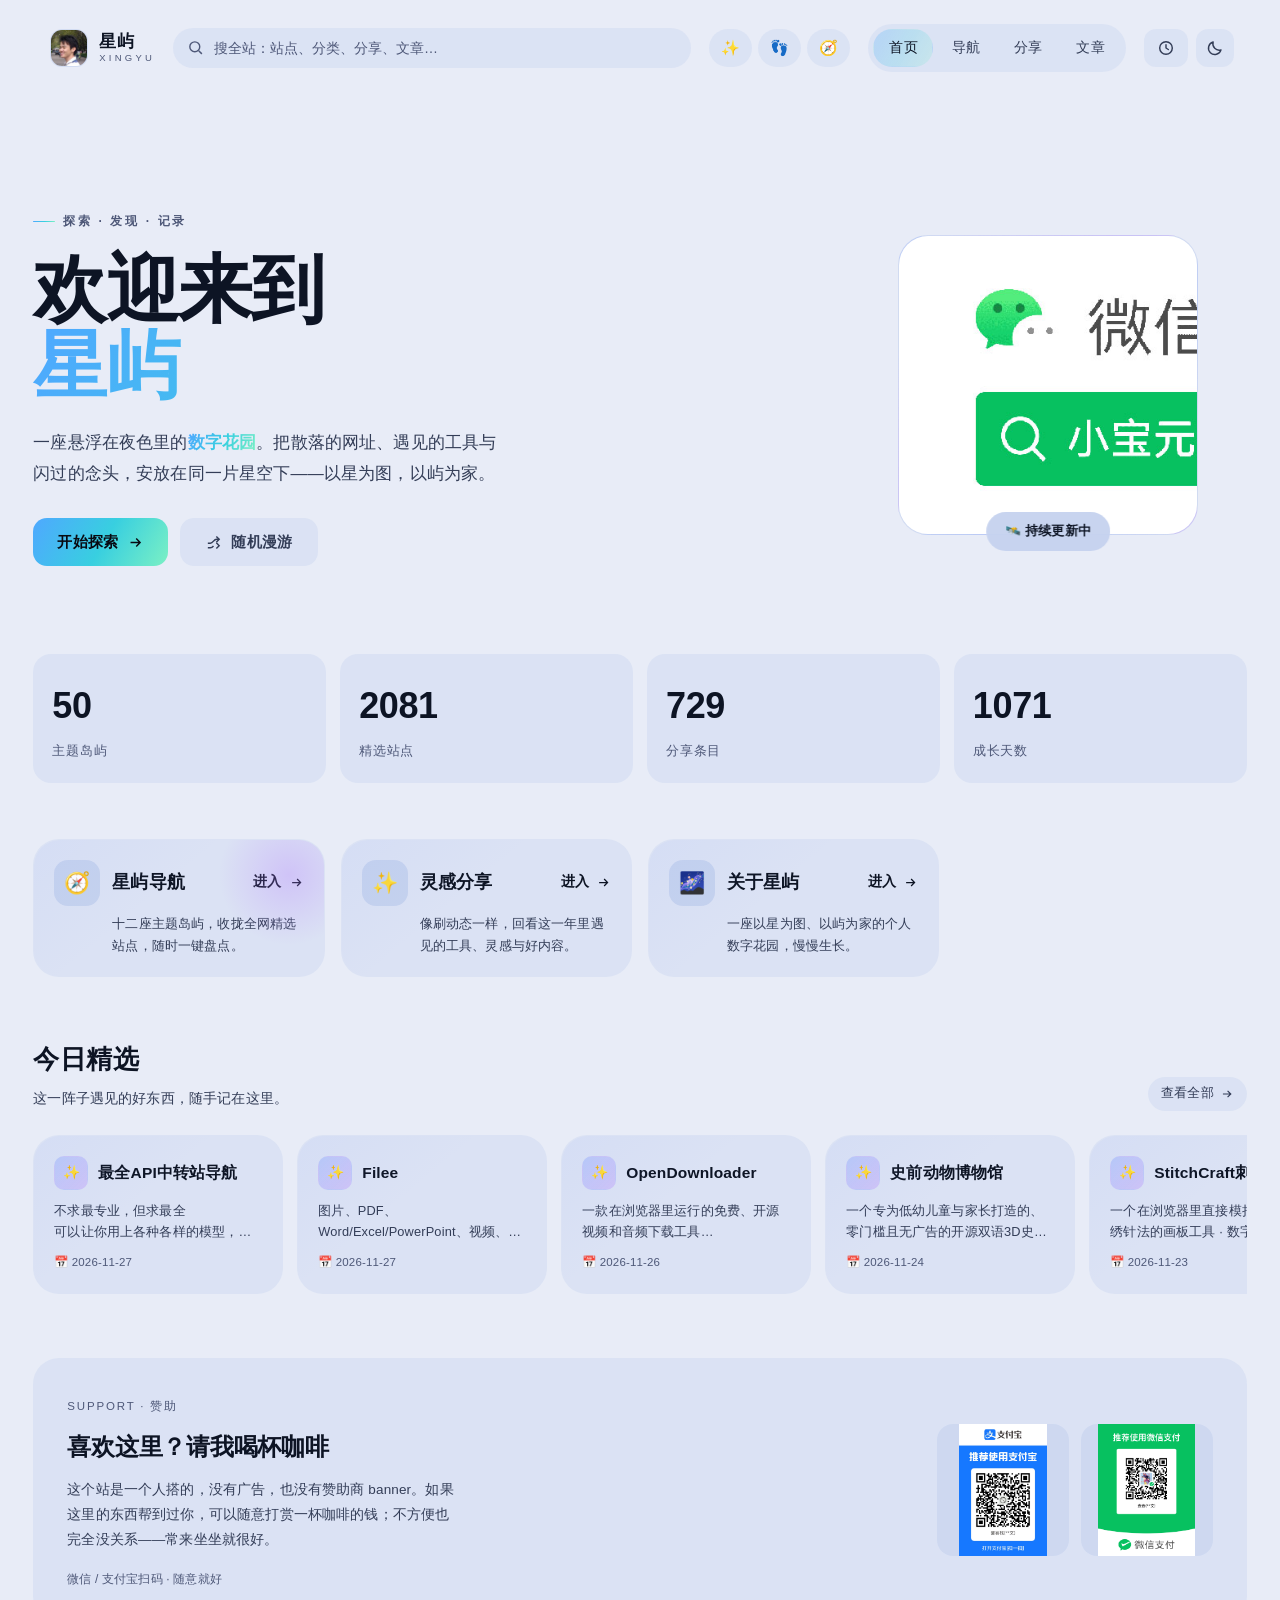
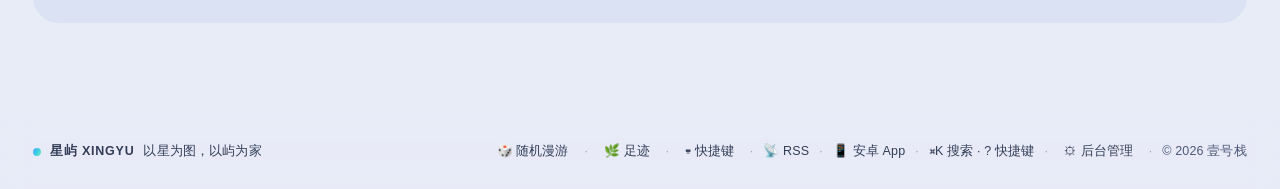
==== commit 1684869b: "一键发布换成自绘确认框 + 进度条（v176） - 不再用 window.confirm：后台发布/试跑/草稿过期/丢弃草稿四处改成本站风格卡片   （三格条数、主次按钮、危险态红、Esc 取消、遮罩" ====
--- a/index.html
+++ b/index.html
@@ -90,7 +90,7 @@
 <meta name="mobile-web-app-capable" content="yes" />
 <!-- 订阅源：分享页的更新 -->
 <link rel="alternate" type="application/rss+xml" title="壹号栈 · 灵感与文章" href="feed.xml" />
-<link rel="stylesheet" href="assets/css/style.css?v=175" />
+<link rel="stylesheet" href="assets/css/style.css?v=176" />
 </head>
 <body>
 
@@ -262,19 +262,19 @@
      别手改这个文件 —— 内容在后台改，导出 site.json 再同步（拖动桌面图标就一条链）。
      故意不带 ?v= 版本号 —— 换内容只换这一个文件，不想因为版本号没改被浏览器缓存住。 -->
 <script src="assets/js/site-data.js"></script>
-<script src="assets/js/config.js?v=175"></script>
-<script src="assets/js/bookmarks.js?v=175"></script>
+<script src="assets/js/config.js?v=176"></script>
+<script src="assets/js/bookmarks.js?v=176"></script>
 <!-- 下面几行是 site-data.js 为空时的兜底（出厂状态），平时不生效；别改它们 -->
-<script src="assets/js/feed-import.js?v=175"></script>
-<script src="assets/js/data.js?v=175"></script>
-<script src="assets/js/md.js?v=175"></script>
+<script src="assets/js/feed-import.js?v=176"></script>
+<script src="assets/js/data.js?v=176"></script>
+<script src="assets/js/md.js?v=176"></script>
 <!-- 本地音乐页（#/music）：必须在 app.js 之前，routeHtml 里要用 window.XYMusic -->
-<script src="assets/js/music.js?v=175"></script>
+<script src="assets/js/music.js?v=176"></script>
 <!-- 随手记：#/note 里挂一个铺满的 iframe，本体在 assets/note/index.html（换肤版） -->
-<script src="assets/js/note.js?v=175"></script>
+<script src="assets/js/note.js?v=176"></script>
 <!-- 待办清单（#/todo）：同 music/note 的规矩，必须在 app.js 之前 -->
-<script src="assets/js/todo.js?v=175"></script>
-<script src="assets/js/app.js?v=175"></script>
-<script src="assets/js/admin.js?v=175"></script>
+<script src="assets/js/todo.js?v=176"></script>
+<script src="assets/js/app.js?v=176"></script>
+<script src="assets/js/admin.js?v=176"></script>
 </body>
 </html>
--- a/assets/css/style.css
+++ b/assets/css/style.css
@@ -2247,6 +2247,221 @@
 .pub-log__good{ color:#7ee0a8; }
 .pub-log__bad{ color:#ff9a9a; }
 
+/* ============ 后台自绘确认框 / 发布进度（v176） ============
+   替掉 window.confirm：系统弹窗改不了字号、说不清后果，也没有「现在到哪一步了」。
+   一张卡两种形态 —— 问的时候是「条数 + 后果 + 主次按钮」，
+   跑起来原地变成「百分比 + 进度条 + 阶段 + 计时 + 日志」。 */
+.xyd{
+  position:fixed; inset:0; z-index:9000;
+  display:flex; align-items:center; justify-content:center;
+  padding:20px;
+}
+.xyd__veil{
+  position:absolute; inset:0;
+  background:color-mix(in srgb, #04060c 48%, transparent);
+  -webkit-backdrop-filter:blur(7px); backdrop-filter:blur(7px);
+  opacity:0; transition:opacity .22s ease;
+}
+.xyd.is-in .xyd__veil{ opacity:1; }
+.xyd__card{
+  position:relative; width:min(462px,100%); max-height:calc(100vh - 40px);
+  display:flex; flex-direction:column; overflow:hidden;
+  padding:24px 22px 18px; border-radius:24px;
+  background:linear-gradient(180deg,
+    color-mix(in srgb, var(--bg-soft) 88%, #fff 12%),
+    var(--bg-soft) 62%);
+  border:1px solid color-mix(in srgb, var(--a1) 15%, transparent);
+  box-shadow:0 34px 90px -24px rgba(4,6,14,.6),
+             inset 0 1px 0 color-mix(in srgb, #fff 9%, transparent);
+  transform:translateY(16px) scale(.975); opacity:0;
+  transition:transform .28s cubic-bezier(.22,1,.36,1), opacity .2s ease;
+}
+.xyd.is-in .xyd__card{ transform:none; opacity:1; }
+/* 顶端一条 2px 品牌渐变色带：只在最上面，不抢内容 */
+.xyd__card::before{
+  content:''; position:absolute; left:0; right:0; top:0; height:2px;
+  background:var(--grad); opacity:.85;
+}
+.xyd__card--danger::before{ background:linear-gradient(90deg,#e0524f,#f0916b); }
+.xyd__card--ok::before{ background:linear-gradient(90deg,#2bb673,#5ad6a6); }
+.xyd__card--bad::before{ background:linear-gradient(90deg,#d94a4a,#f07070); }
+
+.xyd__top{ display:flex; align-items:flex-start; gap:13px; }
+.xyd__ico{
+  flex:0 0 auto; width:46px; height:46px; border-radius:15px;
+  display:flex; align-items:center; justify-content:center; font-size:21px;
+  background:color-mix(in srgb, var(--a1) 15%, transparent);
+  border:1px solid color-mix(in srgb, var(--a1) 26%, transparent);
+  box-shadow:0 8px 20px -10px color-mix(in srgb, var(--a1) 62%, transparent);
+}
+.xyd__ico--danger{
+  background:color-mix(in srgb, #e0524f 14%, transparent);
+  border-color:color-mix(in srgb, #e0524f 30%, transparent);
+  box-shadow:0 8px 20px -10px color-mix(in srgb, #e0524f 55%, transparent);
+}
+.xyd.is-done .xyd__ico--run{
+  background:color-mix(in srgb, #2bb673 16%, transparent);
+  border-color:color-mix(in srgb, #2bb673 32%, transparent);
+}
+.xyd.is-done.is-bad .xyd__ico--run{
+  background:color-mix(in srgb, #d94a4a 16%, transparent);
+  border-color:color-mix(in srgb, #d94a4a 32%, transparent);
+}
+.xyd__ttl{ flex:1 1 auto; min-width:0; padding-top:2px; }
+.xyd__ttl h3{
+  margin:0; font-size:16.5px; font-weight:650; letter-spacing:.01em;
+  color:var(--text); line-height:1.4;
+}
+.xyd__ttl p{
+  margin:5px 0 0; font-size:12.2px; line-height:1.6; color:var(--text-mute);
+}
+.xyd__pct{
+  flex:0 0 auto; padding-top:4px;
+  font-size:21px; font-weight:650; font-variant-numeric:tabular-nums;
+  letter-spacing:-.01em; color:var(--ink-a1);
+}
+
+/* 三格条数：数字大、单位小，扫一眼就知道这一版多大 */
+.xyd__stats{
+  display:flex; gap:8px; margin:18px 0 0;
+}
+.xyd__stat{
+  flex:1 1 0; min-width:0; padding:10px 12px 9px; border-radius:14px;
+  background:var(--glass); border:1px solid color-mix(in srgb, var(--text-mute) 12%, transparent);
+  text-align:center;
+}
+.xyd__stat b{
+  display:block; font-size:19px; font-weight:650; line-height:1.2;
+  font-variant-numeric:tabular-nums; letter-spacing:-.01em; color:var(--text);
+}
+.xyd__stat span{ display:block; margin-top:3px; font-size:11px; color:var(--text-mute); }
+
+.xyd__note{
+  margin:16px 0 0; font-size:12.8px; line-height:1.75; color:var(--text-dim);
+}
+.xyd__note b{ color:var(--text); font-weight:600; }
+.xyd__tips{
+  margin:10px 0 0; padding:0; list-style:none;
+  display:flex; flex-direction:column; gap:6px;
+}
+.xyd__tips > li{
+  position:relative; padding-left:17px;
+  font-size:12.2px; line-height:1.7; color:var(--text-mute);
+}
+.xyd__tips > li::before{
+  content:''; position:absolute; left:4px; top:.62em;
+  width:5px; height:5px; border-radius:50%;
+  background:color-mix(in srgb, var(--a1) 70%, transparent);
+}
+
+.xyd__acts{
+  display:flex; gap:10px; justify-content:flex-end; flex-wrap:wrap;
+  margin:20px 0 0;
+}
+.xyd__btn{
+  appearance:none; -webkit-appearance:none;
+  display:inline-flex; align-items:center; justify-content:center;
+  padding:0 18px; height:38px; border-radius:12px; cursor:pointer;
+  font-size:13px; font-weight:600; letter-spacing:.01em;
+  color:var(--text-dim); background:var(--glass);
+  border:1px solid color-mix(in srgb, var(--text-mute) 20%, transparent);
+  transition:background .16s ease, color .16s ease, transform .12s ease,
+             box-shadow .16s ease, border-color .16s ease;
+}
+.xyd__btn:hover{ background:var(--glass-hi); color:var(--text); }
+.xyd__btn:active{ transform:translateY(1px) scale(.99); }
+.xyd__btn:focus-visible{
+  outline:none; box-shadow:0 0 0 3px color-mix(in srgb, var(--a1) 38%, transparent);
+}
+.xyd__btn--go{
+  color:#fff; border-color:transparent;
+  background:linear-gradient(120deg,#4a63d8,#6b49cf 58%,#3a5fd0);
+  box-shadow:0 10px 24px -12px rgba(74,99,216,.85);
+}
+.xyd__btn--go:hover{
+  color:#fff;
+  background:linear-gradient(120deg,#546fe6,#7654dd 58%,#4569e0);
+  box-shadow:0 12px 28px -12px rgba(86,112,232,.9);
+}
+.xyd__btn--danger{
+  background:linear-gradient(120deg,#c9453f,#e0654a);
+  box-shadow:0 10px 24px -12px rgba(201,69,63,.85);
+}
+.xyd__btn--danger:hover{
+  background:linear-gradient(120deg,#d64e47,#ec7055);
+  box-shadow:0 12px 28px -12px rgba(214,78,71,.9);
+}
+
+/* ---- 跑起来之后：进度条 + 阶段 + 日志 ---- */
+.xyd__bar{
+  position:relative; height:7px; margin:18px 0 0;
+  border-radius:999px; overflow:hidden;
+  background:color-mix(in srgb, var(--text-mute) 15%, transparent);
+}
+.xyd__bar > i{
+  position:relative; display:block; height:100%; width:0;
+  border-radius:999px; overflow:hidden;
+  background:linear-gradient(90deg,#4a63d8,#7a5cf0 58%,#2ec8b6);
+  box-shadow:0 0 14px -2px color-mix(in srgb, #7a5cf0 72%, transparent);
+  transition:width .6s cubic-bezier(.22,1,.36,1);
+}
+/* 斜纹缓慢流动 —— 让人看出「它在动」，比一根死条子可信 */
+.xyd__bar > i::after{
+  content:''; position:absolute; inset:0;
+  background:repeating-linear-gradient(115deg,
+    rgba(255,255,255,.20) 0 7px, transparent 7px 17px);
+  background-size:34px 100%;
+  animation:xydStripe 1.1s linear infinite;
+}
+@keyframes xydStripe{ from{ background-position:0 0; } to{ background-position:34px 0; } }
+.xyd.is-done .xyd__bar > i{
+  background:linear-gradient(90deg,#22a865,#4fd39a);
+  box-shadow:0 0 16px -2px color-mix(in srgb, #34c07c 70%, transparent);
+}
+.xyd.is-done .xyd__bar > i::after{ animation:none; opacity:.35; }
+.xyd.is-done.is-bad .xyd__bar > i{
+  background:linear-gradient(90deg,#c9453f,#e8746a);
+  box-shadow:0 0 16px -2px color-mix(in srgb, #d94a4a 65%, transparent);
+}
+.xyd__stage{
+  margin:10px 0 0; font-size:12.3px; line-height:1.6; color:var(--text-dim);
+  display:flex; align-items:center; gap:7px;
+}
+.xyd__stage::before{
+  content:''; width:6px; height:6px; border-radius:50%; flex:0 0 auto;
+  background:var(--ink-a1);
+  animation:xydPulse 1.5s ease-in-out infinite;
+}
+@keyframes xydPulse{ 0%,100%{ opacity:.35; transform:scale(.85); } 50%{ opacity:1; transform:scale(1); } }
+.xyd.is-done .xyd__stage::before{ display:none; }
+.xyd__log{
+  margin:14px 0 0; padding:11px 13px; max-height:172px; overflow:auto;
+  border-radius:13px; background:color-mix(in srgb, #0f1218 96%, transparent);
+  color:#cfd6e4; font-family:ui-monospace,SFMono-Regular,Menlo,Consolas,monospace;
+  font-size:10.9px; line-height:1.7; white-space:pre-wrap; word-break:break-word;
+  overscroll-behavior:contain;
+}
+.xyd__log:empty{ display:none; }
+/* 结束态日志只是「留个凭据」，不用占半屏 */
+.xyd.is-done .xyd__log{ max-height:118px; font-size:10.4px; opacity:.9; }
+
+@media (max-width:520px){
+  .xyd{ padding:14px; align-items:flex-end; }
+  .xyd__card{
+    padding:20px 17px 15px; border-radius:22px;
+    max-height:calc(100vh - 28px);
+  }
+  .xyd__ttl h3{ font-size:15.5px; }
+  .xyd__stat b{ font-size:17px; }
+  .xyd__acts{ margin-top:16px; }
+  .xyd__btn{ flex:1 1 0; justify-content:center; }
+  .xyd__log{ max-height:132px; }
+}
+@media (prefers-reduced-motion:reduce){
+  .xyd__card, .xyd__veil, .xyd__bar > i{ transition:none; }
+  .xyd__bar > i::after, .xyd__stage::before{ animation:none; }
+}
+
 /* 「完整流程」一页纸（后台 → 备份 → 发布上线 → 折叠区） */
 .pub-guide__steps{
   margin:14px 0 6px; padding:0; list-style:none; counter-reset:pubstep;
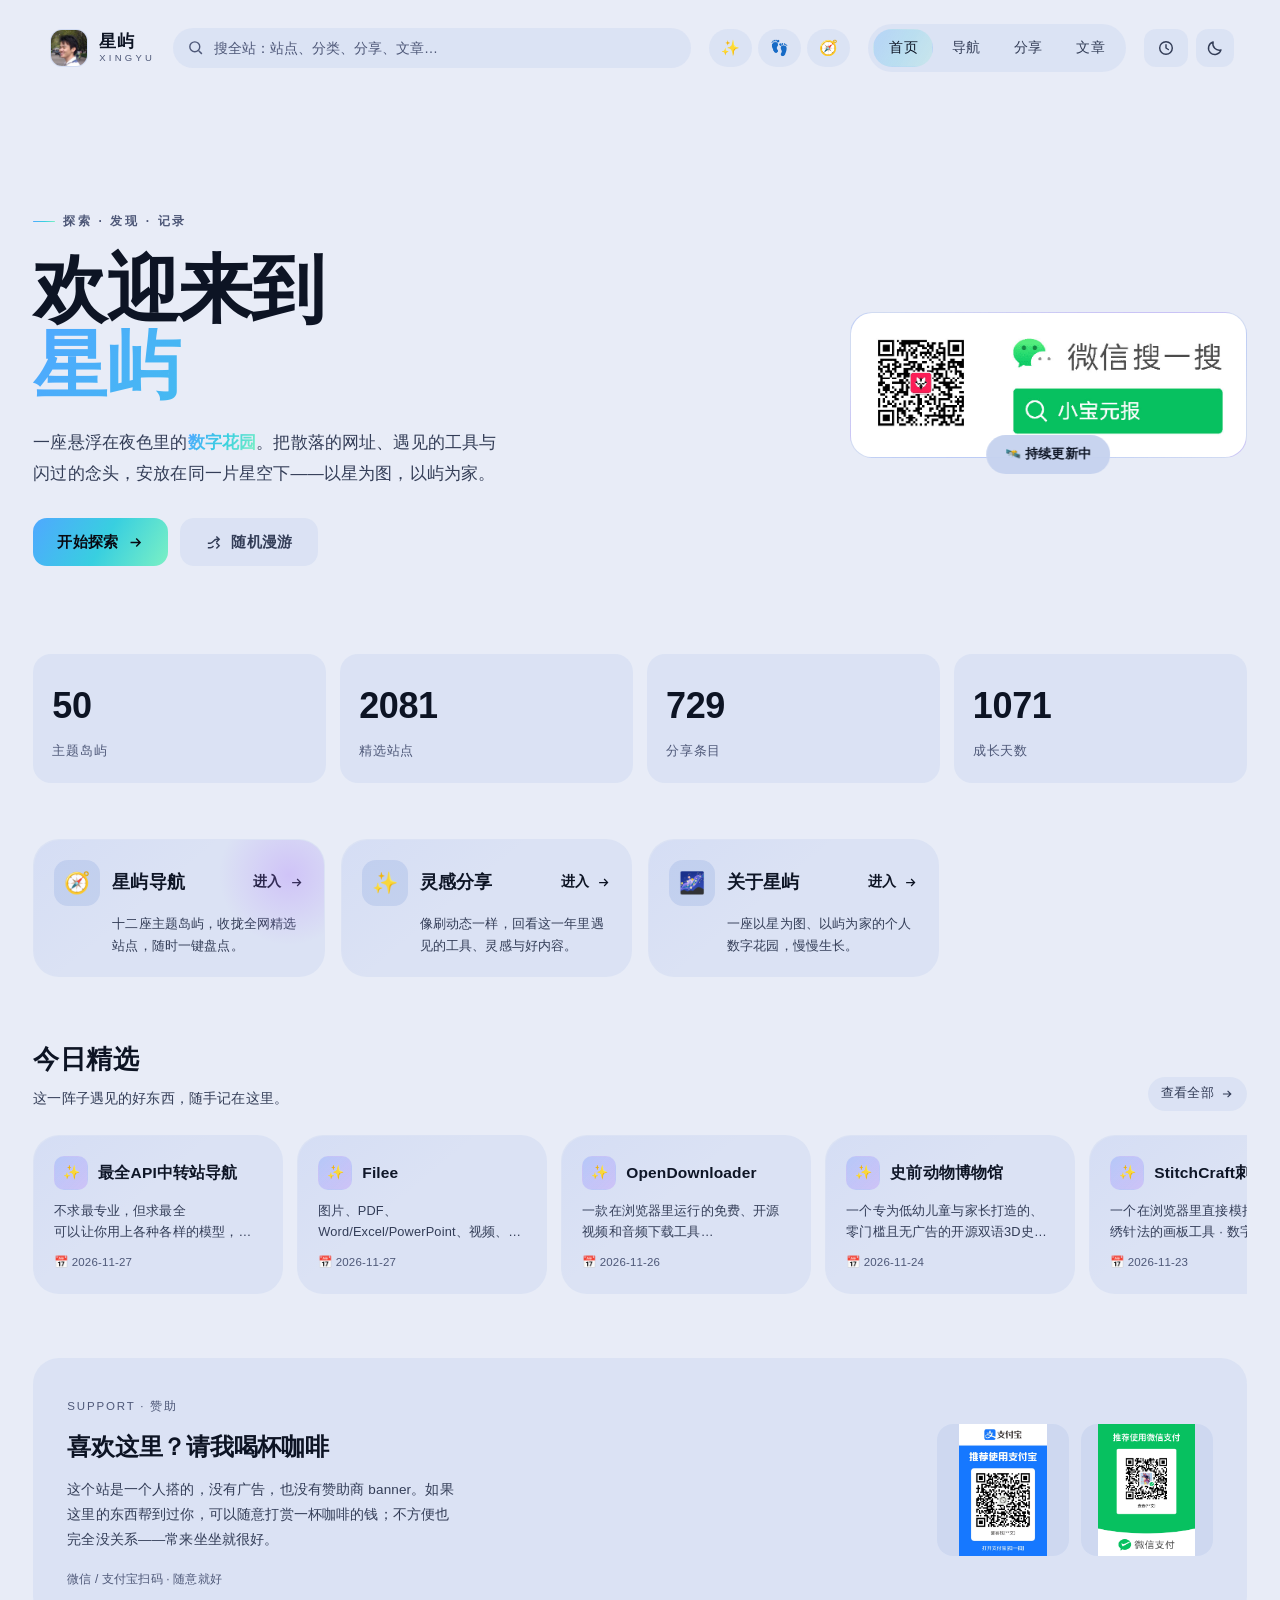
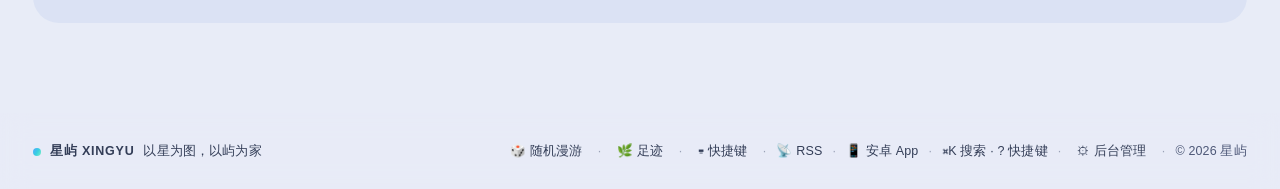
==== commit 13af5b83: "静态文案里的旧站名换成星屿，升 v177 title / description / og / twitter / apple title / RSS 标题 / brand 兜底 / 页脚名 / 版权" ====
--- a/index.html
+++ b/index.html
@@ -52,22 +52,22 @@
      系统是浅色而站点选了暗色时，浏览器会按系统偏好把地址栏染回浅色 —— 跟页面不搭。
      现在这条的 content 由下面那段内联脚本和 app.js 的 applyTheme() 一起维护。 -->
 <meta name="theme-color" content="#05060b" />
-<title>壹号栈 YIHAOZHAN · 壹号为栈，随处可归</title>
-<meta name="description" content="壹号栈 —— 一个收着链接、灵感与文章的数字花园：精选导航、灵感分享与每日新发现。" />
+<title>星屿 XINGYU · 以星为图，以屿为家</title>
+<meta name="description" content="星屿 —— 一个收着链接、灵感与文章的数字花园：精选导航、灵感分享与每日新发现。" />
 
 <!-- ===== 分享卡片（微信 / 微博 / Slack / iMessage 等抓取这一组） =====
      og:image 必须是**完整网址**才能被大多数平台抓到，所以这里写死了线上地址。
      换成自己的域名后，把下面两处 https://mackxin.github.io/xingyu 一并替换掉即可。 -->
 <meta property="og:type" content="website" />
 <meta property="og:url" content="https://mackxin.github.io/xingyu/" />
-<meta property="og:site_name" content="壹号栈 YIHAOZHAN" />
-<meta property="og:title" content="壹号栈 · 壹号为栈，随处可归" />
+<meta property="og:site_name" content="星屿 XINGYU" />
+<meta property="og:title" content="星屿 · 以星为图，以屿为家" />
 <meta property="og:description" content="一个收着链接、灵感与文章的数字花园：精选导航、灵感分享与每日新发现。" />
 <meta property="og:image" content="https://mackxin.github.io/xingyu/assets/og-cover.png" />
 <meta property="og:image:width" content="1200" />
 <meta property="og:image:height" content="630" />
 <meta name="twitter:card" content="summary_large_image" />
-<meta name="twitter:title" content="壹号栈 · 壹号为栈，随处可归" />
+<meta name="twitter:title" content="星屿 · 以星为图，以屿为家" />
 <meta name="twitter:description" content="一个收着链接、灵感与文章的数字花园：精选导航、灵感分享与每日新发现。" />
 <meta name="twitter:image" content="https://mackxin.github.io/xingyu/assets/og-cover.png" />
 <link rel="icon" href="data:image/svg+xml,%3Csvg xmlns='http://www.w3.org/2000/svg' viewBox='0 0 32 32'%3E%3Cdefs%3E%3ClinearGradient id='g' x1='0' y1='0' x2='1' y2='1'%3E%3Cstop offset='0' stop-color='%237c9cff'/%3E%3Cstop offset='.55' stop-color='%23b47cff'/%3E%3Cstop offset='1' stop-color='%234fe3d0'/%3E%3C/linearGradient%3E%3C/defs%3E%3Crect width='32' height='32' rx='9' fill='%230a0c14'/%3E%3Ctext x='16' y='17.5' text-anchor='middle' dominant-baseline='central' font-size='21' font-weight='800' font-family='PingFang SC,Hiragino Sans GB,Microsoft YaHei,sans-serif' fill='url(%23g)'%3E%E6%A0%88%3C/text%3E%3C/svg%3E" />
@@ -86,11 +86,11 @@
 </script>
 <meta name="apple-mobile-web-app-capable" content="yes" />
 <meta name="apple-mobile-web-app-status-bar-style" content="black-translucent" />
-<meta name="apple-mobile-web-app-title" content="壹号栈" />
+<meta name="apple-mobile-web-app-title" content="星屿" />
 <meta name="mobile-web-app-capable" content="yes" />
 <!-- 订阅源：分享页的更新 -->
-<link rel="alternate" type="application/rss+xml" title="壹号栈 · 灵感与文章" href="feed.xml" />
-<link rel="stylesheet" href="assets/css/style.css?v=176" />
+<link rel="alternate" type="application/rss+xml" title="星屿 · 灵感与文章" href="feed.xml" />
+<link rel="stylesheet" href="assets/css/style.css?v=177" />
 </head>
 <body>
 
@@ -109,7 +109,7 @@
 <!-- ============ 顶栏 ============ -->
 <header class="header" id="header">
   <div class="header__inner">
-    <a class="brand" href="#/home" aria-label="壹号栈 首页">
+    <a class="brand" href="#/home" aria-label="星屿 首页">
       <span class="brand__mark">
         <svg viewBox="0 0 32 32" width="22" height="22" aria-hidden="true">
           <defs>
@@ -121,7 +121,7 @@
         </svg>
       </span>
       <span class="brand__text">
-        <b id="brandName">壹号栈</b>
+        <b id="brandName">星屿</b>
         <em id="brandLatin">YIHAOZHAN</em>
       </span>
     </a>
@@ -194,7 +194,7 @@
   <div class="footer__inner">
     <div class="footer__brand">
       <span class="footer__dot"></span>
-      <b id="footerName">壹号栈 YIHAOZHAN</b>
+      <b id="footerName">星屿 XINGYU</b>
       <span id="footerTagline">壹号为栈，随处可归</span>
     </div>
     <div class="footer__meta">
@@ -212,7 +212,7 @@
       <span class="sep">·</span>
       <button class="link-btn" id="adminBtn" type="button">⚙︎ 后台管理</button>
       <span class="sep">·</span>
-      <span>© <span id="year">2026</span> 壹号栈</span>
+      <span>© <span id="year">2026</span> 星屿</span>
     </div>
   </div>
 </footer>
@@ -262,19 +262,19 @@
      别手改这个文件 —— 内容在后台改，导出 site.json 再同步（拖动桌面图标就一条链）。
      故意不带 ?v= 版本号 —— 换内容只换这一个文件，不想因为版本号没改被浏览器缓存住。 -->
 <script src="assets/js/site-data.js"></script>
-<script src="assets/js/config.js?v=176"></script>
-<script src="assets/js/bookmarks.js?v=176"></script>
+<script src="assets/js/config.js?v=177"></script>
+<script src="assets/js/bookmarks.js?v=177"></script>
 <!-- 下面几行是 site-data.js 为空时的兜底（出厂状态），平时不生效；别改它们 -->
-<script src="assets/js/feed-import.js?v=176"></script>
-<script src="assets/js/data.js?v=176"></script>
-<script src="assets/js/md.js?v=176"></script>
+<script src="assets/js/feed-import.js?v=177"></script>
+<script src="assets/js/data.js?v=177"></script>
+<script src="assets/js/md.js?v=177"></script>
 <!-- 本地音乐页（#/music）：必须在 app.js 之前，routeHtml 里要用 window.XYMusic -->
-<script src="assets/js/music.js?v=176"></script>
+<script src="assets/js/music.js?v=177"></script>
 <!-- 随手记：#/note 里挂一个铺满的 iframe，本体在 assets/note/index.html（换肤版） -->
-<script src="assets/js/note.js?v=176"></script>
+<script src="assets/js/note.js?v=177"></script>
 <!-- 待办清单（#/todo）：同 music/note 的规矩，必须在 app.js 之前 -->
-<script src="assets/js/todo.js?v=176"></script>
-<script src="assets/js/app.js?v=176"></script>
-<script src="assets/js/admin.js?v=176"></script>
+<script src="assets/js/todo.js?v=177"></script>
+<script src="assets/js/app.js?v=177"></script>
+<script src="assets/js/admin.js?v=177"></script>
 </body>
 </html>
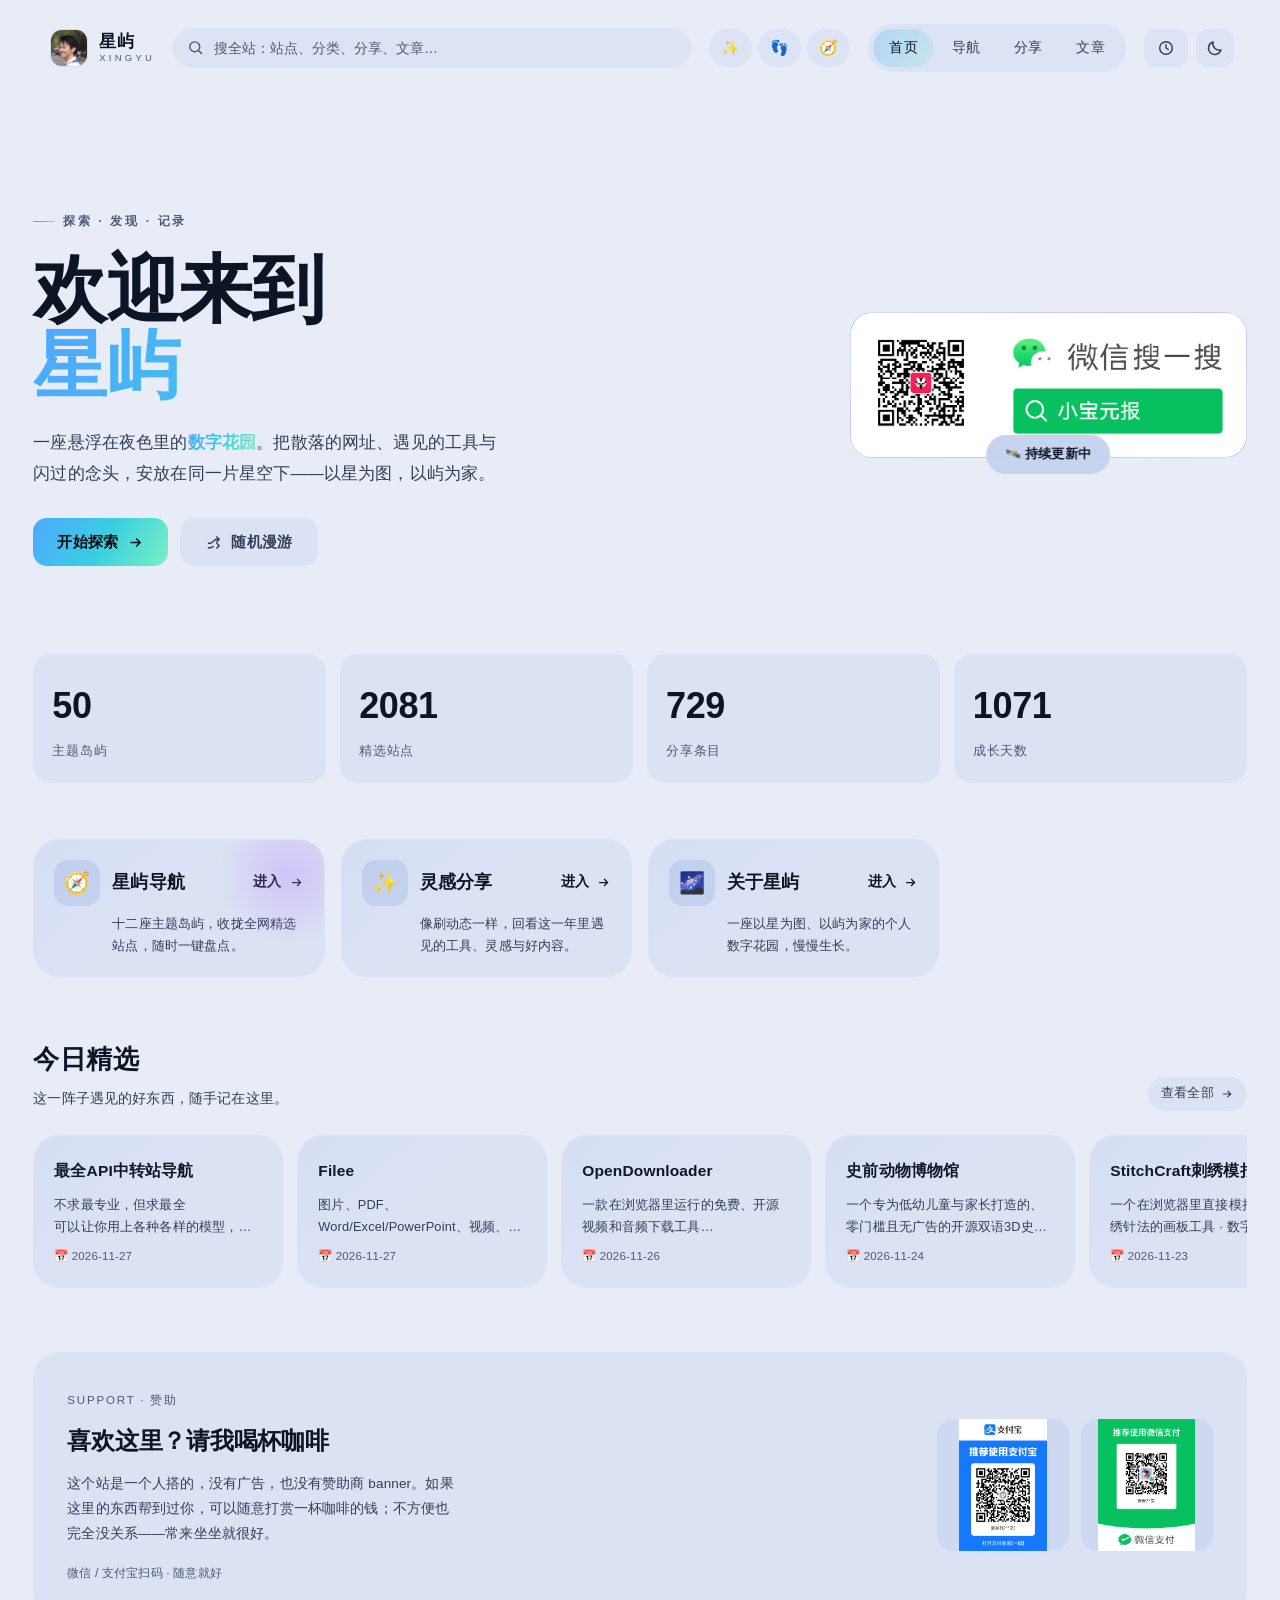
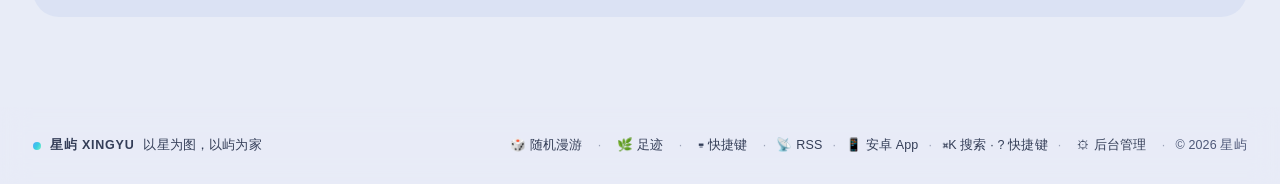
==== commit daf1dd78: "分享去掉 emoji 图标（后台列表/表单/精选勾选/今日精选卡/那年今日/搜索）；发布确认框加「本次改动」清单；把被悬空提交写回的关于页与首页卡片恢复成线上版本" ====
--- a/index.html
+++ b/index.html
@@ -90,7 +90,7 @@
 <meta name="mobile-web-app-capable" content="yes" />
 <!-- 订阅源：分享页的更新 -->
 <link rel="alternate" type="application/rss+xml" title="星屿 · 灵感与文章" href="feed.xml" />
-<link rel="stylesheet" href="assets/css/style.css?v=177" />
+<link rel="stylesheet" href="assets/css/style.css?v=178" />
 </head>
 <body>
 
@@ -262,19 +262,19 @@
      别手改这个文件 —— 内容在后台改，导出 site.json 再同步（拖动桌面图标就一条链）。
      故意不带 ?v= 版本号 —— 换内容只换这一个文件，不想因为版本号没改被浏览器缓存住。 -->
 <script src="assets/js/site-data.js"></script>
-<script src="assets/js/config.js?v=177"></script>
-<script src="assets/js/bookmarks.js?v=177"></script>
+<script src="assets/js/config.js?v=178"></script>
+<script src="assets/js/bookmarks.js?v=178"></script>
 <!-- 下面几行是 site-data.js 为空时的兜底（出厂状态），平时不生效；别改它们 -->
-<script src="assets/js/feed-import.js?v=177"></script>
-<script src="assets/js/data.js?v=177"></script>
-<script src="assets/js/md.js?v=177"></script>
+<script src="assets/js/feed-import.js?v=178"></script>
+<script src="assets/js/data.js?v=178"></script>
+<script src="assets/js/md.js?v=178"></script>
 <!-- 本地音乐页（#/music）：必须在 app.js 之前，routeHtml 里要用 window.XYMusic -->
-<script src="assets/js/music.js?v=177"></script>
+<script src="assets/js/music.js?v=178"></script>
 <!-- 随手记：#/note 里挂一个铺满的 iframe，本体在 assets/note/index.html（换肤版） -->
-<script src="assets/js/note.js?v=177"></script>
+<script src="assets/js/note.js?v=178"></script>
 <!-- 待办清单（#/todo）：同 music/note 的规矩，必须在 app.js 之前 -->
-<script src="assets/js/todo.js?v=177"></script>
-<script src="assets/js/app.js?v=177"></script>
-<script src="assets/js/admin.js?v=177"></script>
+<script src="assets/js/todo.js?v=178"></script>
+<script src="assets/js/app.js?v=178"></script>
+<script src="assets/js/admin.js?v=178"></script>
 </body>
 </html>
--- a/assets/css/style.css
+++ b/assets/css/style.css
@@ -2094,7 +2094,6 @@
   accent-color:#7c9cff;
 }
 .pick-row input:disabled{ cursor:not-allowed; opacity:.35; }
-.pick-row__icon{ font-style:normal; font-size:15px; line-height:1; flex-shrink:0; }
 .pick-row__title{ flex:1 1 auto; min-width:0; overflow:hidden; text-overflow:ellipsis; white-space:nowrap; }
 .pick-row__date{ flex-shrink:0; font-size:12px; color:var(--text-mute); font-variant-numeric:tabular-nums; }
 .pick-more{ margin:6px 4px 2px; font-size:12px; color:var(--text-mute); text-align:center; }
@@ -2335,6 +2334,41 @@
   font-variant-numeric:tabular-nums; letter-spacing:-.01em; color:var(--text);
 }
 .xyd__stat span{ display:block; margin-top:3px; font-size:11px; color:var(--text-mute); }
+
+/* 「本次改动」小清单：左边一个标签，右边一句话 + 名字明细。
+   条数多的时候整块自己滚，别把确认卡片撑到屏幕外面去。 */
+.xyd__diff{ margin:16px 0 0; }
+.xyd__diff-h{
+  display:flex; align-items:baseline; gap:8px; margin:0 0 8px;
+  font-size:11.5px; font-weight:600; letter-spacing:.06em; color:var(--text-mute);
+}
+.xyd__diff-h em{
+  font-style:normal; font-weight:400; font-size:11px;
+  letter-spacing:0; color:var(--text-mute); opacity:.72;
+}
+.xyd__diff-list{
+  display:flex; flex-direction:column; gap:7px;
+  margin:0; padding:10px 12px; list-style:none; max-height:190px; overflow:auto;
+  border-radius:14px; background:var(--glass);
+  border:1px solid color-mix(in srgb, var(--text-mute) 12%, transparent);
+}
+.xyd__diff-list > li{ display:flex; align-items:baseline; gap:9px; font-size:12.4px; line-height:1.6; }
+.xyd__diff-tag{
+  flex:0 0 auto; min-width:56px; padding:1px 7px; border-radius:7px;
+  font-size:11px; text-align:center; white-space:nowrap; color:var(--text-dim);
+  background:color-mix(in srgb, var(--a1) 13%, transparent);
+}
+.xyd__diff-body{ flex:1 1 auto; min-width:0; color:var(--text); }
+.xyd__diff-body em{
+  display:block; margin-top:1px; font-style:normal; font-size:11.4px; color:var(--text-mute);
+  overflow:hidden; text-overflow:ellipsis; white-space:nowrap;
+}
+.xyd__diff-none{
+  margin:0; padding:10px 12px; border-radius:14px;
+  font-size:12.4px; line-height:1.7; color:var(--text-dim); background:var(--glass);
+  border:1px solid color-mix(in srgb, var(--text-mute) 12%, transparent);
+}
+.xyd__diff-none b{ color:var(--text); font-weight:600; }
 
 .xyd__note{
   margin:16px 0 0; font-size:12.8px; line-height:1.75; color:var(--text-dim);
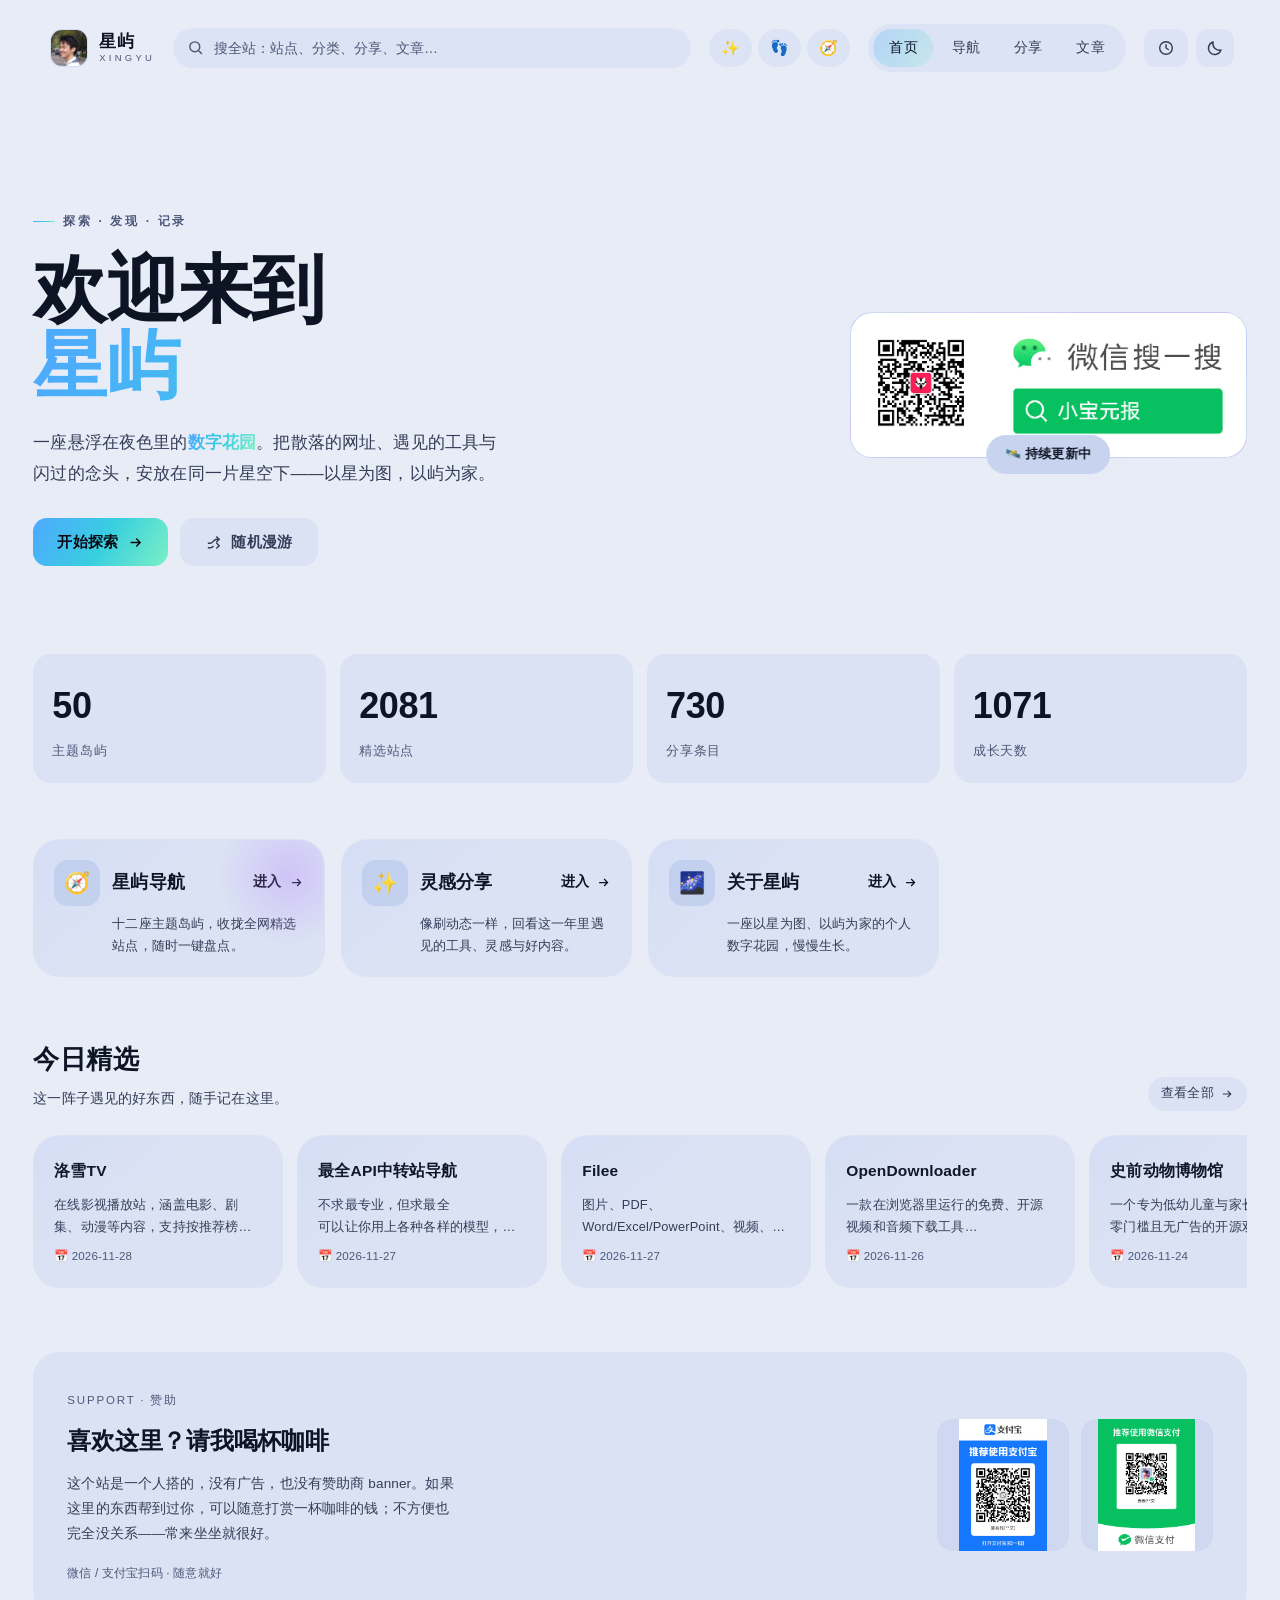
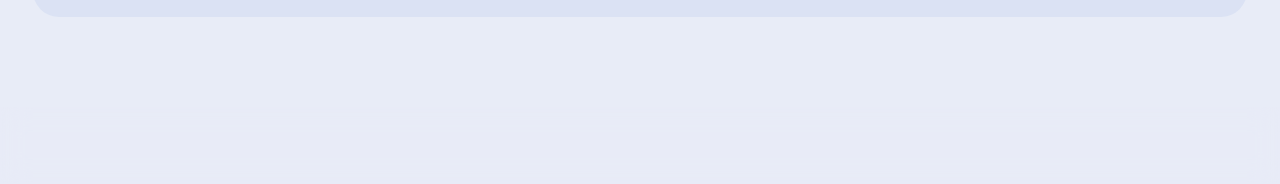
==== commit f151514f: "v179：后台脚本改成进页面再载入（首屏少 292KB）；加「本机设置≠线上」黄条与一键拉齐；发布确认框点名站点设置改动；未知文章页给出口；补 canonical" ====
--- a/index.html
+++ b/index.html
@@ -57,9 +57,11 @@
 
 <!-- ===== 分享卡片（微信 / 微博 / Slack / iMessage 等抓取这一组） =====
      og:image 必须是**完整网址**才能被大多数平台抓到，所以这里写死了线上地址。
-     换成自己的域名后，把下面两处 https://mackxin.github.io/xingyu 一并替换掉即可。 -->
+     用 GitHub Pages 的 https 地址：国内镜像没有证书，http 图有些平台不肯抓。
+     换域名时只改 og:url / canonical 这两处。 -->
 <meta property="og:type" content="website" />
-<meta property="og:url" content="https://mackxin.github.io/xingyu/" />
+<meta property="og:url" content="http://yihaozhan.xyz/" />
+<link rel="canonical" href="http://yihaozhan.xyz/" />
 <meta property="og:site_name" content="星屿 XINGYU" />
 <meta property="og:title" content="星屿 · 以星为图，以屿为家" />
 <meta property="og:description" content="一个收着链接、灵感与文章的数字花园：精选导航、灵感分享与每日新发现。" />
@@ -90,7 +92,7 @@
 <meta name="mobile-web-app-capable" content="yes" />
 <!-- 订阅源：分享页的更新 -->
 <link rel="alternate" type="application/rss+xml" title="星屿 · 灵感与文章" href="feed.xml" />
-<link rel="stylesheet" href="assets/css/style.css?v=178" />
+<link rel="stylesheet" href="assets/css/style.css?v=179" />
 </head>
 <body>
 
@@ -262,19 +264,20 @@
      别手改这个文件 —— 内容在后台改，导出 site.json 再同步（拖动桌面图标就一条链）。
      故意不带 ?v= 版本号 —— 换内容只换这一个文件，不想因为版本号没改被浏览器缓存住。 -->
 <script src="assets/js/site-data.js"></script>
-<script src="assets/js/config.js?v=178"></script>
-<script src="assets/js/bookmarks.js?v=178"></script>
+<script src="assets/js/config.js?v=179"></script>
+<script src="assets/js/bookmarks.js?v=179"></script>
 <!-- 下面几行是 site-data.js 为空时的兜底（出厂状态），平时不生效；别改它们 -->
-<script src="assets/js/feed-import.js?v=178"></script>
-<script src="assets/js/data.js?v=178"></script>
-<script src="assets/js/md.js?v=178"></script>
+<script src="assets/js/feed-import.js?v=179"></script>
+<script src="assets/js/data.js?v=179"></script>
+<script src="assets/js/md.js?v=179"></script>
 <!-- 本地音乐页（#/music）：必须在 app.js 之前，routeHtml 里要用 window.XYMusic -->
-<script src="assets/js/music.js?v=178"></script>
+<script src="assets/js/music.js?v=179"></script>
 <!-- 随手记：#/note 里挂一个铺满的 iframe，本体在 assets/note/index.html（换肤版） -->
-<script src="assets/js/note.js?v=178"></script>
+<script src="assets/js/note.js?v=179"></script>
 <!-- 待办清单（#/todo）：同 music/note 的规矩，必须在 app.js 之前 -->
-<script src="assets/js/todo.js?v=178"></script>
-<script src="assets/js/app.js?v=178"></script>
-<script src="assets/js/admin.js?v=178"></script>
+<script src="assets/js/todo.js?v=179"></script>
+<script src="assets/js/app.js?v=179"></script>
+<!-- 后台（admin.js，290 KB）不在这里加载：它由 app.js 在进入 #/admin 时才按需拉，
+     省掉每个访客的这份流量。版本号它自己从 app.js 的 ?v= 里抄，不用在这里同步。 -->
 </body>
 </html>
--- a/assets/css/style.css
+++ b/assets/css/style.css
@@ -1082,6 +1082,9 @@
 }
 .empty__emoji{ font-size:40px; }
 .empty h3{ margin:0; font-size:17px; }
+/* 空状态也可以当页面的主标题用（比如「这篇找不到了」整页只有这一句） */
+.empty__title{ margin:0; font-size:17px; font-weight:700; letter-spacing:0; }
+.empty__acts{ display:flex; gap:10px; flex-wrap:wrap; justify-content:center; margin-top:4px; }
 .empty p{ margin:0; color:var(--text-mute); font-size:13.5px; }
 
 /* 本机存着旧副本时的说明块
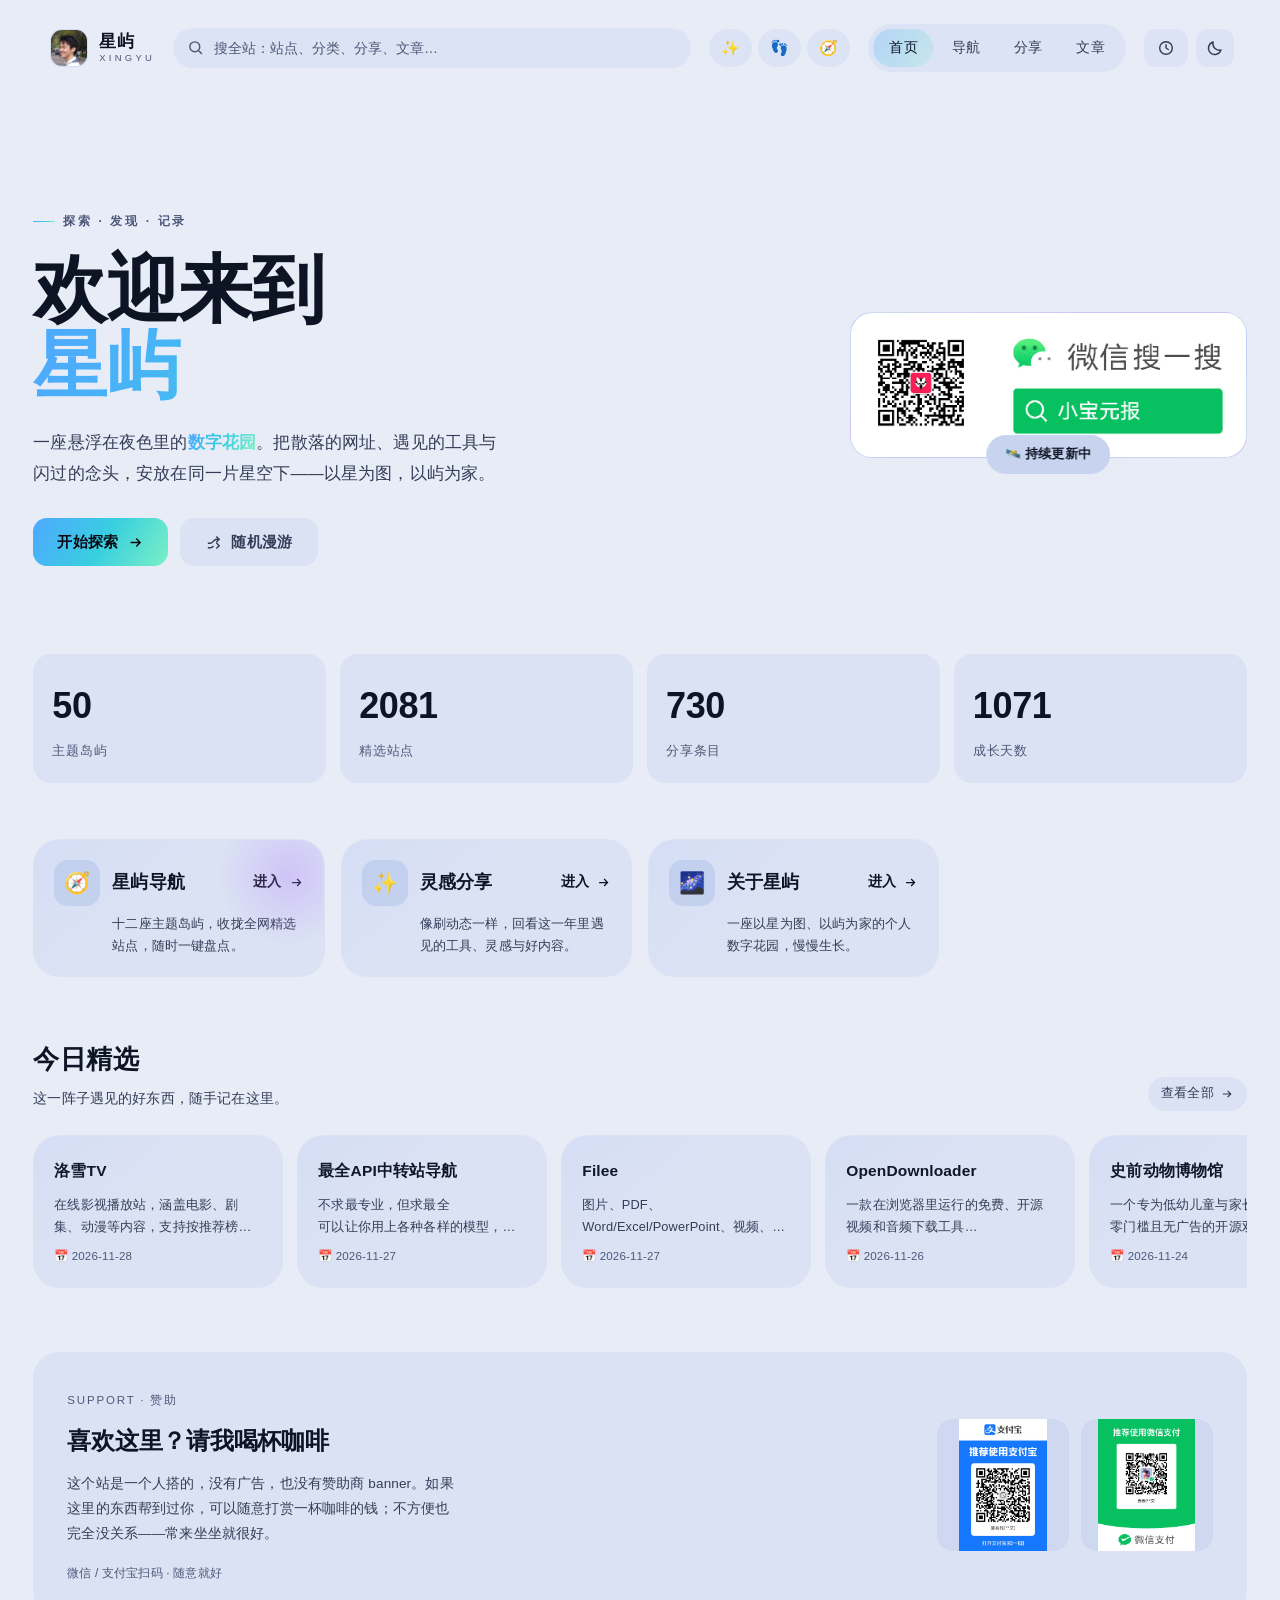
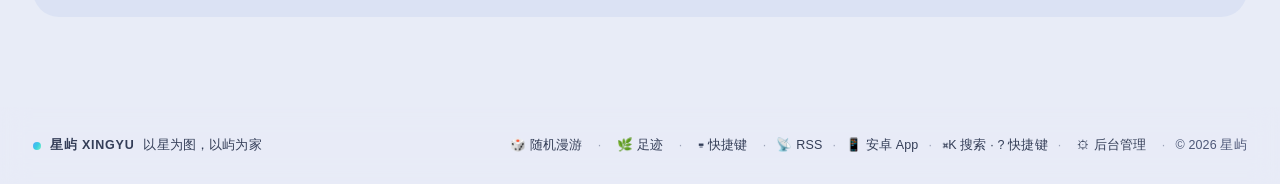
==== commit 7b3776fb: "后台一键发布：2081 条链接 / 730 条分享 / 5 篇文章" ====
--- a/index.html
+++ b/index.html
@@ -92,7 +92,7 @@
 <meta name="mobile-web-app-capable" content="yes" />
 <!-- 订阅源：分享页的更新 -->
 <link rel="alternate" type="application/rss+xml" title="星屿 · 灵感与文章" href="feed.xml" />
-<link rel="stylesheet" href="assets/css/style.css?v=179" />
+<link rel="stylesheet" href="assets/css/style.css?v=180" />
 </head>
 <body>
 
@@ -264,19 +264,19 @@
      别手改这个文件 —— 内容在后台改，导出 site.json 再同步（拖动桌面图标就一条链）。
      故意不带 ?v= 版本号 —— 换内容只换这一个文件，不想因为版本号没改被浏览器缓存住。 -->
 <script src="assets/js/site-data.js"></script>
-<script src="assets/js/config.js?v=179"></script>
-<script src="assets/js/bookmarks.js?v=179"></script>
-<!-- 下面几行是 site-data.js 为空时的兜底（出厂状态），平时不生效；别改它们 -->
-<script src="assets/js/feed-import.js?v=179"></script>
-<script src="assets/js/data.js?v=179"></script>
-<script src="assets/js/md.js?v=179"></script>
+<script src="assets/js/config.js?v=180"></script>
+<!-- 以前这里还挂着 bookmarks.js(151KB) + feed-import.js(266KB) + data.js(25KB) 三份
+     「site-data.js 为空才用」的出厂兜底。它们平时一次都用不上，却是每个人的首屏流量，
+     v180 起改成「真出事才拉」：site-data.js 没到的时候 app.js 自己去取这三份再启动。
+     别把这三行加回来 —— 加了就是白白多下载 443KB。 -->
+<script src="assets/js/md.js?v=180"></script>
 <!-- 本地音乐页（#/music）：必须在 app.js 之前，routeHtml 里要用 window.XYMusic -->
-<script src="assets/js/music.js?v=179"></script>
+<script src="assets/js/music.js?v=180"></script>
 <!-- 随手记：#/note 里挂一个铺满的 iframe，本体在 assets/note/index.html（换肤版） -->
-<script src="assets/js/note.js?v=179"></script>
+<script src="assets/js/note.js?v=180"></script>
 <!-- 待办清单（#/todo）：同 music/note 的规矩，必须在 app.js 之前 -->
-<script src="assets/js/todo.js?v=179"></script>
-<script src="assets/js/app.js?v=179"></script>
+<script src="assets/js/todo.js?v=180"></script>
+<script src="assets/js/app.js?v=180"></script>
 <!-- 后台（admin.js，290 KB）不在这里加载：它由 app.js 在进入 #/admin 时才按需拉，
      省掉每个访客的这份流量。版本号它自己从 app.js 的 ?v= 里抄，不用在这里同步。 -->
 </body>
--- a/assets/css/style.css
+++ b/assets/css/style.css
@@ -2568,6 +2568,17 @@
 .admin-adv > p.admin-tip{ margin-top:12px !important; }
 .admin-adv > .admin-actions{ margin:14px 0 18px; }
 
+/* --- 发布历史（后台「发布上线」里的折叠区，只记在本机浏览器） --- */
+.pub-hist__list{ list-style:none; margin:0; padding:0; }
+.pub-hist__row{ padding:12px 0; border-top:1px solid rgba(124,156,255,.12); }
+.pub-hist__row:first-child{ border-top:0; padding-top:4px; }
+.pub-hist__top{ display:flex; align-items:baseline; gap:10px; flex-wrap:wrap; }
+.pub-hist__top b{ font-size:13px; font-weight:600; color:var(--text); }
+.pub-hist__meta{ font-size:11.5px; color:var(--text-mute); }
+.pub-hist__what{ margin:5px 0 0 !important; font-size:12.5px !important; line-height:1.75; color:var(--text-dim) !important; }
+.pub-hist__what--same{ color:var(--text-mute) !important; }
+.pub-hist__warn{ margin:4px 0 0 !important; font-size:12px !important; color:var(--star) !important; }
+
 /* --- 确认弹窗 --- */
 .confirm-mask{
   position:fixed; inset:0; z-index:9999; padding:24px;
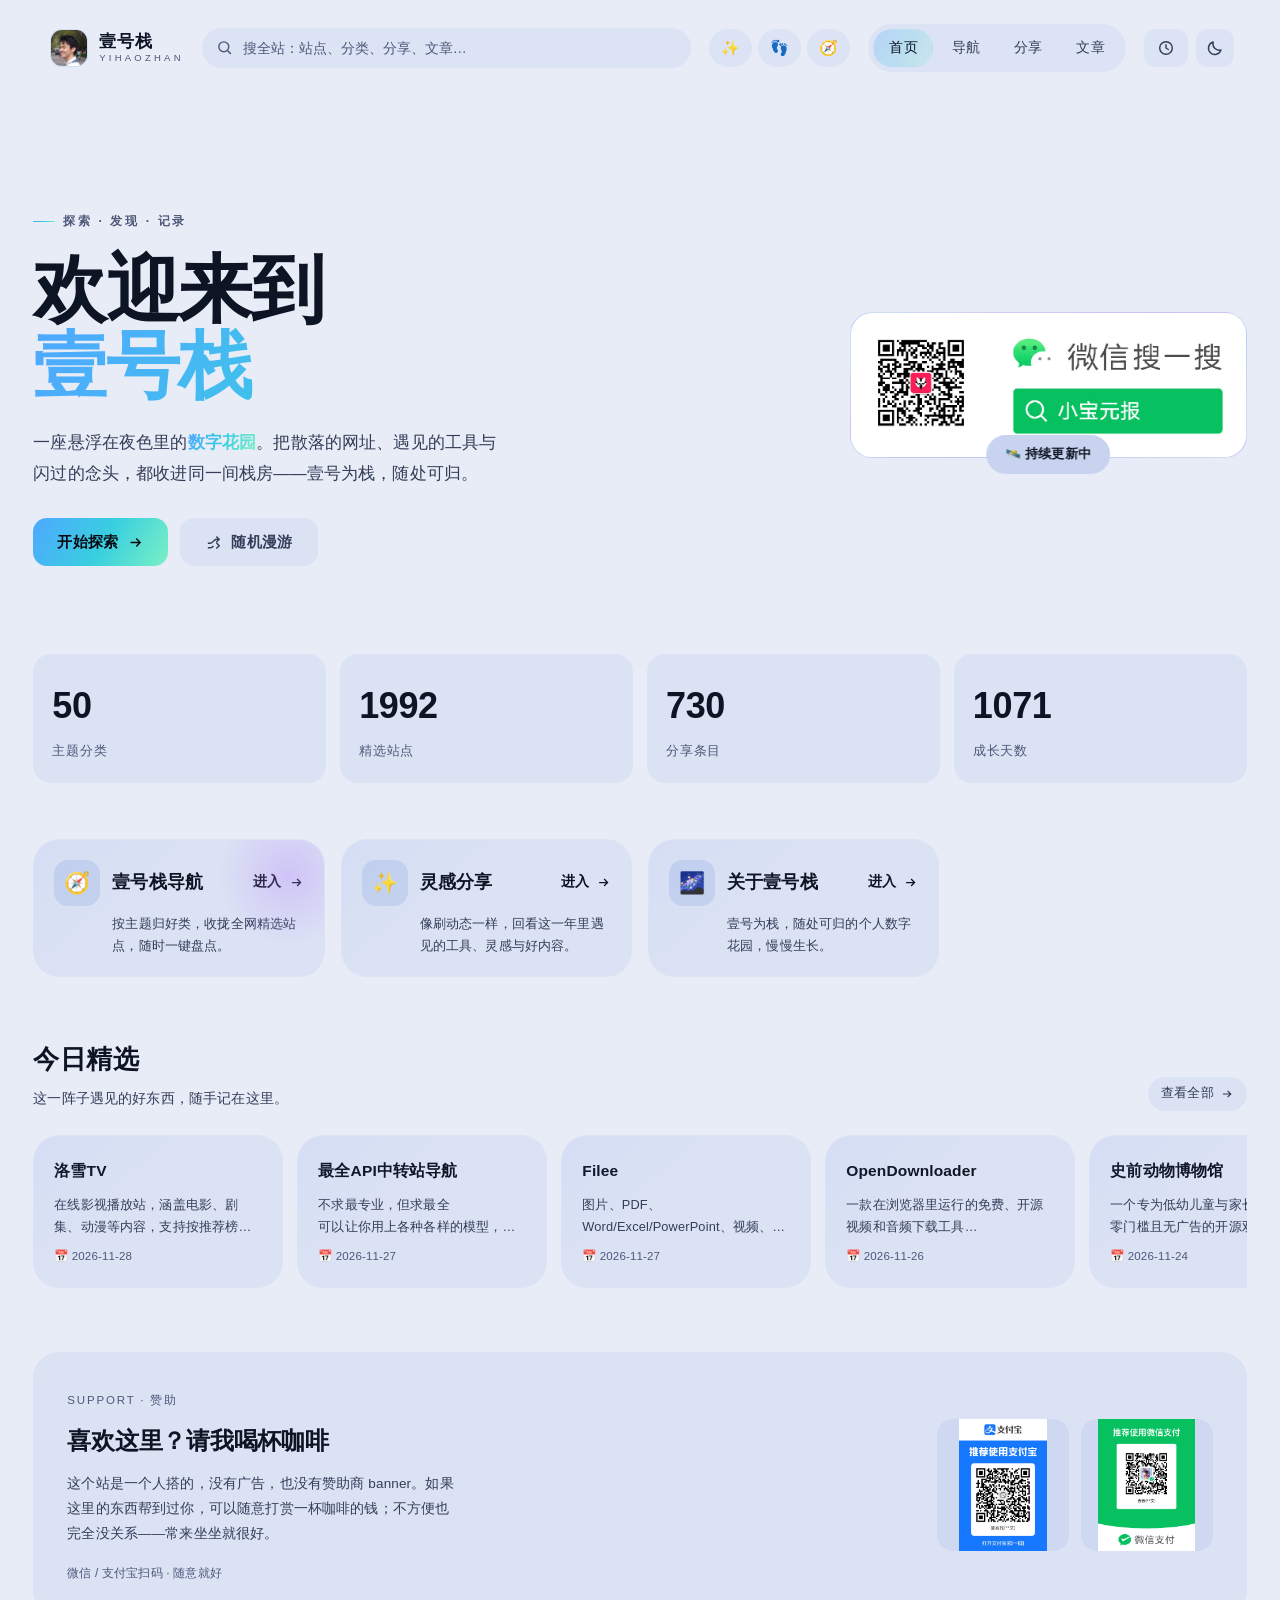
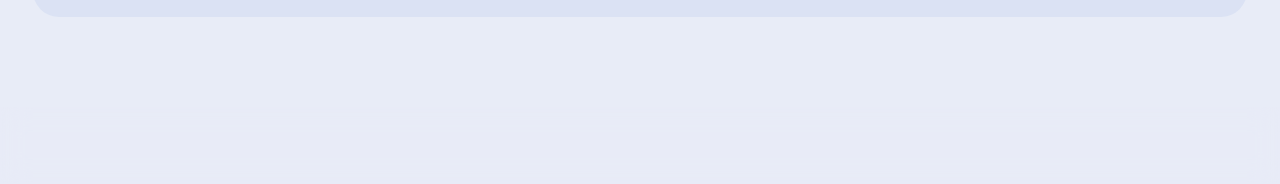
==== commit fb76faa0: "v181：站名全站改回「壹号栈」 v177 曾把站名改成「星屿」，现在按小宝要求全站统一回壹号栈： - 静态层 index.html：title / description / og / twitte" ====
--- a/index.html
+++ b/index.html
@@ -52,8 +52,8 @@
      系统是浅色而站点选了暗色时，浏览器会按系统偏好把地址栏染回浅色 —— 跟页面不搭。
      现在这条的 content 由下面那段内联脚本和 app.js 的 applyTheme() 一起维护。 -->
 <meta name="theme-color" content="#05060b" />
-<title>星屿 XINGYU · 以星为图，以屿为家</title>
-<meta name="description" content="星屿 —— 一个收着链接、灵感与文章的数字花园：精选导航、灵感分享与每日新发现。" />
+<title>壹号栈 YIHAOZHAN · 壹号为栈，随处可归</title>
+<meta name="description" content="壹号栈 —— 一个收着链接、灵感与文章的数字花园：精选导航、灵感分享与每日新发现。" />
 
 <!-- ===== 分享卡片（微信 / 微博 / Slack / iMessage 等抓取这一组） =====
      og:image 必须是**完整网址**才能被大多数平台抓到，所以这里写死了线上地址。
@@ -62,14 +62,14 @@
 <meta property="og:type" content="website" />
 <meta property="og:url" content="http://yihaozhan.xyz/" />
 <link rel="canonical" href="http://yihaozhan.xyz/" />
-<meta property="og:site_name" content="星屿 XINGYU" />
-<meta property="og:title" content="星屿 · 以星为图，以屿为家" />
+<meta property="og:site_name" content="壹号栈 YIHAOZHAN" />
+<meta property="og:title" content="壹号栈 · 壹号为栈，随处可归" />
 <meta property="og:description" content="一个收着链接、灵感与文章的数字花园：精选导航、灵感分享与每日新发现。" />
 <meta property="og:image" content="https://mackxin.github.io/xingyu/assets/og-cover.png" />
 <meta property="og:image:width" content="1200" />
 <meta property="og:image:height" content="630" />
 <meta name="twitter:card" content="summary_large_image" />
-<meta name="twitter:title" content="星屿 · 以星为图，以屿为家" />
+<meta name="twitter:title" content="壹号栈 · 壹号为栈，随处可归" />
 <meta name="twitter:description" content="一个收着链接、灵感与文章的数字花园：精选导航、灵感分享与每日新发现。" />
 <meta name="twitter:image" content="https://mackxin.github.io/xingyu/assets/og-cover.png" />
 <link rel="icon" href="data:image/svg+xml,%3Csvg xmlns='http://www.w3.org/2000/svg' viewBox='0 0 32 32'%3E%3Cdefs%3E%3ClinearGradient id='g' x1='0' y1='0' x2='1' y2='1'%3E%3Cstop offset='0' stop-color='%237c9cff'/%3E%3Cstop offset='.55' stop-color='%23b47cff'/%3E%3Cstop offset='1' stop-color='%234fe3d0'/%3E%3C/linearGradient%3E%3C/defs%3E%3Crect width='32' height='32' rx='9' fill='%230a0c14'/%3E%3Ctext x='16' y='17.5' text-anchor='middle' dominant-baseline='central' font-size='21' font-weight='800' font-family='PingFang SC,Hiragino Sans GB,Microsoft YaHei,sans-serif' fill='url(%23g)'%3E%E6%A0%88%3C/text%3E%3C/svg%3E" />
@@ -88,11 +88,11 @@
 </script>
 <meta name="apple-mobile-web-app-capable" content="yes" />
 <meta name="apple-mobile-web-app-status-bar-style" content="black-translucent" />
-<meta name="apple-mobile-web-app-title" content="星屿" />
+<meta name="apple-mobile-web-app-title" content="壹号栈" />
 <meta name="mobile-web-app-capable" content="yes" />
 <!-- 订阅源：分享页的更新 -->
-<link rel="alternate" type="application/rss+xml" title="星屿 · 灵感与文章" href="feed.xml" />
-<link rel="stylesheet" href="assets/css/style.css?v=180" />
+<link rel="alternate" type="application/rss+xml" title="壹号栈 · 灵感与文章" href="feed.xml" />
+<link rel="stylesheet" href="assets/css/style.css?v=181" />
 </head>
 <body>
 
@@ -111,7 +111,7 @@
 <!-- ============ 顶栏 ============ -->
 <header class="header" id="header">
   <div class="header__inner">
-    <a class="brand" href="#/home" aria-label="星屿 首页">
+    <a class="brand" href="#/home" aria-label="壹号栈 首页">
       <span class="brand__mark">
         <svg viewBox="0 0 32 32" width="22" height="22" aria-hidden="true">
           <defs>
@@ -123,7 +123,7 @@
         </svg>
       </span>
       <span class="brand__text">
-        <b id="brandName">星屿</b>
+        <b id="brandName">壹号栈</b>
         <em id="brandLatin">YIHAOZHAN</em>
       </span>
     </a>
@@ -196,7 +196,7 @@
   <div class="footer__inner">
     <div class="footer__brand">
       <span class="footer__dot"></span>
-      <b id="footerName">星屿 XINGYU</b>
+      <b id="footerName">壹号栈 YIHAOZHAN</b>
       <span id="footerTagline">壹号为栈，随处可归</span>
     </div>
     <div class="footer__meta">
@@ -214,7 +214,7 @@
       <span class="sep">·</span>
       <button class="link-btn" id="adminBtn" type="button">⚙︎ 后台管理</button>
       <span class="sep">·</span>
-      <span>© <span id="year">2026</span> 星屿</span>
+      <span>© <span id="year">2026</span> 壹号栈</span>
     </div>
   </div>
 </footer>
@@ -264,19 +264,19 @@
      别手改这个文件 —— 内容在后台改，导出 site.json 再同步（拖动桌面图标就一条链）。
      故意不带 ?v= 版本号 —— 换内容只换这一个文件，不想因为版本号没改被浏览器缓存住。 -->
 <script src="assets/js/site-data.js"></script>
-<script src="assets/js/config.js?v=180"></script>
+<script src="assets/js/config.js?v=181"></script>
 <!-- 以前这里还挂着 bookmarks.js(151KB) + feed-import.js(266KB) + data.js(25KB) 三份
      「site-data.js 为空才用」的出厂兜底。它们平时一次都用不上，却是每个人的首屏流量，
      v180 起改成「真出事才拉」：site-data.js 没到的时候 app.js 自己去取这三份再启动。
      别把这三行加回来 —— 加了就是白白多下载 443KB。 -->
-<script src="assets/js/md.js?v=180"></script>
+<script src="assets/js/md.js?v=181"></script>
 <!-- 本地音乐页（#/music）：必须在 app.js 之前，routeHtml 里要用 window.XYMusic -->
-<script src="assets/js/music.js?v=180"></script>
+<script src="assets/js/music.js?v=181"></script>
 <!-- 随手记：#/note 里挂一个铺满的 iframe，本体在 assets/note/index.html（换肤版） -->
-<script src="assets/js/note.js?v=180"></script>
+<script src="assets/js/note.js?v=181"></script>
 <!-- 待办清单（#/todo）：同 music/note 的规矩，必须在 app.js 之前 -->
-<script src="assets/js/todo.js?v=180"></script>
-<script src="assets/js/app.js?v=180"></script>
+<script src="assets/js/todo.js?v=181"></script>
+<script src="assets/js/app.js?v=181"></script>
 <!-- 后台（admin.js，290 KB）不在这里加载：它由 app.js 在进入 #/admin 时才按需拉，
      省掉每个访客的这份流量。版本号它自己从 app.js 的 ?v= 里抄，不用在这里同步。 -->
 </body>
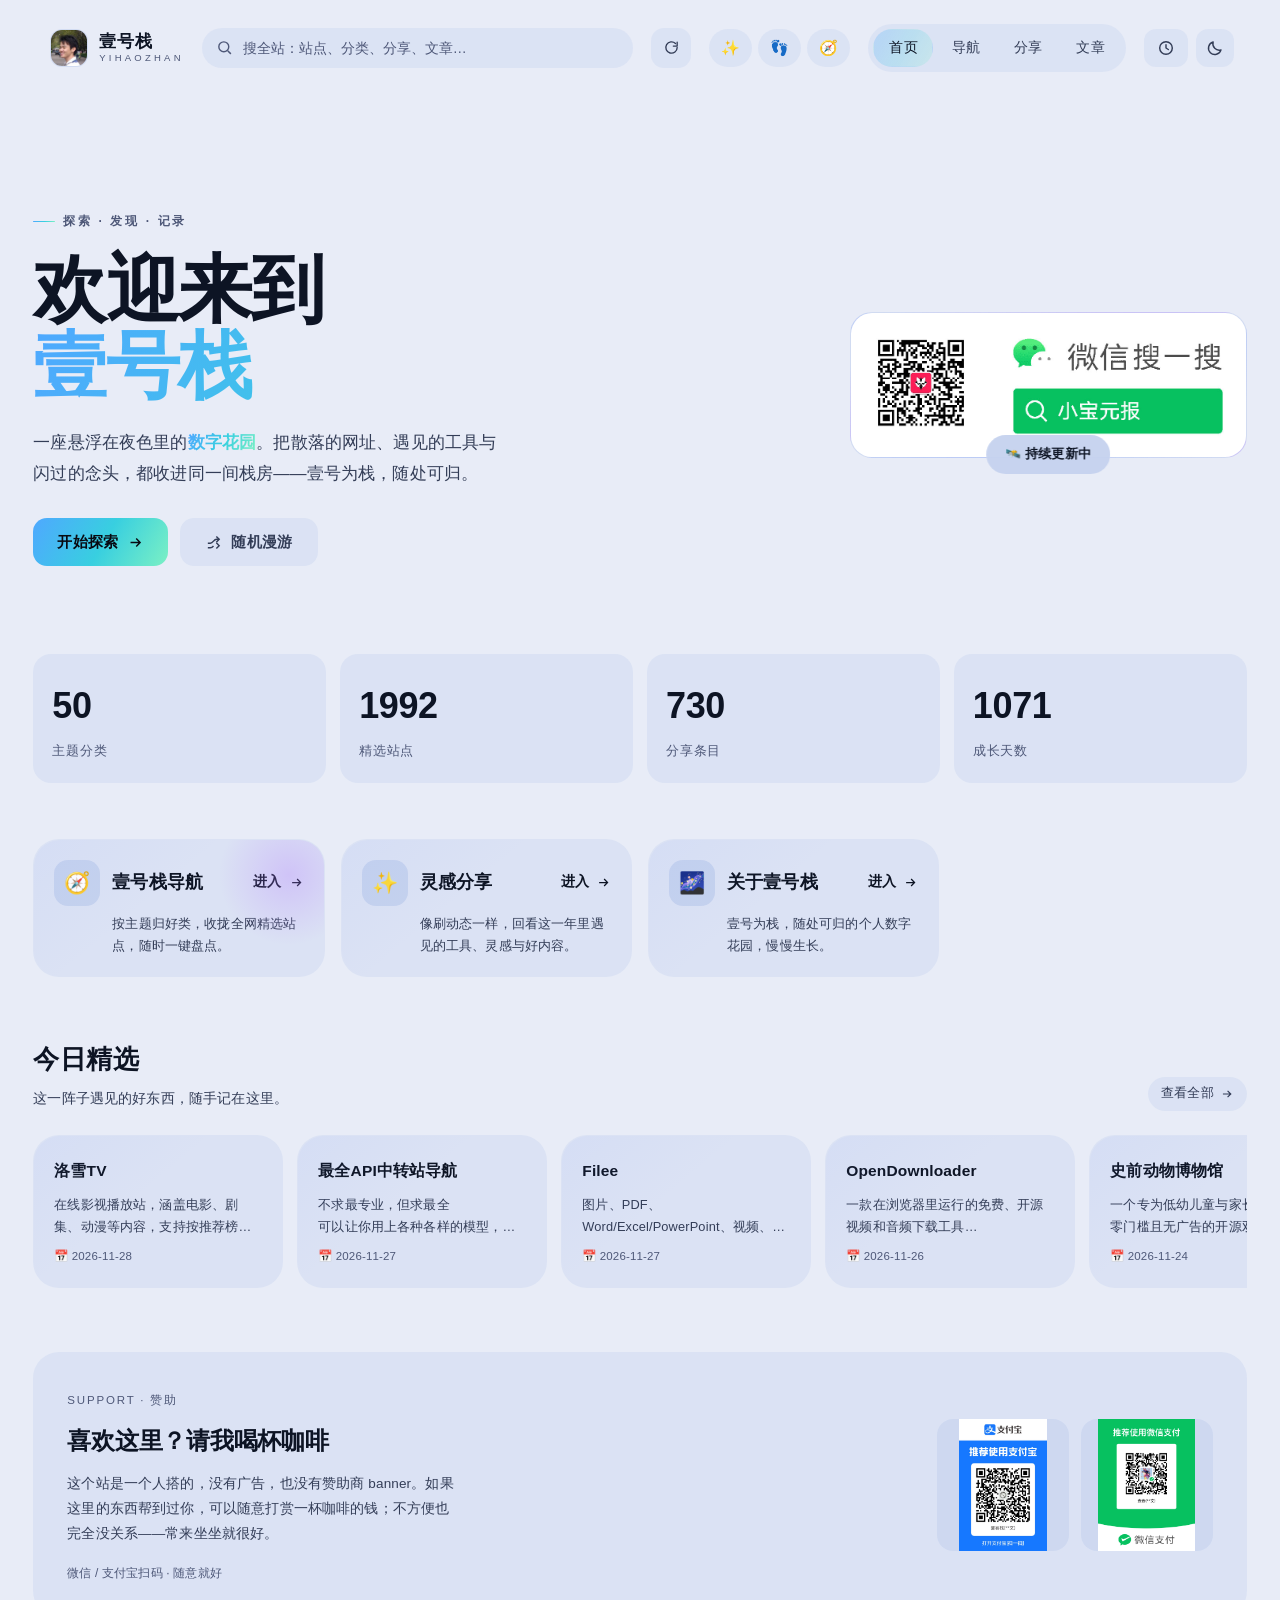
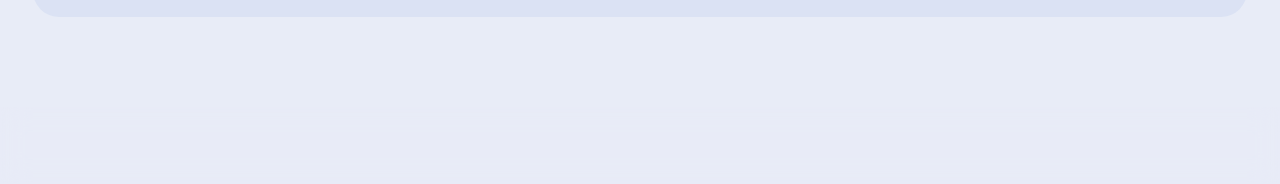
==== commit 9e84c003: "v182：顶栏加刷新键，自定义链接单占一行（最多 5 个） 小宝 2026-11-28：手机上没有刷新入口；自定义链接挤在站名右边、放不下就横滑， 等于「有几个链接」在手机上根本看不见。  - ind" ====
--- a/index.html
+++ b/index.html
@@ -92,7 +92,7 @@
 <meta name="mobile-web-app-capable" content="yes" />
 <!-- 订阅源：分享页的更新 -->
 <link rel="alternate" type="application/rss+xml" title="壹号栈 · 灵感与文章" href="feed.xml" />
-<link rel="stylesheet" href="assets/css/style.css?v=181" />
+<link rel="stylesheet" href="assets/css/style.css?v=182" />
 </head>
 <body>
 
@@ -139,6 +139,13 @@
         <div class="hdr-hits" id="hdrHits" hidden aria-label="全站搜索结果"></div>
       </div>
 
+      <!-- 刷新（v182）：点一下重新拉一次内容。
+           手机上以前只能靠浏览器自带的下拉刷新，页面里没入口；
+           浏览器自带的那个下拉在部分安卓机上又会被系统手势抢走。 -->
+      <button class="hrefresh" id="headerRefresh" type="button" aria-label="刷新内容" title="刷新">
+        <svg viewBox="0 0 24 24" width="17" height="17" aria-hidden="true"><path d="M20 12a8 8 0 1 1-2.35-5.65"/><path d="M20 4.6V10h-5.4"/></svg>
+      </button>
+
       <!-- 手机 / 平板：分类折叠按钮（导航页置顶显示，点开是分类选择面板） -->
       <button class="hcat" id="headerCat" type="button" aria-haspopup="dialog" aria-expanded="false" title="切换分类">
         <span class="hcat__emoji" id="headerCatEmoji" aria-hidden="true">🗂</span>
@@ -264,19 +271,19 @@
      别手改这个文件 —— 内容在后台改，导出 site.json 再同步（拖动桌面图标就一条链）。
      故意不带 ?v= 版本号 —— 换内容只换这一个文件，不想因为版本号没改被浏览器缓存住。 -->
 <script src="assets/js/site-data.js"></script>
-<script src="assets/js/config.js?v=181"></script>
+<script src="assets/js/config.js?v=182"></script>
 <!-- 以前这里还挂着 bookmarks.js(151KB) + feed-import.js(266KB) + data.js(25KB) 三份
      「site-data.js 为空才用」的出厂兜底。它们平时一次都用不上，却是每个人的首屏流量，
      v180 起改成「真出事才拉」：site-data.js 没到的时候 app.js 自己去取这三份再启动。
      别把这三行加回来 —— 加了就是白白多下载 443KB。 -->
-<script src="assets/js/md.js?v=181"></script>
+<script src="assets/js/md.js?v=182"></script>
 <!-- 本地音乐页（#/music）：必须在 app.js 之前，routeHtml 里要用 window.XYMusic -->
-<script src="assets/js/music.js?v=181"></script>
+<script src="assets/js/music.js?v=182"></script>
 <!-- 随手记：#/note 里挂一个铺满的 iframe，本体在 assets/note/index.html（换肤版） -->
-<script src="assets/js/note.js?v=181"></script>
+<script src="assets/js/note.js?v=182"></script>
 <!-- 待办清单（#/todo）：同 music/note 的规矩，必须在 app.js 之前 -->
-<script src="assets/js/todo.js?v=181"></script>
-<script src="assets/js/app.js?v=181"></script>
+<script src="assets/js/todo.js?v=182"></script>
+<script src="assets/js/app.js?v=182"></script>
 <!-- 后台（admin.js，290 KB）不在这里加载：它由 app.js 在进入 #/admin 时才按需拉，
      省掉每个访客的这份流量。版本号它自己从 app.js 的 ?v= 里抄，不用在这里同步。 -->
 </body>
--- a/assets/css/style.css
+++ b/assets/css/style.css
@@ -330,6 +330,26 @@
 
 /* 搜索框 + 「分类」按钮同一行的容器；宽屏时 display:contents，两者仍是顶栏的直接子项 */
 .header__row{ display:contents; }
+
+/* 刷新键（v182）：搜索框右侧那颗圆角方键，点一下重新拉内容。
+   跟搜索框同高 40px；刷新时图标自己转圈。手机上原来没有页面内的刷新入口，
+   只能靠浏览器自带的下拉——那个在很多安卓机里会被系统手势抢走。 */
+.hrefresh{
+  display:inline-flex; align-items:center; justify-content:center;
+  width:40px; height:40px; flex-shrink:0;
+  border-radius:13px; border:1px solid transparent;
+  background:var(--glass); color:var(--text-dim);
+  cursor:pointer;
+  transition:background .28s var(--ease), color .28s var(--ease), transform .3s var(--ease);
+}
+.hrefresh:hover{ background:var(--glass-2); color:var(--text); }
+.hrefresh:active{ transform:scale(.94); }
+.hrefresh svg{
+  fill:none; stroke:currentColor; stroke-width:1.9;
+  stroke-linecap:round; stroke-linejoin:round;
+}
+.hrefresh.is-busy svg{ animation:xy-spin .8s linear infinite; }
+@keyframes xy-spin{ to{ transform:rotate(360deg); } }
 
 /* 顶栏「分类」按钮：导航页置顶显示（宽度 ≤960 才出现，宽屏用侧栏的分类列表） */
 .hcat{
@@ -1555,7 +1575,12 @@
   .header__inner{ flex-wrap:wrap; border-radius:var(--r-lg); }
   /* 搜索框与「分类」按钮共用一整行 */
   .header__row{ flex:1 1 100%; order:9; }
-  .header__links{ flex:1 1 100%; justify-content:center; margin-top:8px; order:10; }
+  /* v182：自定义链接独占一行、均分宽度（一行最多 5 个），不再靠横滑才看得全。
+     max-width 是给「只配了一两条」的情况兜底 —— 否则一条会被 flex 拉成整行那么长。
+     名字在手机上也显示（≤1500px 本来是隐藏的），不然一排图标认不出哪个是哪个。 */
+  .header__links{ flex:1 1 100%; justify-content:flex-start; gap:6px; margin-top:8px; order:10; }
+  .header__links .hlink{ flex:1 1 0; min-width:0; max-width:96px; justify-content:center; padding:0 6px; }
+  .header__links .hlink__name{ display:inline; font-size:11.5px; max-width:52px; }
   /* 手机端：主题（白天 / 暗黑）按钮靠到第一行最右边，别紧贴 logo */
   .header__actions{ margin-left:auto; }
 }
@@ -1583,19 +1608,10 @@
   .nav{ padding:3px; }
   .nav__item{ padding:7px 12px; font-size:13.5px; }
   .hcat__name{ max-width:86px; }
-  /* 自定义链接：手机端放进顶栏第一行右侧（右上角），跟主题按钮一起，
-     不再单独占一整行；链接多了就横向滑动，不会把顶栏撑出屏幕 */
-  .header__links{
-    order:0; flex:1 1 0; min-width:0; margin:0;
-    justify-content:flex-start;
-    overflow-x:auto; overflow-y:hidden;
-    scrollbar-width:none; -ms-overflow-style:none;
-    -webkit-overflow-scrolling:touch;
-  }
-  /* 放得下时整组靠右贴住主题按钮；放不下时从左侧开始，可横向滑动查看 */
-  .header__links::before{ content:''; margin-left:auto; }
-  .header__links::-webkit-scrollbar{ display:none; }
-  .header__links .hlink{ flex-shrink:0; }
+  /* v182：手机上自定义链接也不回第一行了 —— 留在搜索框下面那一行，均分宽度、
+     最多 5 个，一屏看全。（以前这里把它塞回右上角跟主题按钮并排，放不下就横滑，
+     等于「有几个链接」这件事在手机上是看不见的。） */
+  .header__links{ padding:0 2px; }
   /* 主导航胶囊：手机端从顶栏移到屏幕底部居中（见 index.html 的 .dock） */
   .header .nav{ display:none; }
   .dock{
